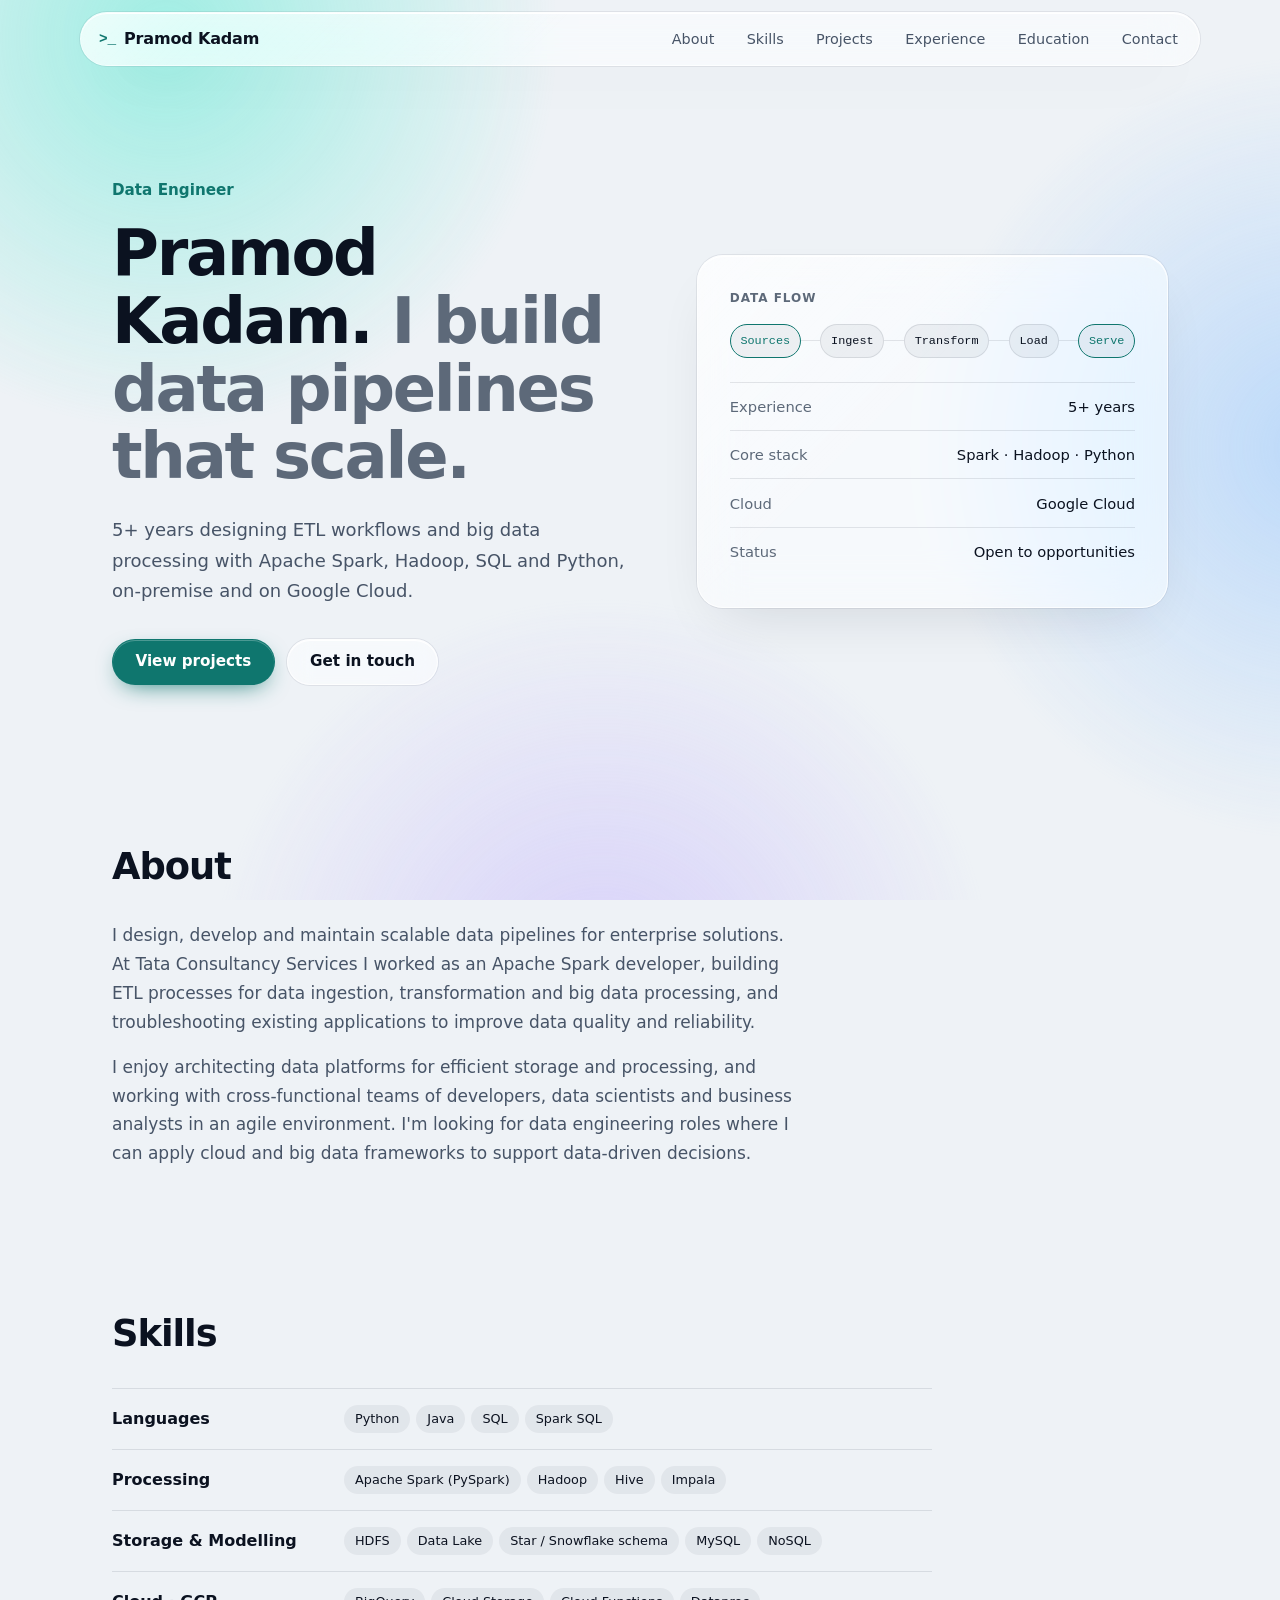
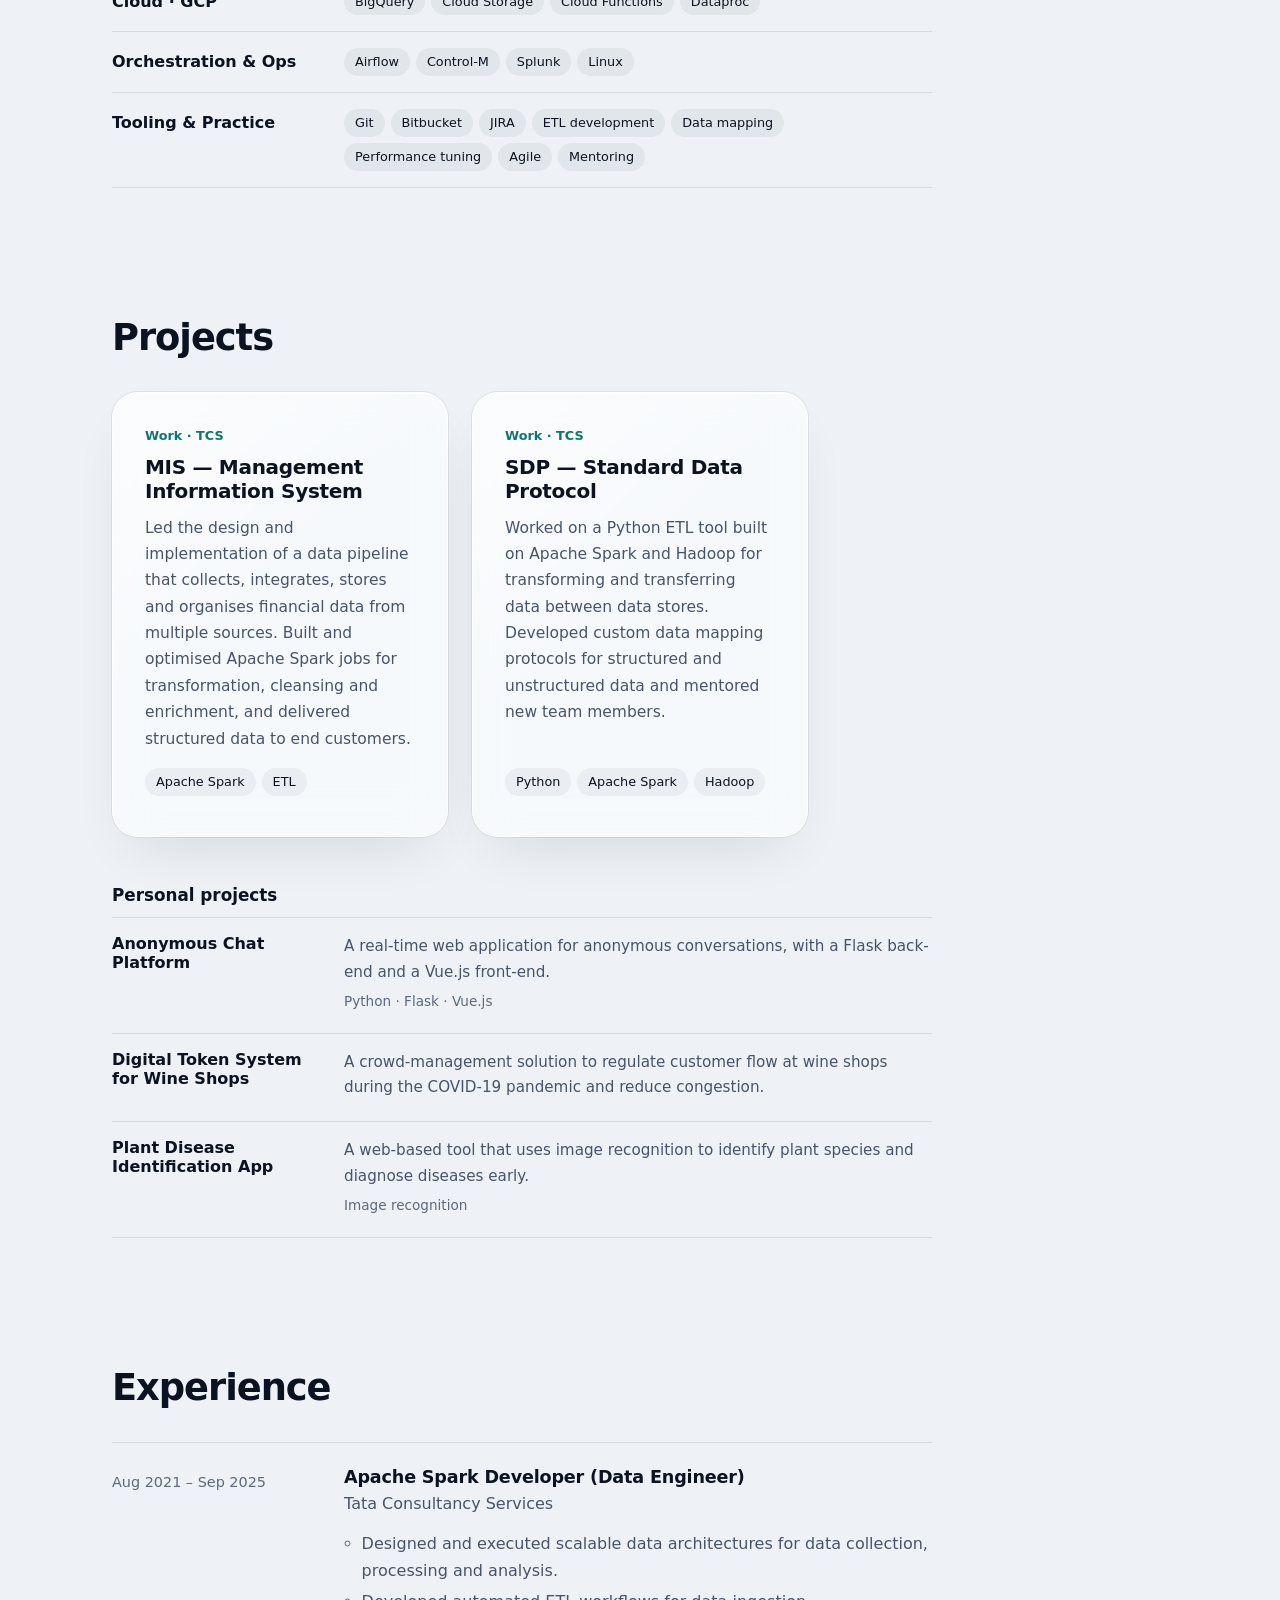
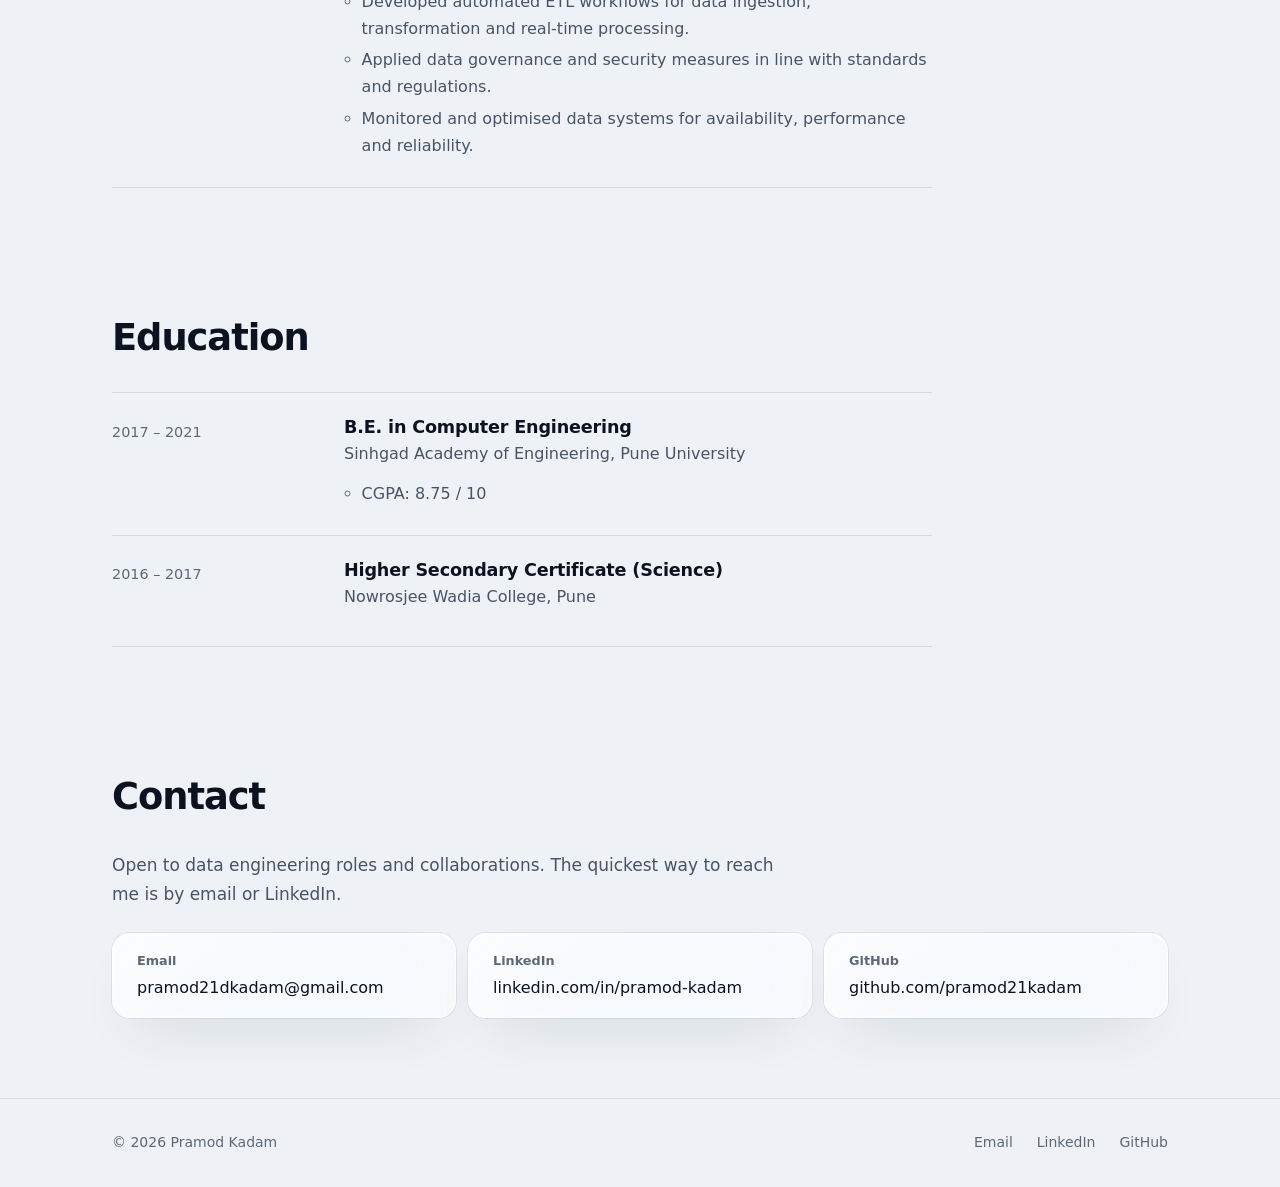
==== index.html @ eb7b4eb6 "Initial portfolio site Static data engineer portfolio for GitHub Pages: data-driven content (content" ====
<!doctype html>
<html lang="en" class="no-js">
<head>
  <meta charset="utf-8">
  <script>document.documentElement.classList.remove("no-js");</script>
  <meta name="viewport" content="width=device-width, initial-scale=1">
  <!--
    Page metadata for search engines and link previews.
    Page CONTENT lives in content.js — only edit here if your name, URL or summary changes.
  -->
  <title>Pramod Kadam · Data Engineer</title>
  <meta name="description" content="Pramod Kadam is a data engineer building scalable ETL pipelines and big data solutions with Apache Spark, Hadoop, SQL, Python and Google Cloud.">
  <meta name="author" content="Pramod Kadam">
  <meta name="theme-color" content="#eef2f6" media="(prefers-color-scheme: light)">
  <meta name="theme-color" content="#06090e" media="(prefers-color-scheme: dark)">
  <meta name="color-scheme" content="light dark">
  <link rel="canonical" href="https://pramod21kadam.github.io/">

  <!-- Open Graph / social preview -->
  <meta property="og:type" content="website">
  <meta property="og:title" content="Pramod Kadam · Data Engineer">
  <meta property="og:description" content="Data engineer specialising in Apache Spark, Hadoop and ETL pipelines — projects, experience and contact.">
  <meta property="og:url" content="https://pramod21kadam.github.io/">
  <meta name="twitter:card" content="summary">
  <meta name="twitter:title" content="Pramod Kadam · Data Engineer">
  <meta name="twitter:description" content="Data engineer specialising in Apache Spark, Hadoop and ETL pipelines — projects, experience and contact.">

  <link rel="icon" href="favicon.svg" type="image/svg+xml">
  <link rel="stylesheet" href="style.css">

  <script type="application/ld+json">
  {
    "@context": "https://schema.org",
    "@type": "Person",
    "name": "Pramod Kadam",
    "jobTitle": "Data Engineer",
    "url": "https://pramod21kadam.github.io/",
    "alumniOf": "Sinhgad Academy of Engineering, Pune University",
    "sameAs": [
      "https://www.linkedin.com/in/pramod-kadam/",
      "https://github.com/pramod21kadam"
    ]
  }
  </script>
  <!-- Order matters: content first, then the renderer. -->
  <script src="content.js" defer></script>
  <script src="script.js" defer></script>
</head>
<body>
  <a class="skip-link" href="#main">Skip to content</a>

  <!-- Decorative colour fields behind the glass -->
  <div class="backdrop" aria-hidden="true"><span></span><span></span><span></span></div>

  <header class="site-header">
    <nav class="nav glass" aria-label="Primary">
      <a class="brand" href="#top" aria-label="Pramod Kadam, back to top">
        <span class="brand-mark" aria-hidden="true">&gt;_</span>
        <span class="brand-name" data-profile-name>Pramod Kadam</span>
      </a>
      <button class="nav-toggle" type="button" aria-expanded="false" aria-controls="nav-menu">
        <span class="nav-toggle-bar" aria-hidden="true"></span>
        <span class="visually-hidden">Menu</span>
      </button>
      <!-- Filled from content.js; the link below is the no-JavaScript fallback. -->
      <ul class="nav-menu" id="nav-menu">
        <li><a href="#contact">Contact</a></li>
      </ul>
    </nav>
  </header>

  <!--
    Everything inside <main> is replaced by script.js using content.js.
    The markup below is a minimal fallback for crawlers and visitors without JavaScript.
  -->
  <main id="main" tabindex="-1">
    <section class="hero container" id="top" aria-labelledby="hero-title">
      <p class="eyebrow">Data Engineer</p>
      <div class="hero-text">
        <h1 id="hero-title" class="hero-title">
          Pramod Kadam. <span class="hero-sub">I build data pipelines that scale.</span>
        </h1>
        <p class="hero-lede">
          Data engineer designing ETL workflows and big data processing with Apache Spark,
          Hadoop, SQL and Python, on-premise and on Google Cloud.
        </p>
      </div>
    </section>
    <section class="section container" id="contact" aria-labelledby="contact-title">
      <h2 class="section-title" id="contact-title">Contact</h2>
      <ul class="contact-list" role="list">
        <li><a class="contact-link glass" href="mailto:pramod21dkadam@gmail.com"><span class="contact-label">Email</span><span class="contact-value">pramod21dkadam@gmail.com</span></a></li>
        <li><a class="contact-link glass" href="https://www.linkedin.com/in/pramod-kadam/"><span class="contact-label">LinkedIn</span><span class="contact-value">linkedin.com/in/pramod-kadam</span></a></li>
        <li><a class="contact-link glass" href="https://github.com/pramod21kadam"><span class="contact-label">GitHub</span><span class="contact-value">github.com/pramod21kadam</span></a></li>
      </ul>
    </section>
  </main>

  <footer class="site-footer">
    <div class="container footer-inner">
      <p>&copy; <span id="year">2026</span> <span data-profile-name>Pramod Kadam</span></p>
      <ul class="footer-links" id="footer-links">
        <li><a href="https://www.linkedin.com/in/pramod-kadam/">LinkedIn</a></li>
        <li><a href="https://github.com/pramod21kadam">GitHub</a></li>
      </ul>
    </div>
  </footer>
</body>
</html>
---- style.css ----
/* ==========================================================================
   Design tokens — light (default) and dark (follows the visitor's system)
   ========================================================================== */
:root {
  color-scheme: light dark;

  --bg: #eef2f6;
  --text: #0b1220;
  --muted: #475467;
  --subtle: #5d6979;
  --accent: #0f766e;
  --btn-bg: #0f766e;
  --btn-text: #ffffff;
  --flow: #d97706;

  /* Glass */
  --glass-bg: rgba(255, 255, 255, 0.55);
  --glass-bg-strong: rgba(255, 255, 255, 0.78);
  --glass-border: rgba(255, 255, 255, 0.75);
  --glass-edge: rgba(15, 23, 42, 0.07);
  --glass-highlight: rgba(255, 255, 255, 0.95);
  --glass-sheen: rgba(255, 255, 255, 0.55);
  --shadow: rgba(15, 23, 42, 0.14);
  --chip-bg: rgba(15, 23, 42, 0.05);
  --hairline: rgba(15, 23, 42, 0.1);
  --solid-surface: #ffffff;
  /* Dropdown sits inside the glass nav, where nested backdrop blur can't sample the page */
  --menu-bg: #ffffff;

  /* Backdrop colour fields */
  --blob-1: #5eead4;
  --blob-2: #93c5fd;
  --blob-3: #c4b5fd;
  --blob-opacity: 0.55;

  --font-sans: system-ui, -apple-system, BlinkMacSystemFont, "Segoe UI", Roboto, "Helvetica Neue", Arial, sans-serif;
  --font-mono: ui-monospace, SFMono-Regular, "SF Mono", Menlo, Consolas, "Liberation Mono", monospace;

  --radius-sm: 10px;
  --radius: 18px;
  --radius-lg: 26px;
  --blur: 24px;

  --space-1: 0.25rem;
  --space-2: 0.5rem;
  --space-3: 0.75rem;
  --space-4: 1rem;
  --space-5: 1.5rem;
  --space-6: 2rem;
  --space-7: 3rem;
  --space-8: 5rem;

  --header-h: 76px;
  --max-w: 1120px;
  --read-w: 820px;
  --ease: cubic-bezier(0.2, 0.7, 0.2, 1);
}

@media (prefers-color-scheme: dark) {
  :root {
    --bg: #06090e;
    --text: #eef2f6;
    --muted: #a7b1bd;
    --subtle: #8a96a5;
    --accent: #5eead4;
    --btn-bg: #2dd4bf;
    --btn-text: #042f2e;
    --flow: #fbbf24;

    --glass-bg: rgba(255, 255, 255, 0.06);
    --glass-bg-strong: rgba(16, 22, 30, 0.78);
    --glass-border: rgba(255, 255, 255, 0.12);
    --glass-edge: rgba(0, 0, 0, 0.35);
    --glass-highlight: rgba(255, 255, 255, 0.2);
    --glass-sheen: rgba(255, 255, 255, 0.08);
    --shadow: rgba(0, 0, 0, 0.55);
    --chip-bg: rgba(255, 255, 255, 0.07);
    --hairline: rgba(255, 255, 255, 0.09);
    --solid-surface: #111821;
    --menu-bg: #0e131a;

    --blob-1: #0d9488;
    --blob-2: #1d4ed8;
    --blob-3: #7c3aed;
    --blob-opacity: 0.38;
  }
}

/* ==========================================================================
   Base
   ========================================================================== */
*,
*::before,
*::after { box-sizing: border-box; }

html {
  scroll-behavior: smooth;
  scroll-padding-top: calc(var(--header-h) + var(--space-4));
  -webkit-text-size-adjust: 100%;
}

body {
  margin: 0;
  background-color: var(--bg);
  color: var(--text);
  font-family: var(--font-sans);
  font-size: 1rem;
  line-height: 1.7;
  -webkit-font-smoothing: antialiased;
  -moz-osx-font-smoothing: grayscale;
  text-rendering: optimizeLegibility;
  overflow-x: hidden;
}

h1, h2, h3, h4 { line-height: 1.2; margin: 0; font-weight: 600; }
p { margin: 0 0 var(--space-4); }
ul, ol, dl, dd { margin: 0; padding: 0; }
img, svg { max-width: 100%; display: block; }

a { color: var(--accent); text-decoration: none; }
a:hover { text-decoration: underline; text-underline-offset: 3px; }

:focus-visible {
  outline: 2px solid var(--accent);
  outline-offset: 3px;
  border-radius: 6px;
}
main:focus { outline: none; }

.container {
  width: 100%;
  max-width: var(--max-w);
  margin-inline: auto;
  padding-inline: var(--space-4);
}

.visually-hidden {
  position: absolute !important;
  width: 1px; height: 1px;
  padding: 0; margin: -1px;
  overflow: hidden; clip: rect(0 0 0 0);
  white-space: nowrap; border: 0;
}

.skip-link {
  position: absolute;
  left: var(--space-4);
  top: -100px;
  z-index: 100;
  padding: var(--space-2) var(--space-4);
  background: var(--btn-bg);
  color: var(--btn-text);
  font-weight: 600;
  border-radius: 999px;
}
.skip-link:focus { top: var(--space-3); text-decoration: none; }

.muted { color: var(--subtle); }

/* ==========================================================================
   Backdrop — soft colour fields that the glass refracts
   ========================================================================== */
.backdrop {
  position: fixed;
  inset: 0;
  z-index: -1;
  overflow: hidden;
  pointer-events: none;
}
.backdrop span {
  position: absolute;
  width: 70vmax;
  height: 70vmax;
  border-radius: 50%;
  opacity: var(--blob-opacity);
  will-change: transform;
  animation: drift 38s ease-in-out infinite alternate;
}
.backdrop span:nth-child(1) {
  top: -32vmax; left: -22vmax;
  background: radial-gradient(circle, var(--blob-1) 0%, transparent 62%);
}
.backdrop span:nth-child(2) {
  top: 0; right: -38vmax;
  background: radial-gradient(circle, var(--blob-2) 0%, transparent 62%);
  animation-duration: 46s;
  animation-direction: alternate-reverse;
}
.backdrop span:nth-child(3) {
  bottom: -42vmax; left: 12vw;
  background: radial-gradient(circle, var(--blob-3) 0%, transparent 62%);
  animation-duration: 54s;
}
@keyframes drift {
  0%   { transform: translate3d(0, 0, 0) scale(1); }
  50%  { transform: translate3d(6vmax, 4vmax, 0) scale(1.08); }
  100% { transform: translate3d(-4vmax, 7vmax, 0) scale(0.96); }
}

/* ==========================================================================
   Glass material
   ========================================================================== */
.glass {
  position: relative;
  isolation: isolate;
  background: var(--glass-bg);
  -webkit-backdrop-filter: blur(var(--blur)) saturate(170%);
  backdrop-filter: blur(var(--blur)) saturate(170%);
  border: 1px solid var(--glass-border);
  border-radius: var(--radius-lg);
  box-shadow:
    inset 0 1px 0 var(--glass-highlight),
    0 0 0 1px var(--glass-edge),
    0 24px 60px -24px var(--shadow);
}
/* Specular sheen across the top-left of the pane */
.glass::before {
  content: "";
  position: absolute;
  inset: 0;
  z-index: -1;
  border-radius: inherit;
  background: linear-gradient(135deg, var(--glass-sheen) 0%, transparent 42%);
  pointer-events: none;
}

/* Fallback when backdrop blur is unavailable, or the OS asks for less transparency */
@supports not ((-webkit-backdrop-filter: blur(1px)) or (backdrop-filter: blur(1px))) {
  .glass { background: var(--glass-bg-strong); }
}
@media (prefers-reduced-transparency: reduce) {
  .glass,
  .site-header .nav,
  .nav-menu {
    background: var(--solid-surface) !important;
    -webkit-backdrop-filter: none !important;
    backdrop-filter: none !important;
  }
  .backdrop { display: none; }
}

/* ==========================================================================
   Header / floating navigation (mobile first)
   ========================================================================== */
.site-header {
  position: sticky;
  top: 0;
  z-index: 50;
  padding: var(--space-3) var(--space-4) 0;
}

.nav {
  position: relative;
  display: flex;
  align-items: center;
  justify-content: space-between;
  max-width: var(--max-w);
  min-height: 54px;
  margin-inline: auto;
  padding: 6px 6px 6px 18px;
  border-radius: 999px;
  transition: background-color 0.3s var(--ease);
}
.site-header.is-scrolled .nav { background: var(--glass-bg-strong); }

.brand {
  display: inline-flex;
  align-items: center;
  gap: var(--space-2);
  color: var(--text);
  font-weight: 600;
  letter-spacing: -0.01em;
}
.brand:hover { text-decoration: none; }
.brand-mark { font-family: var(--font-mono); color: var(--accent); font-size: 0.9em; }

.nav-toggle {
  display: inline-flex;
  align-items: center;
  justify-content: center;
  width: 42px;
  height: 42px;
  padding: 0;
  background: var(--chip-bg);
  border: 0;
  border-radius: 50%;
  cursor: pointer;
}
.nav-toggle-bar,
.nav-toggle-bar::before,
.nav-toggle-bar::after {
  display: block;
  width: 16px;
  height: 1.5px;
  background: var(--text);
  border-radius: 2px;
  transition: transform 0.25s var(--ease), background-color 0.25s var(--ease);
}
.nav-toggle-bar { position: relative; }
.nav-toggle-bar::before,
.nav-toggle-bar::after { content: ""; position: absolute; left: 0; }
.nav-toggle-bar::before { top: -5px; }
.nav-toggle-bar::after { top: 5px; }
.nav-toggle[aria-expanded="true"] .nav-toggle-bar { background: transparent; }
.nav-toggle[aria-expanded="true"] .nav-toggle-bar::before { transform: translateY(5px) rotate(45deg); }
.nav-toggle[aria-expanded="true"] .nav-toggle-bar::after { transform: translateY(-5px) rotate(-45deg); }

.nav-menu {
  list-style: none;
  position: absolute;
  top: calc(100% + 10px);
  left: 0;
  right: 0;
  display: none;
  flex-direction: column;
  padding: var(--space-2);
  background: var(--menu-bg);
  border: 1px solid var(--glass-border);
  border-radius: var(--radius);
  box-shadow: 0 0 0 1px var(--glass-edge), 0 24px 60px -24px var(--shadow);
}
.nav-menu[data-open="true"] { display: flex; }

.nav-menu a {
  display: block;
  padding: var(--space-3) var(--space-4);
  border-radius: 12px;
  color: var(--muted);
  font-size: 0.95rem;
  font-weight: 500;
  transition: background-color 0.2s var(--ease), color 0.2s var(--ease);
}
.nav-menu a:hover { color: var(--text); text-decoration: none; background: var(--chip-bg); }
.nav-menu a[aria-current="true"] { color: var(--text); background: var(--chip-bg); }

/* No-JS fallback: show links inline */
.no-js .nav-toggle { display: none; }
.no-js .nav-menu {
  position: static; display: flex; flex-direction: row; padding: 0;
  background: none; border: 0; box-shadow: none;
  -webkit-backdrop-filter: none; backdrop-filter: none;
}

/* ==========================================================================
   Buttons, tags
   ========================================================================== */
.btn {
  display: inline-flex;
  align-items: center;
  justify-content: center;
  min-height: 46px;
  padding: 0 1.4rem;
  border-radius: 999px;
  font-weight: 600;
  font-size: 0.95rem;
  border: 1px solid transparent;
  transition: transform 0.2s var(--ease), background-color 0.2s var(--ease), border-color 0.2s var(--ease), filter 0.2s var(--ease);
}
.btn:hover { text-decoration: none; }
.btn:active { transform: scale(0.98); }
.btn-primary {
  background: var(--btn-bg);
  color: var(--btn-text);
  box-shadow: inset 0 1px 0 rgba(255, 255, 255, 0.25), 0 8px 24px -10px var(--btn-bg);
}
.btn-primary:hover { filter: brightness(1.08); }
.btn-ghost {
  background: var(--glass-bg);
  -webkit-backdrop-filter: blur(12px) saturate(160%);
  backdrop-filter: blur(12px) saturate(160%);
  color: var(--text);
  border-color: var(--glass-border);
  box-shadow: inset 0 1px 0 var(--glass-highlight), 0 0 0 1px var(--glass-edge);
}
.btn-ghost:hover { border-color: var(--accent); }

.tag-list {
  list-style: none;
  display: flex;
  flex-wrap: wrap;
  gap: 6px;
}
.tag-list li {
  padding: 3px 11px;
  font-size: 0.8rem;
  font-weight: 500;
  color: var(--text);
  background: var(--chip-bg);
  border-radius: 999px;
}

/* ==========================================================================
   Hero
   ========================================================================== */
.hero {
  display: grid;
  gap: var(--space-7);
  padding-block: 4rem var(--space-8);
}

.eyebrow {
  color: var(--accent);
  font-size: 0.95rem;
  font-weight: 600;
  margin-bottom: var(--space-4);
}

.hero-title {
  font-size: clamp(2.4rem, 6.2vw, 4rem);
  font-weight: 600;
  line-height: 1.06;
  letter-spacing: -0.035em;
  margin-bottom: var(--space-5);
}
.hero-sub { color: var(--subtle); }

.hero-lede {
  max-width: 34em;
  color: var(--muted);
  font-size: 1.125rem;
  margin-bottom: var(--space-6);
}

.hero-actions {
  display: flex;
  flex-wrap: wrap;
  gap: var(--space-3);
}

.hero-panel {
  padding: var(--space-5);
  align-self: center;
}
.panel-label {
  font-size: 0.75rem;
  font-weight: 600;
  letter-spacing: 0.08em;
  text-transform: uppercase;
  color: var(--subtle);
  margin-bottom: var(--space-4);
}

/* Pipeline: Sources → Ingest → Transform → Load → Serve */
.pipeline {
  display: flex;
  align-items: center;
  font-family: var(--font-mono);
  font-size: clamp(0.6rem, 2.4vw, 0.74rem);
}
.pipeline-node {
  flex: none;
  padding: 0.35rem 0.6rem;
  color: var(--text);
  background: var(--chip-bg);
  border: 1px solid var(--hairline);
  border-radius: 999px;
  white-space: nowrap;
}
.pipeline-node:first-child,
.pipeline-node:last-child { color: var(--accent); border-color: var(--accent); }

.pipeline-link {
  position: relative;
  flex: 1 1 auto;
  min-width: 8px;
  height: 1px;
  background: var(--hairline);
}
.pipeline-link::after {
  content: "";
  position: absolute;
  top: -2px;
  left: 0;
  width: 5px;
  height: 5px;
  border-radius: 50%;
  background: var(--flow);
  opacity: 0;
  animation: flow 3.6s ease-in-out infinite;
  animation-delay: calc(var(--i, 0) * 0.6s);
}
@keyframes flow {
  0%   { left: 0; opacity: 0; }
  20%  { opacity: 0.9; }
  80%  { opacity: 0.9; }
  100% { left: calc(100% - 5px); opacity: 0; }
}

.facts { margin-top: var(--space-5); }
.fact {
  display: flex;
  justify-content: space-between;
  gap: var(--space-4);
  padding-block: 0.7rem;
  border-top: 1px solid var(--hairline);
  font-size: 0.92rem;
}
.fact dt { color: var(--subtle); }
.fact dd { font-weight: 500; text-align: right; }

/* ==========================================================================
   Sections
   ========================================================================== */
.section { padding-block: var(--space-7) var(--space-8); }

.section-title {
  font-size: clamp(1.7rem, 3.6vw, 2.3rem);
  letter-spacing: -0.028em;
  margin-bottom: var(--space-6);
}

.prose {
  max-width: 40em;
  color: var(--muted);
  font-size: 1.0625rem;
}

/* Skills — grouped list */
.skill-list { max-width: var(--read-w); }
.skill-row {
  display: grid;
  gap: var(--space-2) var(--space-6);
  padding-block: var(--space-4);
  border-top: 1px solid var(--hairline);
}
.skill-row:last-child { border-bottom: 1px solid var(--hairline); }
.skill-row dt { font-weight: 600; }

/* Projects — featured glass cards */
.card-grid {
  list-style: none;
  display: grid;
  gap: var(--space-5);
  grid-template-columns: repeat(auto-fill, minmax(min(100%, 320px), 1fr));
}
.card {
  display: flex;
  flex-direction: column;
  height: 100%;
  padding: var(--space-6);
  transition: border-color 0.25s var(--ease), box-shadow 0.25s var(--ease);
}
.card:hover,
.card:focus-within { border-color: var(--accent); }

.card-label {
  font-size: 0.8rem;
  font-weight: 600;
  color: var(--accent);
  margin-bottom: var(--space-2);
}
.card-title {
  font-size: 1.25rem;
  letter-spacing: -0.015em;
  margin-bottom: var(--space-3);
}
.card-summary { color: var(--muted); font-size: 0.97rem; flex-grow: 1; }
.card .tag-list { margin-bottom: var(--space-2); }
.card-links {
  display: flex;
  flex-wrap: wrap;
  gap: var(--space-4);
  margin-top: var(--space-3);
  font-size: 0.9rem;
  font-weight: 500;
}

/* Projects — compact list */
.subhead {
  font-size: 1.05rem;
  margin: var(--space-7) 0 var(--space-3);
}
.compact-list { list-style: none; max-width: var(--read-w); }
.compact-item {
  display: grid;
  gap: var(--space-1) var(--space-6);
  padding-block: var(--space-4);
  border-top: 1px solid var(--hairline);
}
.compact-item:last-child { border-bottom: 1px solid var(--hairline); }
.compact-title { font-size: 1rem; }
.compact-body { color: var(--muted); font-size: 0.95rem; }
.compact-body p { margin-bottom: var(--space-1); }
.compact-tags { color: var(--subtle); font-size: 0.85rem; }

/* Experience / education */
.timeline { list-style: none; max-width: var(--read-w); }
.timeline-item {
  display: grid;
  gap: var(--space-1) var(--space-6);
  padding-block: var(--space-5);
  border-top: 1px solid var(--hairline);
}
.timeline-item:last-child { border-bottom: 1px solid var(--hairline); }
.timeline-period {
  margin: 0;
  color: var(--subtle);
  font-size: 0.9rem;
  font-variant-numeric: tabular-nums;
  padding-top: 0.15rem;
}
.timeline-role { font-size: 1.1rem; letter-spacing: -0.01em; }
.timeline-org { color: var(--muted); margin: 2px 0 var(--space-3); }
.timeline-points { padding-left: 1.1rem; color: var(--muted); }
.timeline-points li { margin-bottom: var(--space-1); }
.timeline-points li::marker { color: var(--subtle); }

/* Contact */
.contact-list {
  list-style: none;
  display: grid;
  gap: var(--space-3);
  margin-top: var(--space-5);
}
.contact-link {
  display: flex;
  flex-direction: column;
  gap: 2px;
  padding: var(--space-4) var(--space-5);
  border-radius: var(--radius);
  color: var(--text);
  transition: border-color 0.2s var(--ease);
}
.contact-link:hover { text-decoration: none; border-color: var(--accent); }
.contact-label { font-size: 0.8rem; font-weight: 600; color: var(--subtle); }
.contact-value { font-weight: 500; overflow-wrap: anywhere; }

/* Footer */
.site-footer {
  padding-block: var(--space-6);
  border-top: 1px solid var(--hairline);
  font-size: 0.875rem;
  color: var(--subtle);
}
.footer-inner {
  display: flex;
  flex-wrap: wrap;
  align-items: center;
  justify-content: space-between;
  gap: var(--space-3);
}
.footer-inner p { margin: 0; }
.footer-links { list-style: none; display: flex; flex-wrap: wrap; gap: var(--space-5); }
.footer-links a { color: var(--subtle); font-weight: 500; }
.footer-links a:hover { color: var(--text); }

/* 404 */
.notfound { padding-block: 8rem; min-height: 70vh; }

/* ==========================================================================
   Reveal animation (enabled by JS only)
   ========================================================================== */
.js-reveal .reveal {
  opacity: 0;
  transform: translateY(12px);
  transition: opacity 0.7s var(--ease), transform 0.7s var(--ease);
}
.js-reveal .reveal.is-visible { opacity: 1; transform: none; }

/* ==========================================================================
   Breakpoints
   ========================================================================== */
@media (max-width: 639px) {
  :root { --blur: 16px; }
  .hero-panel { padding: var(--space-4); }
  .card { padding: var(--space-5); }
}

@media (min-width: 640px) {
  .container { padding-inline: var(--space-6); }
  .site-header { padding-inline: var(--space-6); }
  .skill-row,
  .compact-item,
  .timeline-item { grid-template-columns: 200px 1fr; }
  .contact-list { grid-template-columns: repeat(auto-fit, minmax(220px, 1fr)); }
}

@media (min-width: 860px) {
  .nav-toggle { display: none; }
  .nav-menu {
    position: static;
    display: flex;
    flex-direction: row;
    gap: 2px;
    padding: 0;
    background: none;
    border: 0;
    box-shadow: none;
    -webkit-backdrop-filter: none;
    backdrop-filter: none;
  }
  .nav-menu a { padding: 0.45rem 0.95rem; border-radius: 999px; font-size: 0.9rem; }
}

@media (min-width: 960px) {
  .hero {
    grid-template-columns: minmax(0, 1.05fr) minmax(0, 0.95fr);
    align-items: center;
    gap: 4rem;
    padding-block: 7rem 7rem;
  }
  .hero-panel { padding: var(--space-6); }
}

/* ==========================================================================
   Reduced motion
   ========================================================================== */
@media (prefers-reduced-motion: reduce) {
  html { scroll-behavior: auto; }
  *,
  *::before,
  *::after {
    animation-duration: 0.01ms !important;
    animation-iteration-count: 1 !important;
    transition-duration: 0.01ms !important;
  }
  .backdrop span { animation: none; }
  .js-reveal .reveal { opacity: 1; transform: none; }
  .pipeline-link::after { animation: none; opacity: 0.9; left: calc(50% - 2px); }
}
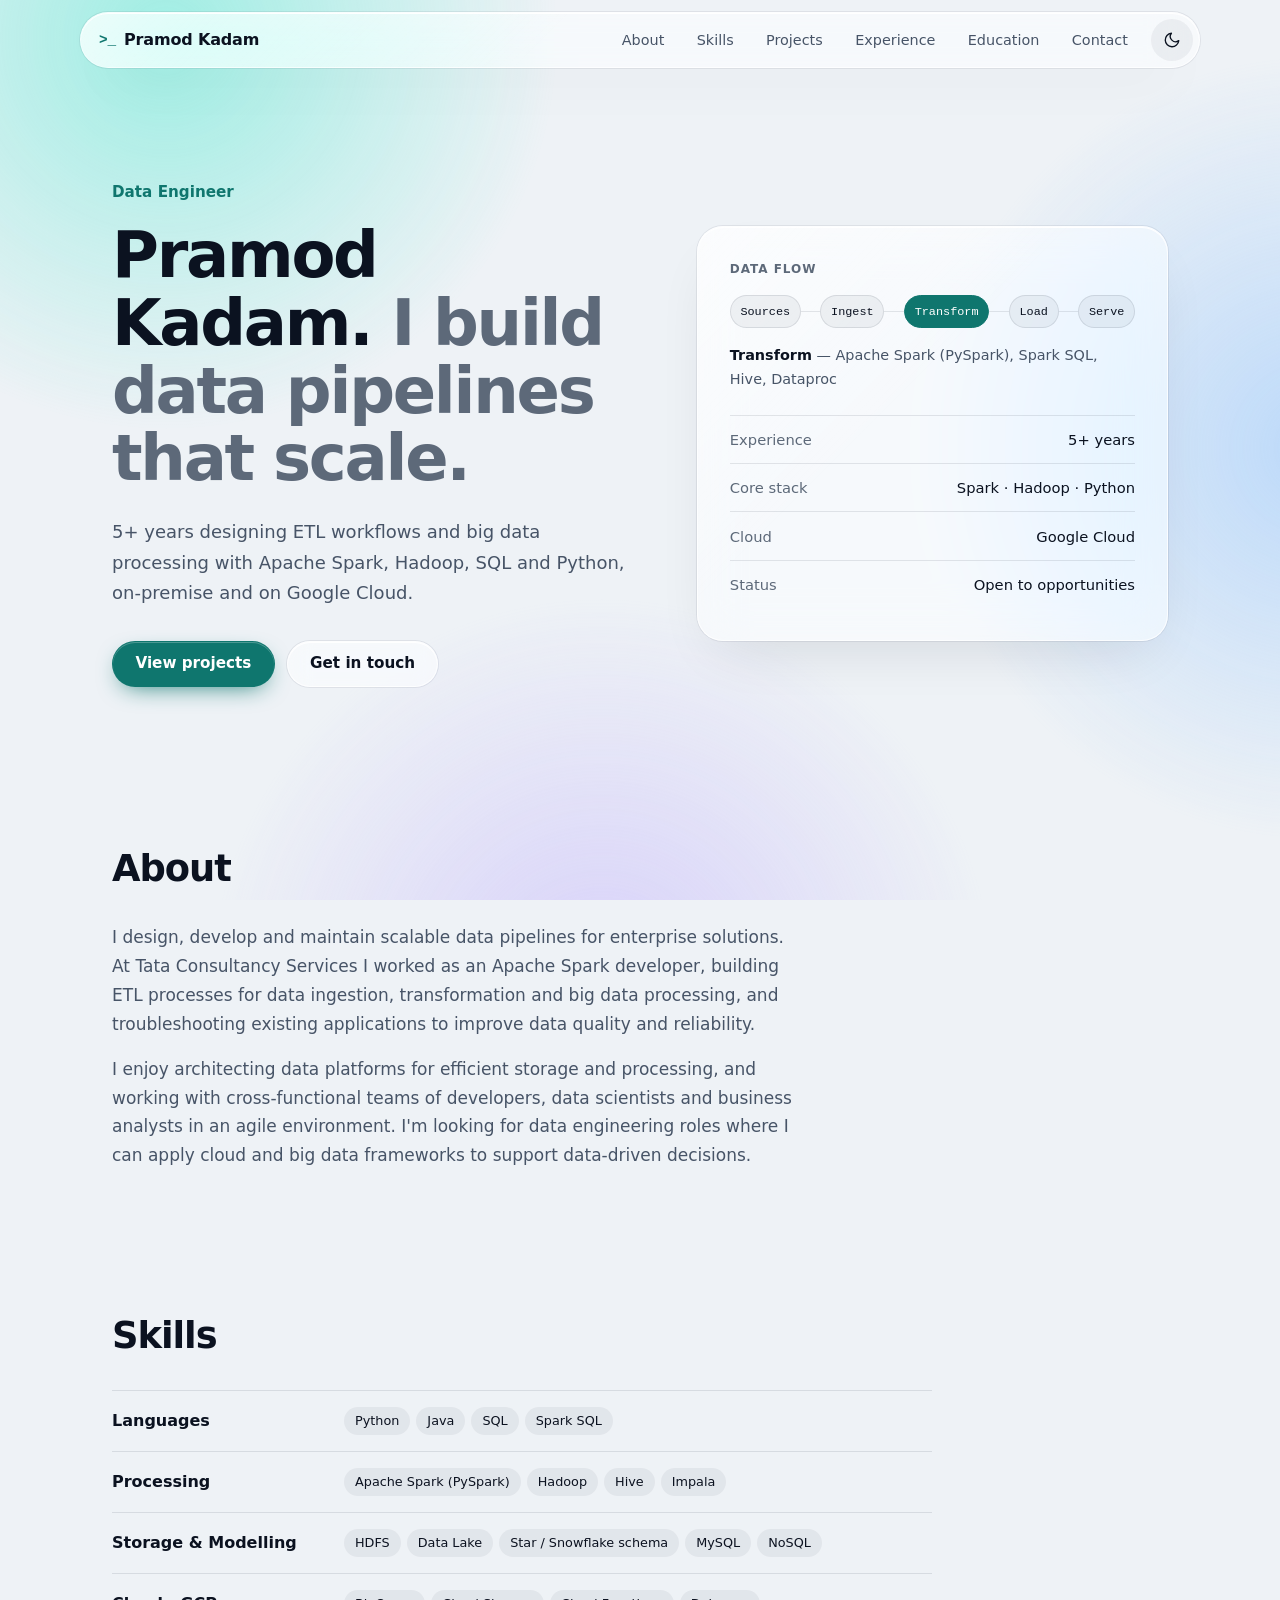
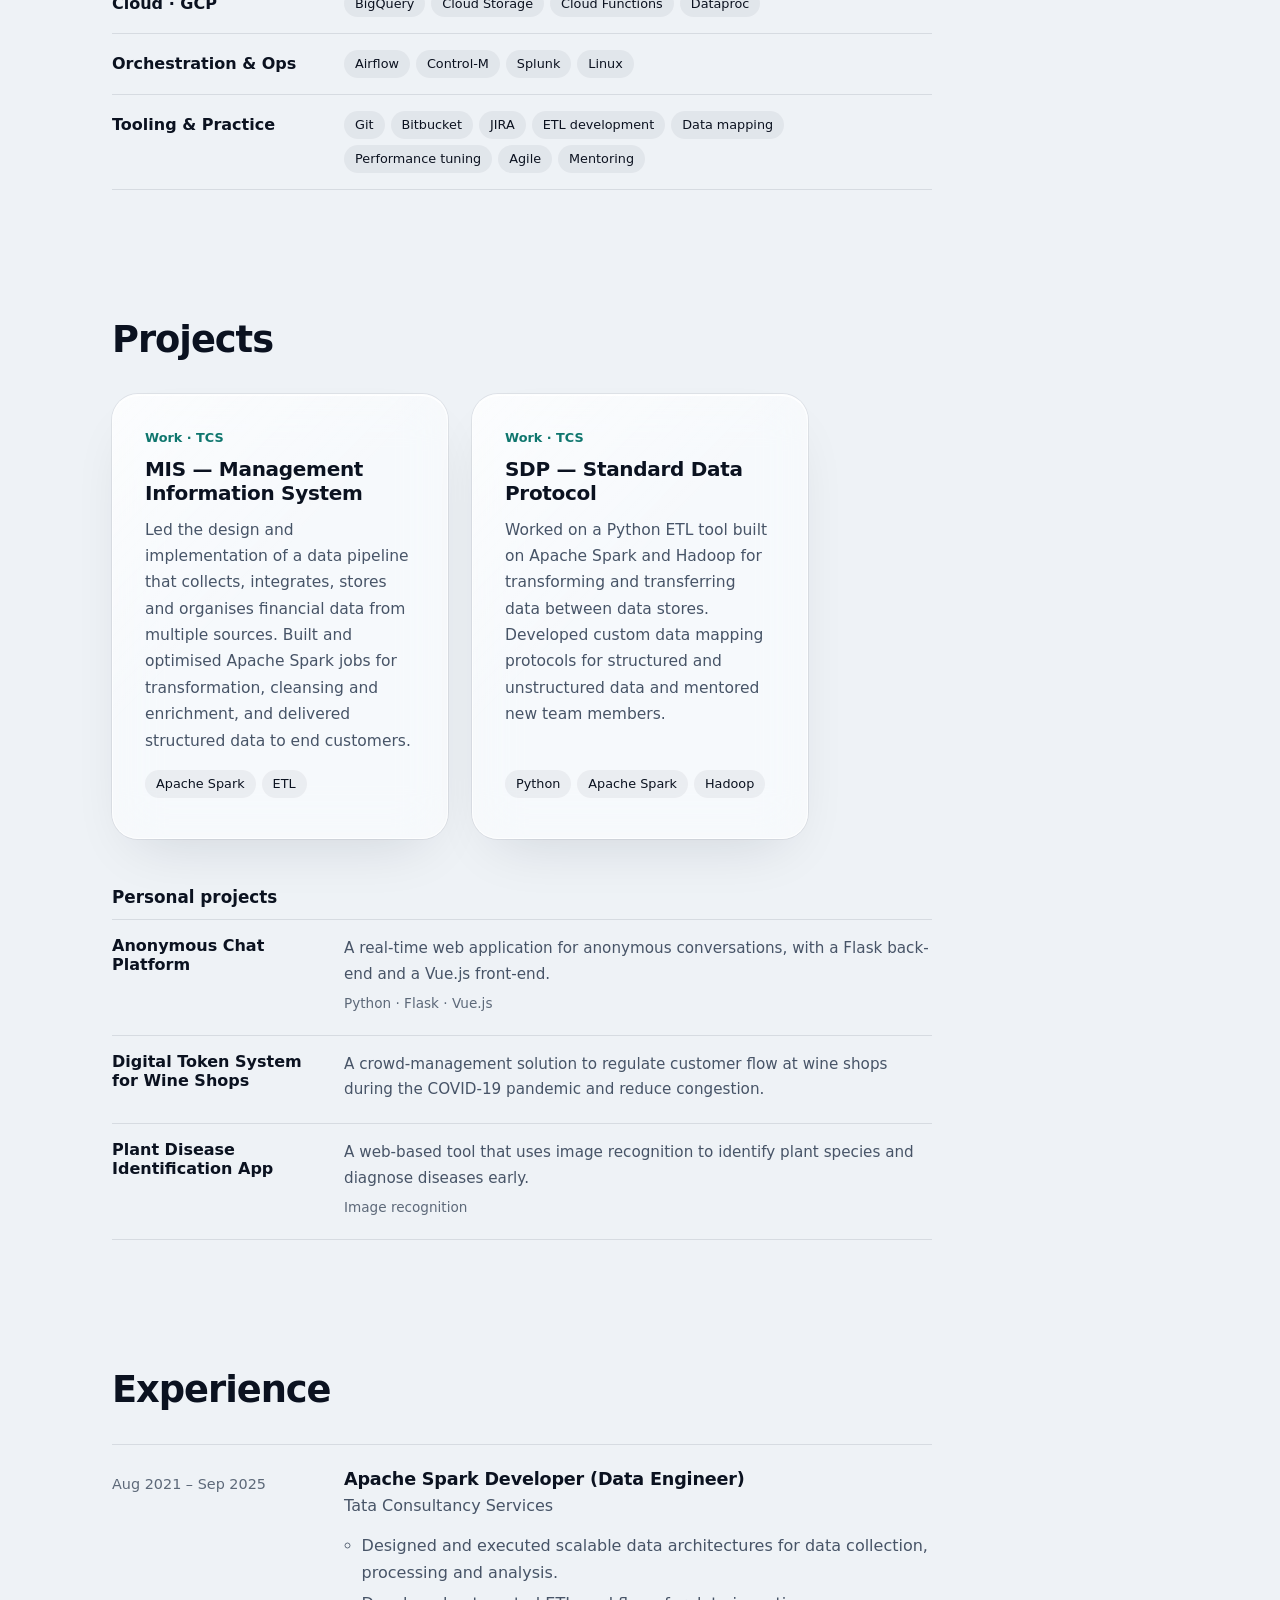
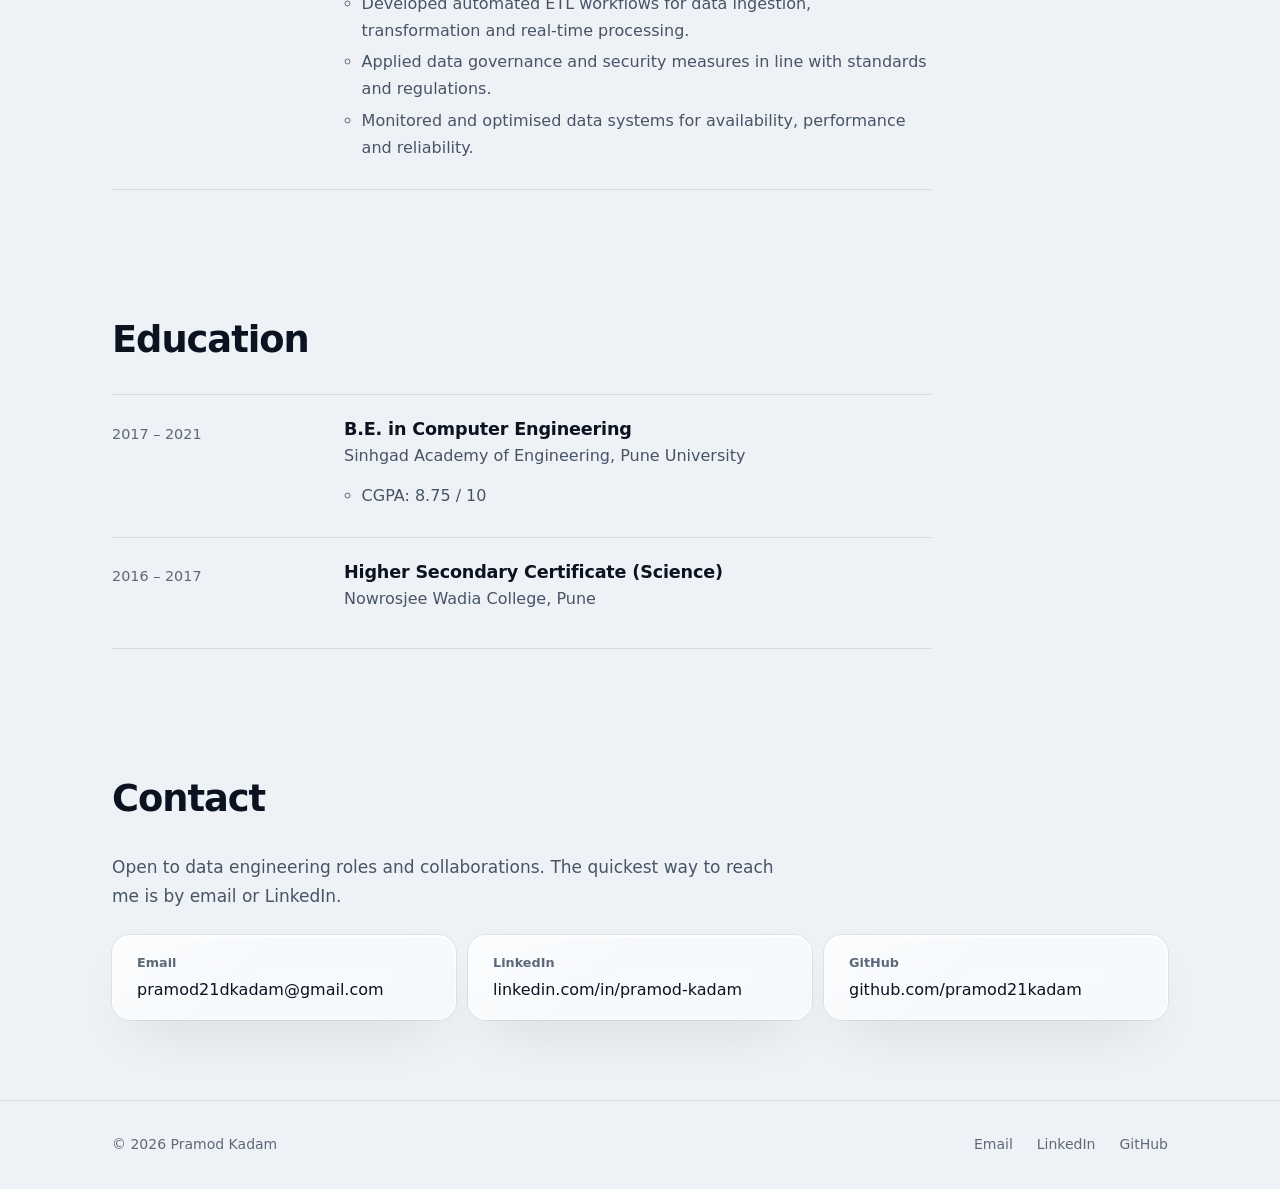
==== commit 5652a2d4: "Add interactive pipeline, theme toggle, print layout and share image - Hero pipeline stages are butt" ====
--- a/index.html
+++ b/index.html
@@ -2,7 +2,17 @@
 <html lang="en" class="no-js">
 <head>
   <meta charset="utf-8">
-  <script>document.documentElement.classList.remove("no-js");</script>
+  <script>
+    // Runs before paint: enable JS styles and apply a saved light/dark choice without a flash.
+    (function () {
+      var d = document.documentElement;
+      d.classList.remove("no-js");
+      try {
+        var t = localStorage.getItem("theme");
+        if (t === "light" || t === "dark") d.setAttribute("data-theme", t);
+      } catch (e) {}
+    })();
+  </script>
   <meta name="viewport" content="width=device-width, initial-scale=1">
   <!--
     Page metadata for search engines and link previews.
@@ -21,7 +31,12 @@
   <meta property="og:title" content="Pramod Kadam · Data Engineer">
   <meta property="og:description" content="Data engineer specialising in Apache Spark, Hadoop and ETL pipelines — projects, experience and contact.">
   <meta property="og:url" content="https://pramod21kadam.github.io/">
-  <meta name="twitter:card" content="summary">
+  <meta property="og:image" content="https://pramod21kadam.github.io/assets/og-image.png">
+  <meta property="og:image:width" content="1200">
+  <meta property="og:image:height" content="630">
+  <meta property="og:image:alt" content="Pramod Kadam, Data Engineer — I build data pipelines that scale.">
+  <meta name="twitter:card" content="summary_large_image">
+  <meta name="twitter:image" content="https://pramod21kadam.github.io/assets/og-image.png">
   <meta name="twitter:title" content="Pramod Kadam · Data Engineer">
   <meta name="twitter:description" content="Data engineer specialising in Apache Spark, Hadoop and ETL pipelines — projects, experience and contact.">
 
@@ -58,14 +73,20 @@
         <span class="brand-mark" aria-hidden="true">&gt;_</span>
         <span class="brand-name" data-profile-name>Pramod Kadam</span>
       </a>
-      <button class="nav-toggle" type="button" aria-expanded="false" aria-controls="nav-menu">
-        <span class="nav-toggle-bar" aria-hidden="true"></span>
-        <span class="visually-hidden">Menu</span>
-      </button>
       <!-- Filled from content.js; the link below is the no-JavaScript fallback. -->
       <ul class="nav-menu" id="nav-menu">
         <li><a href="#contact">Contact</a></li>
       </ul>
+      <div class="nav-actions">
+        <button class="theme-toggle" type="button" aria-label="Switch colour theme">
+          <svg class="icon-moon" viewBox="0 0 24 24" fill="none" stroke="currentColor" stroke-width="1.8" stroke-linecap="round" stroke-linejoin="round" aria-hidden="true"><path d="M21 12.8A9 9 0 1 1 11.2 3a7 7 0 0 0 9.8 9.8z"/></svg>
+          <svg class="icon-sun" viewBox="0 0 24 24" fill="none" stroke="currentColor" stroke-width="1.8" stroke-linecap="round" stroke-linejoin="round" aria-hidden="true"><circle cx="12" cy="12" r="4"/><path d="M12 2v2M12 20v2M4.9 4.9l1.4 1.4M17.7 17.7l1.4 1.4M2 12h2M20 12h2M4.9 19.1l1.4-1.4M17.7 6.3l1.4-1.4"/></svg>
+        </button>
+        <button class="nav-toggle" type="button" aria-expanded="false" aria-controls="nav-menu">
+          <span class="nav-toggle-bar" aria-hidden="true"></span>
+          <span class="visually-hidden">Menu</span>
+        </button>
+      </div>
     </nav>
   </header>
 
--- a/style.css
+++ b/style.css
@@ -26,6 +26,8 @@
   --solid-surface: #ffffff;
   /* Dropdown sits inside the glass nav, where nested backdrop blur can't sample the page */
   --menu-bg: #ffffff;
+  --spot-color: rgba(255, 255, 255, 0.5);
+  --rim-color: rgba(15, 118, 110, 0.9);
 
   /* Backdrop colour fields */
   --blob-1: #5eead4;
@@ -56,8 +58,10 @@
   --ease: cubic-bezier(0.2, 0.7, 0.2, 1);
 }
 
+/* Dark tokens apply when the system is dark (unless the visitor picked light),
+   or when the visitor picked dark with the theme toggle. Keep both blocks in sync. */
 @media (prefers-color-scheme: dark) {
-  :root {
+  :root:not([data-theme="light"]) {
     --bg: #06090e;
     --text: #eef2f6;
     --muted: #a7b1bd;
@@ -78,6 +82,8 @@
     --hairline: rgba(255, 255, 255, 0.09);
     --solid-surface: #111821;
     --menu-bg: #0e131a;
+    --spot-color: rgba(255, 255, 255, 0.07);
+    --rim-color: rgba(255, 255, 255, 0.8);
 
     --blob-1: #0d9488;
     --blob-2: #1d4ed8;
@@ -85,6 +91,37 @@
     --blob-opacity: 0.38;
   }
 }
+:root[data-theme="dark"] {
+  --bg: #06090e;
+  --text: #eef2f6;
+  --muted: #a7b1bd;
+  --subtle: #8a96a5;
+  --accent: #5eead4;
+  --btn-bg: #2dd4bf;
+  --btn-text: #042f2e;
+  --flow: #fbbf24;
+
+  --glass-bg: rgba(255, 255, 255, 0.06);
+  --glass-bg-strong: rgba(16, 22, 30, 0.78);
+  --glass-border: rgba(255, 255, 255, 0.12);
+  --glass-edge: rgba(0, 0, 0, 0.35);
+  --glass-highlight: rgba(255, 255, 255, 0.2);
+  --glass-sheen: rgba(255, 255, 255, 0.08);
+  --shadow: rgba(0, 0, 0, 0.55);
+  --chip-bg: rgba(255, 255, 255, 0.07);
+  --hairline: rgba(255, 255, 255, 0.09);
+  --solid-surface: #111821;
+  --menu-bg: #0e131a;
+  --spot-color: rgba(255, 255, 255, 0.07);
+  --rim-color: rgba(255, 255, 255, 0.8);
+
+  --blob-1: #0d9488;
+  --blob-2: #1d4ed8;
+  --blob-3: #7c3aed;
+  --blob-opacity: 0.38;
+}
+:root[data-theme="light"] { color-scheme: light; }
+:root[data-theme="dark"] { color-scheme: dark; }
 
 /* ==========================================================================
    Base
@@ -224,6 +261,30 @@
   pointer-events: none;
 }
 
+/* Pointer-following light (class added by script.js on mouse devices only):
+   a soft glow on the surface plus a brighter rim where the pointer is. */
+.glass-lit::before {
+  background:
+    radial-gradient(420px circle at var(--mx, 50%) var(--my, 50%), var(--spot, transparent), transparent 45%),
+    linear-gradient(135deg, var(--glass-sheen) 0%, transparent 42%);
+}
+.glass-lit.is-lit { --spot: var(--spot-color); }
+.glass-lit::after {
+  content: "";
+  position: absolute;
+  inset: -1.5px;
+  border-radius: inherit;
+  padding: 1.5px;
+  background: radial-gradient(220px circle at var(--mx, 50%) var(--my, 50%), var(--rim-color), transparent 70%);
+  -webkit-mask: linear-gradient(#000 0 0) content-box, linear-gradient(#000 0 0);
+  -webkit-mask-composite: xor;
+  mask: linear-gradient(#000 0 0) content-box exclude, linear-gradient(#000 0 0);
+  opacity: 0;
+  transition: opacity 0.3s var(--ease);
+  pointer-events: none;
+}
+.glass-lit.is-lit::after { opacity: 1; }
+
 /* Fallback when backdrop blur is unavailable, or the OS asks for less transparency */
 @supports not ((-webkit-backdrop-filter: blur(1px)) or (backdrop-filter: blur(1px))) {
   .glass { background: var(--glass-bg-strong); }
@@ -273,6 +334,34 @@
 }
 .brand:hover { text-decoration: none; }
 .brand-mark { font-family: var(--font-mono); color: var(--accent); font-size: 0.9em; }
+
+.nav-actions {
+  display: flex;
+  align-items: center;
+  gap: 6px;
+}
+
+.theme-toggle {
+  display: inline-flex;
+  align-items: center;
+  justify-content: center;
+  width: 42px;
+  height: 42px;
+  padding: 0;
+  color: var(--text);
+  background: var(--chip-bg);
+  border: 0;
+  border-radius: 50%;
+  cursor: pointer;
+  transition: background-color 0.2s var(--ease);
+}
+.theme-toggle:hover { background: var(--hairline); }
+.theme-toggle svg { width: 18px; height: 18px; }
+/* Show the icon of the theme you would switch TO */
+.theme-toggle .icon-sun { display: none; }
+:root[data-theme-active="dark"] .theme-toggle .icon-sun { display: block; }
+:root[data-theme-active="dark"] .theme-toggle .icon-moon { display: none; }
+.no-js .theme-toggle { display: none; }
 
 .nav-toggle {
   display: inline-flex;
@@ -450,14 +539,30 @@
 .pipeline-node {
   flex: none;
   padding: 0.35rem 0.6rem;
+  font: inherit;
   color: var(--text);
   background: var(--chip-bg);
   border: 1px solid var(--hairline);
   border-radius: 999px;
   white-space: nowrap;
-}
-.pipeline-node:first-child,
-.pipeline-node:last-child { color: var(--accent); border-color: var(--accent); }
+  cursor: pointer;
+  transition: background-color 0.2s var(--ease), border-color 0.2s var(--ease), color 0.2s var(--ease);
+}
+.pipeline-node:hover { border-color: var(--accent); }
+.pipeline-node[aria-pressed="true"] {
+  color: var(--btn-text);
+  background: var(--btn-bg);
+  border-color: var(--btn-bg);
+}
+
+.pipeline-detail {
+  min-height: 3.2em;
+  margin: var(--space-4) 0 0;
+  font-size: 0.9rem;
+  line-height: 1.6;
+  color: var(--muted);
+}
+.pipeline-detail strong { color: var(--text); font-weight: 600; }
 
 .pipeline-link {
   position: relative;
@@ -689,6 +794,7 @@
     -webkit-backdrop-filter: none;
     backdrop-filter: none;
   }
+  .nav-menu { margin-left: auto; margin-right: var(--space-2); }
   .nav-menu a { padding: 0.45rem 0.95rem; border-radius: 999px; font-size: 0.9rem; }
 }
 
@@ -718,3 +824,112 @@
   .js-reveal .reveal { opacity: 1; transform: none; }
   .pipeline-link::after { animation: none; opacity: 0.9; left: calc(50% - 2px); }
 }
+
+/* ==========================================================================
+   Print / Save as PDF — a clean one-column résumé
+   ========================================================================== */
+@media print {
+  @page { margin: 14mm 16mm; }
+
+  /* Repeated :root raises specificity above the dark-theme selectors, so print is always black on white */
+  :root:root:root {
+    --bg: #ffffff;
+    --text: #000000;
+    --muted: #222222;
+    --subtle: #555555;
+    --accent: #0f5c56;
+    --hairline: #cccccc;
+    --chip-bg: transparent;
+  }
+
+  html { scroll-behavior: auto; }
+  body {
+    background: #ffffff;
+    color: #000000;
+    font-size: 10.5pt;
+    line-height: 1.45;
+  }
+
+  .backdrop,
+  .site-header,
+  .skip-link,
+  .hero-actions,
+  .hero-panel,
+  .site-footer,
+  .card-links { display: none !important; }
+
+  .container { max-width: none; padding: 0; }
+
+  /* Contact details right after the name, as on a résumé */
+  main { display: flex; flex-direction: column; }
+  #top { order: -2; }
+  #contact { order: -1; }
+
+  .glass {
+    background: none !important;
+    -webkit-backdrop-filter: none !important;
+    backdrop-filter: none !important;
+    box-shadow: none !important;
+    border: 0 !important;
+  }
+  .glass::before,
+  .glass::after { display: none !important; }
+
+  .js-reveal .reveal { opacity: 1 !important; transform: none !important; }
+  *, *::before, *::after { animation: none !important; transition: none !important; }
+
+  .hero { display: block; padding: 0 0 6pt; }
+  .eyebrow { margin-bottom: 2pt; font-size: 10pt; }
+  .hero-title { font-size: 22pt; letter-spacing: -0.01em; margin-bottom: 4pt; }
+  .hero-sub { display: block; font-size: 12pt; font-weight: 400; color: #444444; margin-top: 2pt; }
+  .hero-lede { font-size: 10.5pt; max-width: none; margin-bottom: 0; }
+
+  .section { padding: 8pt 0 0; }
+  .section-title {
+    font-size: 12.5pt;
+    margin-bottom: 4pt;
+    padding-bottom: 2pt;
+    border-bottom: 1px solid #000000;
+  }
+  .prose { font-size: 10.5pt; max-width: none; }
+  .prose p { margin-bottom: 4pt; }
+
+  /* Contact as one compact line */
+  #contact .prose { display: none; }
+  #contact .section-title { display: none; }
+  .contact-list { display: flex; flex-wrap: wrap; gap: 2pt 14pt; margin: 0; }
+  .contact-link { padding: 0; display: inline; color: #000000; }
+  .contact-label { color: #555555; font-size: 9.5pt; margin-right: 4pt; }
+  .contact-label::after { content: ":"; }
+  .contact-value { font-size: 10pt; }
+
+  .skill-list,
+  .compact-list,
+  .timeline { max-width: none; }
+  .skill-row,
+  .compact-item,
+  .timeline-item {
+    grid-template-columns: 40mm 1fr;
+    column-gap: 6mm;
+    padding-block: 3pt;
+    border: 0 !important;
+    break-inside: avoid;
+  }
+  .tag-list { gap: 0; }
+  .tag-list li { padding: 0; background: none; font-size: 10pt; font-weight: 400; }
+  .tag-list li:not(:last-child)::after { content: ","; margin-right: 4pt; }
+
+  .card-grid { display: block; }
+  .card { padding: 0 0 5pt; break-inside: avoid; }
+  .card-title { font-size: 11pt; margin-bottom: 1pt; }
+  .card-label { margin: 0; font-size: 9pt; }
+  .card-summary { font-size: 10.5pt; margin-bottom: 2pt; }
+  .subhead { font-size: 11pt; margin: 4pt 0 2pt; }
+
+  .timeline-period { font-size: 9.5pt; }
+  .timeline-role { font-size: 11pt; }
+  .timeline-org { margin: 0 0 2pt; }
+  .timeline-points li { margin-bottom: 1pt; }
+
+  a { color: inherit; text-decoration: none; }
+}
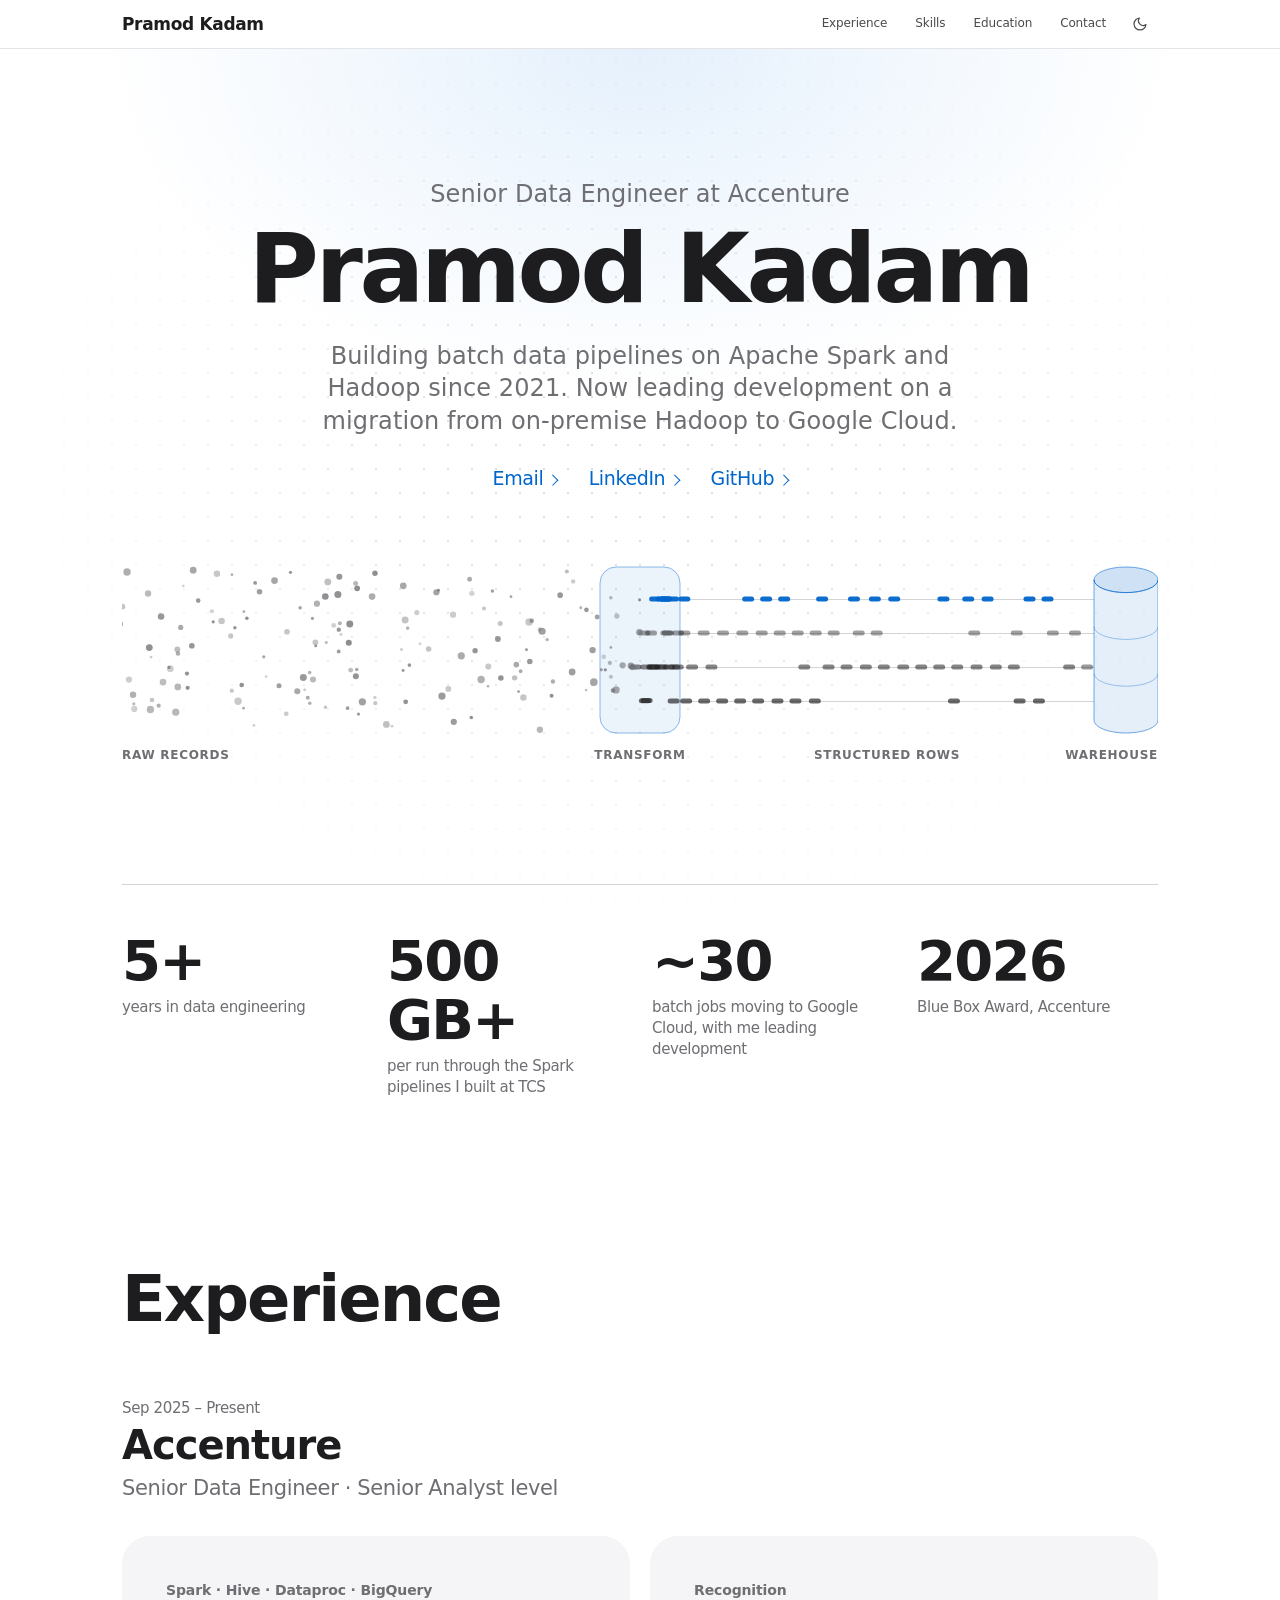
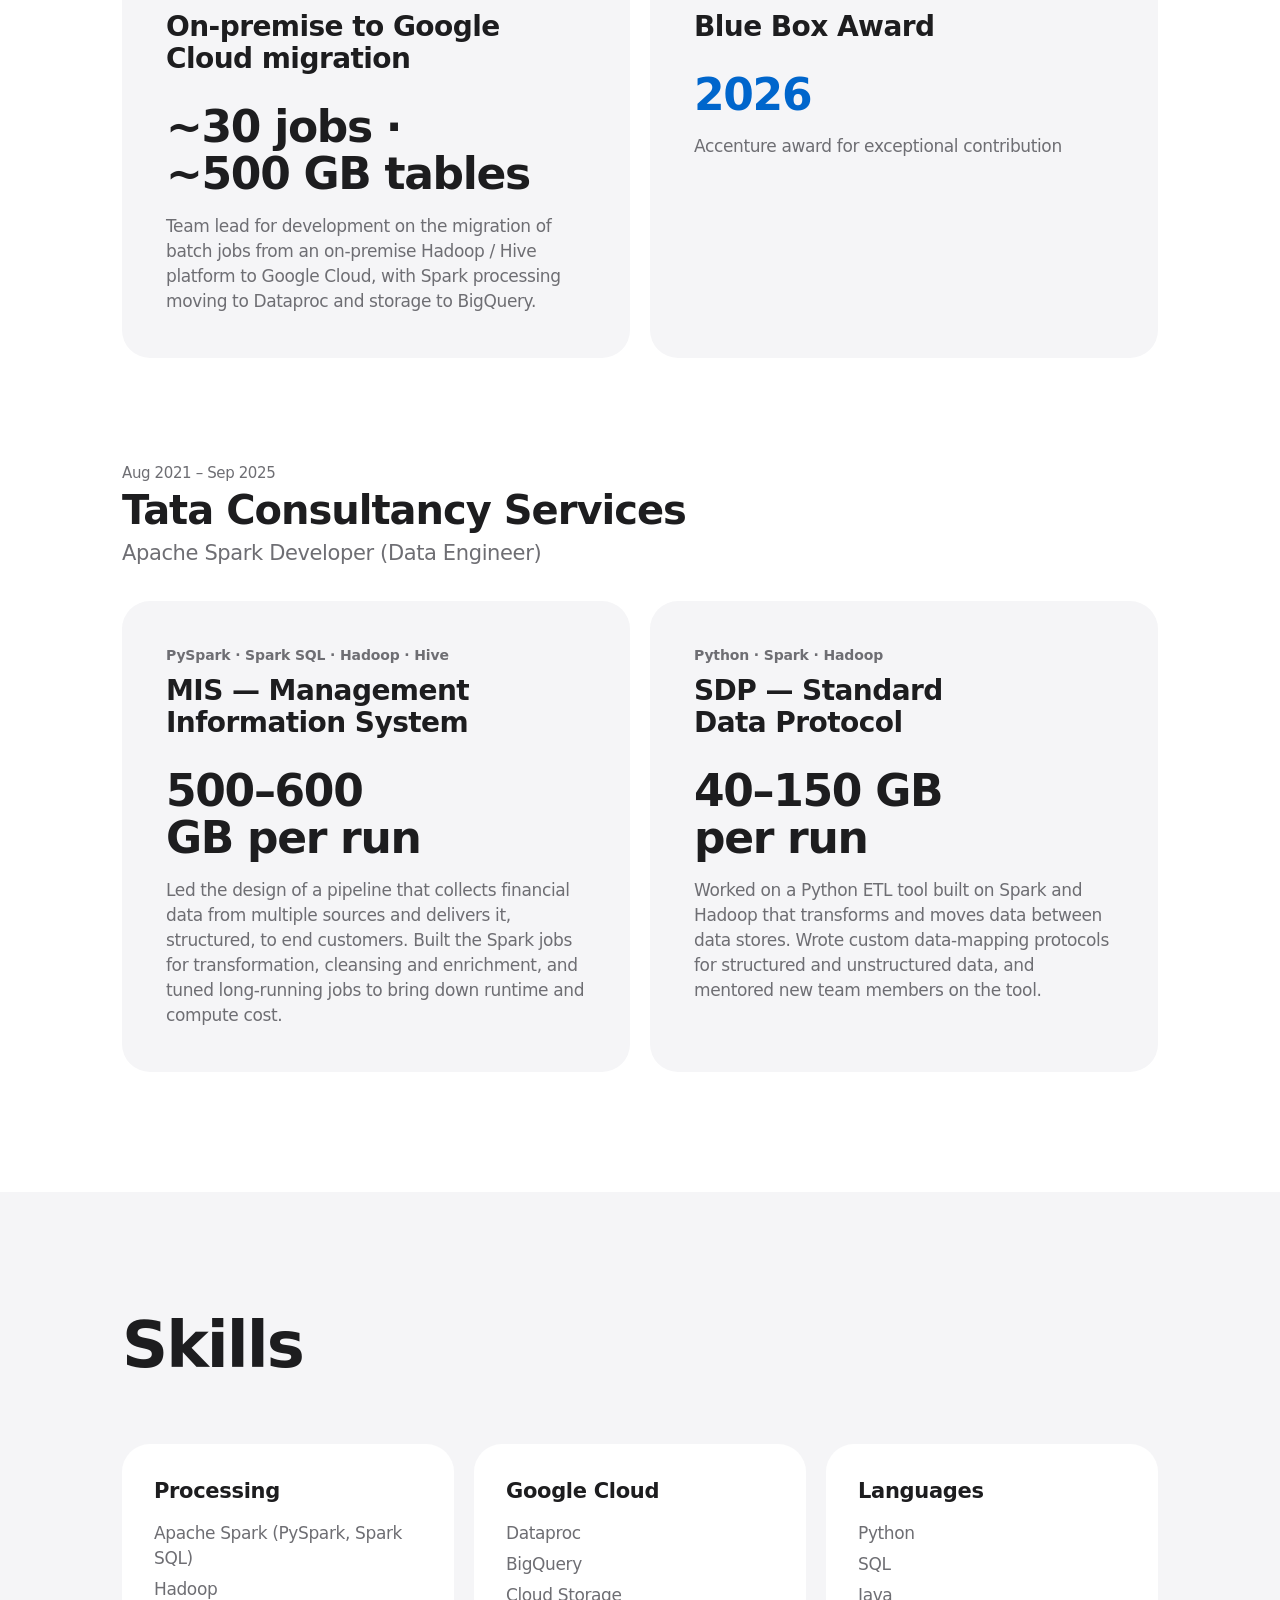
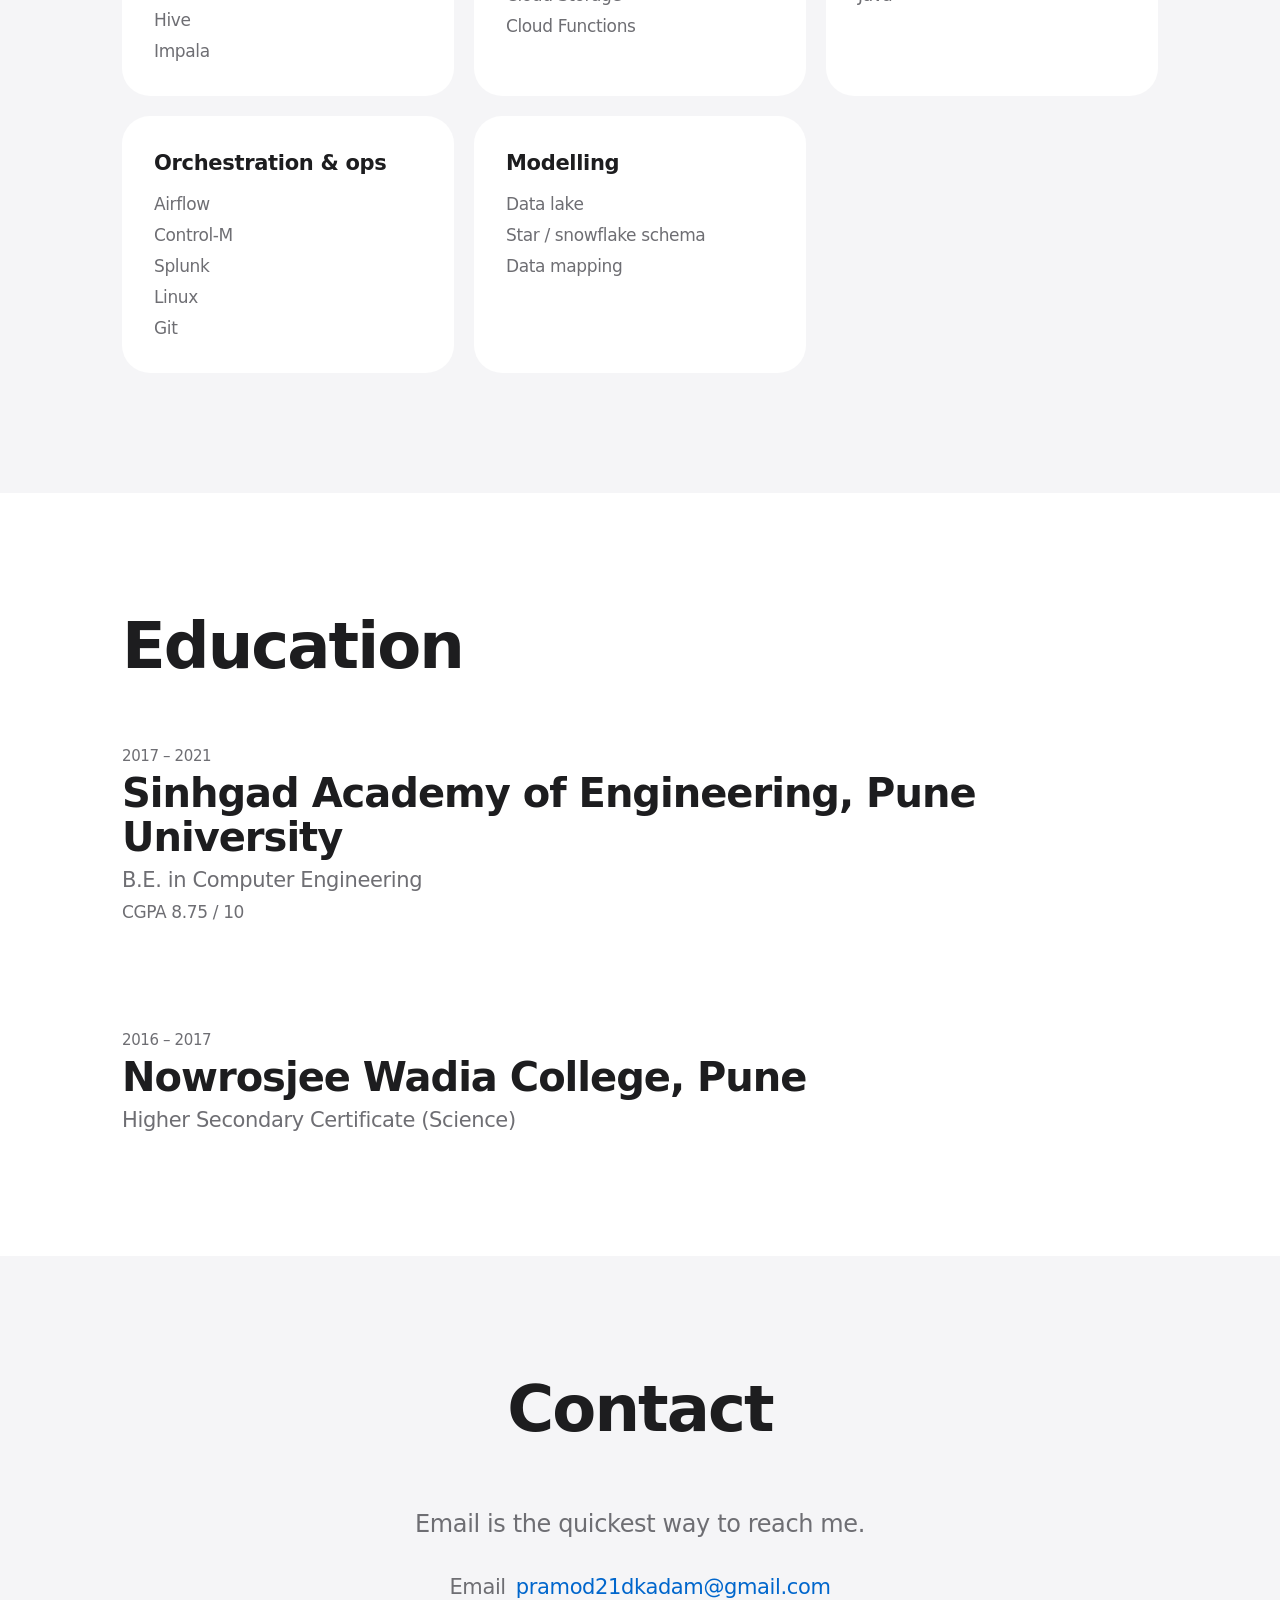
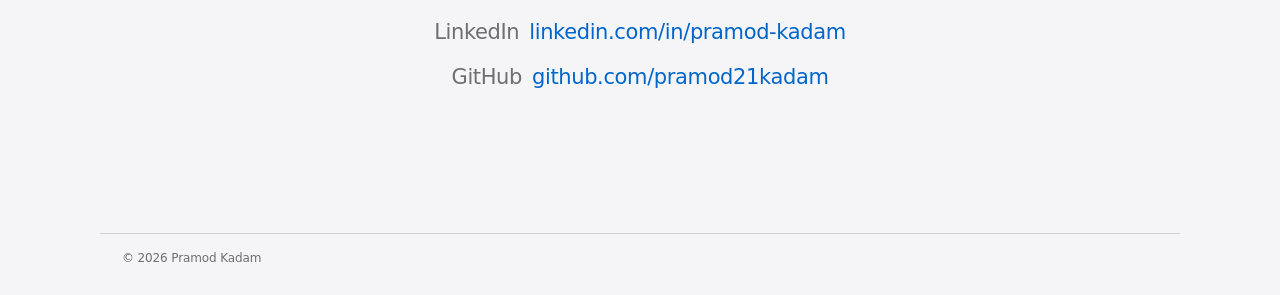
==== commit 8ae41f20: "Redesign portfolio: Accenture role, case studies, Apple-style layout - Bring content up to date: Sen" ====
--- a/index.html
+++ b/index.html
@@ -16,29 +16,29 @@
   <meta name="viewport" content="width=device-width, initial-scale=1">
   <!--
     Page metadata for search engines and link previews.
-    Page CONTENT lives in content.js — only edit here if your name, URL or summary changes.
+    Page CONTENT lives in content.js — only edit here if your name, URL, title or employer changes.
   -->
-  <title>Pramod Kadam · Data Engineer</title>
-  <meta name="description" content="Pramod Kadam is a data engineer building scalable ETL pipelines and big data solutions with Apache Spark, Hadoop, SQL, Python and Google Cloud.">
+  <title>Pramod Kadam · Senior Data Engineer</title>
+  <meta name="description" content="Pramod Kadam is a senior data engineer at Accenture, leading development on an on-premise Hadoop to Google Cloud migration. Previously built Apache Spark pipelines at Tata Consultancy Services.">
   <meta name="author" content="Pramod Kadam">
-  <meta name="theme-color" content="#eef2f6" media="(prefers-color-scheme: light)">
-  <meta name="theme-color" content="#06090e" media="(prefers-color-scheme: dark)">
+  <meta name="theme-color" content="#ffffff" media="(prefers-color-scheme: light)">
+  <meta name="theme-color" content="#000000" media="(prefers-color-scheme: dark)">
   <meta name="color-scheme" content="light dark">
   <link rel="canonical" href="https://pramod21kadam.github.io/">
 
   <!-- Open Graph / social preview -->
-  <meta property="og:type" content="website">
-  <meta property="og:title" content="Pramod Kadam · Data Engineer">
-  <meta property="og:description" content="Data engineer specialising in Apache Spark, Hadoop and ETL pipelines — projects, experience and contact.">
+  <meta property="og:type" content="profile">
+  <meta property="og:title" content="Pramod Kadam · Senior Data Engineer">
+  <meta property="og:description" content="Senior data engineer at Accenture. Apache Spark, Hadoop / Hive and Google Cloud (Dataproc, BigQuery).">
   <meta property="og:url" content="https://pramod21kadam.github.io/">
   <meta property="og:image" content="https://pramod21kadam.github.io/assets/og-image.png">
   <meta property="og:image:width" content="1200">
   <meta property="og:image:height" content="630">
-  <meta property="og:image:alt" content="Pramod Kadam, Data Engineer — I build data pipelines that scale.">
+  <meta property="og:image:alt" content="Pramod Kadam, Senior Data Engineer at Accenture.">
   <meta name="twitter:card" content="summary_large_image">
   <meta name="twitter:image" content="https://pramod21kadam.github.io/assets/og-image.png">
-  <meta name="twitter:title" content="Pramod Kadam · Data Engineer">
-  <meta name="twitter:description" content="Data engineer specialising in Apache Spark, Hadoop and ETL pipelines — projects, experience and contact.">
+  <meta name="twitter:title" content="Pramod Kadam · Senior Data Engineer">
+  <meta name="twitter:description" content="Senior data engineer at Accenture. Apache Spark, Hadoop / Hive and Google Cloud (Dataproc, BigQuery).">
 
   <link rel="icon" href="favicon.svg" type="image/svg+xml">
   <link rel="stylesheet" href="style.css">
@@ -48,7 +48,8 @@
     "@context": "https://schema.org",
     "@type": "Person",
     "name": "Pramod Kadam",
-    "jobTitle": "Data Engineer",
+    "jobTitle": "Senior Data Engineer",
+    "worksFor": { "@type": "Organization", "name": "Accenture" },
     "url": "https://pramod21kadam.github.io/",
     "alumniOf": "Sinhgad Academy of Engineering, Pune University",
     "sameAs": [
@@ -64,15 +65,9 @@
 <body>
   <a class="skip-link" href="#main">Skip to content</a>
 
-  <!-- Decorative colour fields behind the glass -->
-  <div class="backdrop" aria-hidden="true"><span></span><span></span><span></span></div>
-
   <header class="site-header">
-    <nav class="nav glass" aria-label="Primary">
-      <a class="brand" href="#top" aria-label="Pramod Kadam, back to top">
-        <span class="brand-mark" aria-hidden="true">&gt;_</span>
-        <span class="brand-name" data-profile-name>Pramod Kadam</span>
-      </a>
+    <nav class="nav container" aria-label="Primary">
+      <a class="brand" href="#top" aria-label="Pramod Kadam, back to top" data-profile-name>Pramod Kadam</a>
       <!-- Filled from content.js; the link below is the no-JavaScript fallback. -->
       <ul class="nav-menu" id="nav-menu">
         <li><a href="#contact">Contact</a></li>
@@ -95,35 +90,31 @@
     The markup below is a minimal fallback for crawlers and visitors without JavaScript.
   -->
   <main id="main" tabindex="-1">
-    <section class="hero container" id="top" aria-labelledby="hero-title">
-      <p class="eyebrow">Data Engineer</p>
-      <div class="hero-text">
-        <h1 id="hero-title" class="hero-title">
-          Pramod Kadam. <span class="hero-sub">I build data pipelines that scale.</span>
-        </h1>
-        <p class="hero-lede">
-          Data engineer designing ETL workflows and big data processing with Apache Spark,
-          Hadoop, SQL and Python, on-premise and on Google Cloud.
+    <section class="intro" id="top" aria-labelledby="intro-title">
+      <div class="container intro-inner">
+        <p class="intro-role">Senior Data Engineer at Accenture</p>
+        <h1 class="intro-name" id="intro-title">Pramod Kadam</h1>
+        <p class="intro-summary">
+          Building batch data pipelines on Apache Spark and Hadoop since 2021. Now leading development
+          on a migration from on-premise Hadoop to Google Cloud.
         </p>
       </div>
     </section>
-    <section class="section container" id="contact" aria-labelledby="contact-title">
-      <h2 class="section-title" id="contact-title">Contact</h2>
-      <ul class="contact-list" role="list">
-        <li><a class="contact-link glass" href="mailto:pramod21dkadam@gmail.com"><span class="contact-label">Email</span><span class="contact-value">pramod21dkadam@gmail.com</span></a></li>
-        <li><a class="contact-link glass" href="https://www.linkedin.com/in/pramod-kadam/"><span class="contact-label">LinkedIn</span><span class="contact-value">linkedin.com/in/pramod-kadam</span></a></li>
-        <li><a class="contact-link glass" href="https://github.com/pramod21kadam"><span class="contact-label">GitHub</span><span class="contact-value">github.com/pramod21kadam</span></a></li>
-      </ul>
+    <section class="section section-contact" id="contact" aria-labelledby="contact-title">
+      <div class="container">
+        <h2 class="section-title" id="contact-title">Contact</h2>
+        <ul class="contact-list" role="list">
+          <li><span class="link-label">Email</span><a href="mailto:pramod21dkadam@gmail.com">pramod21dkadam@gmail.com</a></li>
+          <li><span class="link-label">LinkedIn</span><a href="https://www.linkedin.com/in/pramod-kadam/">linkedin.com/in/pramod-kadam</a></li>
+          <li><span class="link-label">GitHub</span><a href="https://github.com/pramod21kadam">github.com/pramod21kadam</a></li>
+        </ul>
+      </div>
     </section>
   </main>
 
   <footer class="site-footer">
-    <div class="container footer-inner">
+    <div class="container">
       <p>&copy; <span id="year">2026</span> <span data-profile-name>Pramod Kadam</span></p>
-      <ul class="footer-links" id="footer-links">
-        <li><a href="https://www.linkedin.com/in/pramod-kadam/">LinkedIn</a></li>
-        <li><a href="https://github.com/pramod21kadam">GitHub</a></li>
-      </ul>
     </div>
   </footer>
 </body>
--- a/style.css
+++ b/style.css
@@ -4,121 +4,56 @@
 :root {
   color-scheme: light dark;
 
-  --bg: #eef2f6;
-  --text: #0b1220;
-  --muted: #475467;
-  --subtle: #5d6979;
-  --accent: #0f766e;
-  --btn-bg: #0f766e;
-  --btn-text: #ffffff;
-  --flow: #d97706;
-
-  /* Glass */
-  --glass-bg: rgba(255, 255, 255, 0.55);
-  --glass-bg-strong: rgba(255, 255, 255, 0.78);
-  --glass-border: rgba(255, 255, 255, 0.75);
-  --glass-edge: rgba(15, 23, 42, 0.07);
-  --glass-highlight: rgba(255, 255, 255, 0.95);
-  --glass-sheen: rgba(255, 255, 255, 0.55);
-  --shadow: rgba(15, 23, 42, 0.14);
-  --chip-bg: rgba(15, 23, 42, 0.05);
-  --hairline: rgba(15, 23, 42, 0.1);
-  --solid-surface: #ffffff;
-  /* Dropdown sits inside the glass nav, where nested backdrop blur can't sample the page */
-  --menu-bg: #ffffff;
-  --spot-color: rgba(255, 255, 255, 0.5);
-  --rim-color: rgba(15, 118, 110, 0.9);
-
-  /* Backdrop colour fields */
-  --blob-1: #5eead4;
-  --blob-2: #93c5fd;
-  --blob-3: #c4b5fd;
-  --blob-opacity: 0.55;
-
-  --font-sans: system-ui, -apple-system, BlinkMacSystemFont, "Segoe UI", Roboto, "Helvetica Neue", Arial, sans-serif;
-  --font-mono: ui-monospace, SFMono-Regular, "SF Mono", Menlo, Consolas, "Liberation Mono", monospace;
-
-  --radius-sm: 10px;
-  --radius: 18px;
-  --radius-lg: 26px;
-  --blur: 24px;
-
-  --space-1: 0.25rem;
-  --space-2: 0.5rem;
-  --space-3: 0.75rem;
-  --space-4: 1rem;
-  --space-5: 1.5rem;
-  --space-6: 2rem;
-  --space-7: 3rem;
-  --space-8: 5rem;
-
-  --header-h: 76px;
-  --max-w: 1120px;
-  --read-w: 820px;
-  --ease: cubic-bezier(0.2, 0.7, 0.2, 1);
+  --bg: #ffffff;
+  --bg-alt: #f5f5f7;        /* alternate section bands */
+  --tile: #f5f5f7;          /* tiles on --bg */
+  --tile-on-alt: #ffffff;   /* tiles on --bg-alt */
+  --text: #1d1d1f;
+  --muted: #6e6e73;
+  --hairline: #d2d2d7;
+  --accent: #0066cc;
+  --nav-bg: rgba(255, 255, 255, 0.72);
+  --dot: rgba(0, 0, 0, 0.13);           /* intro background grid */
+  --glow: rgba(0, 113, 227, 0.10);      /* intro background glow */
+
+  --font-sans: -apple-system, BlinkMacSystemFont, "SF Pro Text", "SF Pro Display", "Segoe UI Variable Text", "Segoe UI", system-ui, Roboto, "Helvetica Neue", Arial, sans-serif;
+  --font-display: -apple-system, BlinkMacSystemFont, "SF Pro Display", "Segoe UI Variable Display", "Segoe UI", system-ui, Roboto, "Helvetica Neue", Arial, sans-serif;
+
+  --radius: 28px;
+  --nav-h: 48px;
+  --max-w: 1080px;
+  --ease: cubic-bezier(0.28, 0.11, 0.32, 1);
 }
 
 /* Dark tokens apply when the system is dark (unless the visitor picked light),
    or when the visitor picked dark with the theme toggle. Keep both blocks in sync. */
 @media (prefers-color-scheme: dark) {
   :root:not([data-theme="light"]) {
-    --bg: #06090e;
-    --text: #eef2f6;
-    --muted: #a7b1bd;
-    --subtle: #8a96a5;
-    --accent: #5eead4;
-    --btn-bg: #2dd4bf;
-    --btn-text: #042f2e;
-    --flow: #fbbf24;
-
-    --glass-bg: rgba(255, 255, 255, 0.06);
-    --glass-bg-strong: rgba(16, 22, 30, 0.78);
-    --glass-border: rgba(255, 255, 255, 0.12);
-    --glass-edge: rgba(0, 0, 0, 0.35);
-    --glass-highlight: rgba(255, 255, 255, 0.2);
-    --glass-sheen: rgba(255, 255, 255, 0.08);
-    --shadow: rgba(0, 0, 0, 0.55);
-    --chip-bg: rgba(255, 255, 255, 0.07);
-    --hairline: rgba(255, 255, 255, 0.09);
-    --solid-surface: #111821;
-    --menu-bg: #0e131a;
-    --spot-color: rgba(255, 255, 255, 0.07);
-    --rim-color: rgba(255, 255, 255, 0.8);
-
-    --blob-1: #0d9488;
-    --blob-2: #1d4ed8;
-    --blob-3: #7c3aed;
-    --blob-opacity: 0.38;
+    --bg: #000000;
+    --bg-alt: #0d0d0f;
+    --tile: #1d1d1f;
+    --tile-on-alt: #1d1d1f;
+    --text: #f5f5f7;
+    --muted: #a1a1a6;
+    --hairline: #424245;
+    --accent: #2997ff;
+    --nav-bg: rgba(22, 22, 23, 0.8);
+    --dot: rgba(255, 255, 255, 0.13);
+    --glow: rgba(41, 151, 255, 0.16);
   }
 }
 :root[data-theme="dark"] {
-  --bg: #06090e;
-  --text: #eef2f6;
-  --muted: #a7b1bd;
-  --subtle: #8a96a5;
-  --accent: #5eead4;
-  --btn-bg: #2dd4bf;
-  --btn-text: #042f2e;
-  --flow: #fbbf24;
-
-  --glass-bg: rgba(255, 255, 255, 0.06);
-  --glass-bg-strong: rgba(16, 22, 30, 0.78);
-  --glass-border: rgba(255, 255, 255, 0.12);
-  --glass-edge: rgba(0, 0, 0, 0.35);
-  --glass-highlight: rgba(255, 255, 255, 0.2);
-  --glass-sheen: rgba(255, 255, 255, 0.08);
-  --shadow: rgba(0, 0, 0, 0.55);
-  --chip-bg: rgba(255, 255, 255, 0.07);
-  --hairline: rgba(255, 255, 255, 0.09);
-  --solid-surface: #111821;
-  --menu-bg: #0e131a;
-  --spot-color: rgba(255, 255, 255, 0.07);
-  --rim-color: rgba(255, 255, 255, 0.8);
-
-  --blob-1: #0d9488;
-  --blob-2: #1d4ed8;
-  --blob-3: #7c3aed;
-  --blob-opacity: 0.38;
+  --bg: #000000;
+  --bg-alt: #0d0d0f;
+  --tile: #1d1d1f;
+  --tile-on-alt: #1d1d1f;
+  --text: #f5f5f7;
+  --muted: #a1a1a6;
+  --hairline: #424245;
+  --accent: #2997ff;
+  --nav-bg: rgba(22, 22, 23, 0.8);
+  --dot: rgba(255, 255, 255, 0.13);
+  --glow: rgba(41, 151, 255, 0.16);
 }
 :root[data-theme="light"] { color-scheme: light; }
 :root[data-theme="dark"] { color-scheme: dark; }
@@ -132,7 +67,7 @@
 
 html {
   scroll-behavior: smooth;
-  scroll-padding-top: calc(var(--header-h) + var(--space-4));
+  scroll-padding-top: var(--nav-h);
   -webkit-text-size-adjust: 100%;
 }
 
@@ -141,26 +76,37 @@
   background-color: var(--bg);
   color: var(--text);
   font-family: var(--font-sans);
-  font-size: 1rem;
-  line-height: 1.7;
+  font-size: 17px;
+  line-height: 1.47;
+  letter-spacing: -0.022em;
   -webkit-font-smoothing: antialiased;
   -moz-osx-font-smoothing: grayscale;
-  text-rendering: optimizeLegibility;
-  overflow-x: hidden;
-}
-
-h1, h2, h3, h4 { line-height: 1.2; margin: 0; font-weight: 600; }
-p { margin: 0 0 var(--space-4); }
+}
+
+h1, h2, h3, h4 { margin: 0; font-family: var(--font-display); font-weight: 600; }
+p { margin: 0; }
 ul, ol, dl, dd { margin: 0; padding: 0; }
 img, svg { max-width: 100%; display: block; }
 
 a { color: var(--accent); text-decoration: none; }
 a:hover { text-decoration: underline; text-underline-offset: 3px; }
+
+/* "Learn more ›" style links */
+.chevron::after {
+  content: "";
+  display: inline-block;
+  width: 0.4em;
+  height: 0.4em;
+  margin-left: 0.3em;
+  border-top: 1.5px solid currentColor;
+  border-right: 1.5px solid currentColor;
+  transform: translateY(-0.1em) rotate(45deg);
+}
 
 :focus-visible {
   outline: 2px solid var(--accent);
   outline-offset: 3px;
-  border-radius: 6px;
+  border-radius: 4px;
 }
 main:focus { outline: none; }
 
@@ -168,7 +114,7 @@
   width: 100%;
   max-width: var(--max-w);
   margin-inline: auto;
-  padding-inline: var(--space-4);
+  padding-inline: 22px;
 }
 
 .visually-hidden {
@@ -181,133 +127,28 @@
 
 .skip-link {
   position: absolute;
-  left: var(--space-4);
+  left: 16px;
   top: -100px;
   z-index: 100;
-  padding: var(--space-2) var(--space-4);
-  background: var(--btn-bg);
-  color: var(--btn-text);
-  font-weight: 600;
-  border-radius: 999px;
-}
-.skip-link:focus { top: var(--space-3); text-decoration: none; }
-
-.muted { color: var(--subtle); }
-
-/* ==========================================================================
-   Backdrop — soft colour fields that the glass refracts
-   ========================================================================== */
-.backdrop {
-  position: fixed;
-  inset: 0;
-  z-index: -1;
-  overflow: hidden;
-  pointer-events: none;
-}
-.backdrop span {
-  position: absolute;
-  width: 70vmax;
-  height: 70vmax;
-  border-radius: 50%;
-  opacity: var(--blob-opacity);
-  will-change: transform;
-  animation: drift 38s ease-in-out infinite alternate;
-}
-.backdrop span:nth-child(1) {
-  top: -32vmax; left: -22vmax;
-  background: radial-gradient(circle, var(--blob-1) 0%, transparent 62%);
-}
-.backdrop span:nth-child(2) {
-  top: 0; right: -38vmax;
-  background: radial-gradient(circle, var(--blob-2) 0%, transparent 62%);
-  animation-duration: 46s;
-  animation-direction: alternate-reverse;
-}
-.backdrop span:nth-child(3) {
-  bottom: -42vmax; left: 12vw;
-  background: radial-gradient(circle, var(--blob-3) 0%, transparent 62%);
-  animation-duration: 54s;
-}
-@keyframes drift {
-  0%   { transform: translate3d(0, 0, 0) scale(1); }
-  50%  { transform: translate3d(6vmax, 4vmax, 0) scale(1.08); }
-  100% { transform: translate3d(-4vmax, 7vmax, 0) scale(0.96); }
-}
-
-/* ==========================================================================
-   Glass material
-   ========================================================================== */
-.glass {
-  position: relative;
-  isolation: isolate;
-  background: var(--glass-bg);
-  -webkit-backdrop-filter: blur(var(--blur)) saturate(170%);
-  backdrop-filter: blur(var(--blur)) saturate(170%);
-  border: 1px solid var(--glass-border);
-  border-radius: var(--radius-lg);
-  box-shadow:
-    inset 0 1px 0 var(--glass-highlight),
-    0 0 0 1px var(--glass-edge),
-    0 24px 60px -24px var(--shadow);
-}
-/* Specular sheen across the top-left of the pane */
-.glass::before {
-  content: "";
-  position: absolute;
-  inset: 0;
-  z-index: -1;
-  border-radius: inherit;
-  background: linear-gradient(135deg, var(--glass-sheen) 0%, transparent 42%);
-  pointer-events: none;
-}
-
-/* Pointer-following light (class added by script.js on mouse devices only):
-   a soft glow on the surface plus a brighter rim where the pointer is. */
-.glass-lit::before {
-  background:
-    radial-gradient(420px circle at var(--mx, 50%) var(--my, 50%), var(--spot, transparent), transparent 45%),
-    linear-gradient(135deg, var(--glass-sheen) 0%, transparent 42%);
-}
-.glass-lit.is-lit { --spot: var(--spot-color); }
-.glass-lit::after {
-  content: "";
-  position: absolute;
-  inset: -1.5px;
-  border-radius: inherit;
-  padding: 1.5px;
-  background: radial-gradient(220px circle at var(--mx, 50%) var(--my, 50%), var(--rim-color), transparent 70%);
-  -webkit-mask: linear-gradient(#000 0 0) content-box, linear-gradient(#000 0 0);
-  -webkit-mask-composite: xor;
-  mask: linear-gradient(#000 0 0) content-box exclude, linear-gradient(#000 0 0);
-  opacity: 0;
-  transition: opacity 0.3s var(--ease);
-  pointer-events: none;
-}
-.glass-lit.is-lit::after { opacity: 1; }
-
-/* Fallback when backdrop blur is unavailable, or the OS asks for less transparency */
-@supports not ((-webkit-backdrop-filter: blur(1px)) or (backdrop-filter: blur(1px))) {
-  .glass { background: var(--glass-bg-strong); }
-}
-@media (prefers-reduced-transparency: reduce) {
-  .glass,
-  .site-header .nav,
-  .nav-menu {
-    background: var(--solid-surface) !important;
-    -webkit-backdrop-filter: none !important;
-    backdrop-filter: none !important;
-  }
-  .backdrop { display: none; }
-}
-
-/* ==========================================================================
-   Header / floating navigation (mobile first)
+  padding: 8px 16px;
+  background: var(--text);
+  color: var(--bg);
+  border-radius: 980px;
+  font-size: 14px;
+}
+.skip-link:focus { top: 8px; text-decoration: none; }
+
+/* ==========================================================================
+   Navigation — thin translucent bar
    ========================================================================== */
 .site-header {
   position: sticky;
   top: 0;
   z-index: 50;
-  padding: var(--space-3) var(--space-4) 0;
+  background: var(--nav-bg);
+  -webkit-backdrop-filter: saturate(180%) blur(20px);
+  backdrop-filter: saturate(180%) blur(20px);
+  border-bottom: 1px solid color-mix(in srgb, var(--hairline) 60%, transparent);
 }
 
 .nav {
@@ -315,66 +156,44 @@
   display: flex;
   align-items: center;
   justify-content: space-between;
-  max-width: var(--max-w);
-  min-height: 54px;
-  margin-inline: auto;
-  padding: 6px 6px 6px 18px;
-  border-radius: 999px;
-  transition: background-color 0.3s var(--ease);
-}
-.site-header.is-scrolled .nav { background: var(--glass-bg-strong); }
+  height: var(--nav-h);
+}
 
 .brand {
-  display: inline-flex;
-  align-items: center;
-  gap: var(--space-2);
   color: var(--text);
+  font-size: 17px;
   font-weight: 600;
-  letter-spacing: -0.01em;
+  letter-spacing: -0.02em;
 }
 .brand:hover { text-decoration: none; }
-.brand-mark { font-family: var(--font-mono); color: var(--accent); font-size: 0.9em; }
-
-.nav-actions {
-  display: flex;
-  align-items: center;
-  gap: 6px;
-}
-
-.theme-toggle {
+
+.nav-actions { display: flex; align-items: center; }
+
+.theme-toggle,
+.nav-toggle {
   display: inline-flex;
   align-items: center;
   justify-content: center;
-  width: 42px;
-  height: 42px;
+  width: 36px;
+  height: 36px;
   padding: 0;
   color: var(--text);
-  background: var(--chip-bg);
+  background: none;
   border: 0;
   border-radius: 50%;
   cursor: pointer;
-  transition: background-color 0.2s var(--ease);
-}
-.theme-toggle:hover { background: var(--hairline); }
-.theme-toggle svg { width: 18px; height: 18px; }
+  opacity: 0.8;
+  transition: opacity 0.2s var(--ease);
+}
+.theme-toggle:hover,
+.nav-toggle:hover { opacity: 1; }
+.theme-toggle svg { width: 16px; height: 16px; }
 /* Show the icon of the theme you would switch TO */
 .theme-toggle .icon-sun { display: none; }
 :root[data-theme-active="dark"] .theme-toggle .icon-sun { display: block; }
 :root[data-theme-active="dark"] .theme-toggle .icon-moon { display: none; }
 .no-js .theme-toggle { display: none; }
 
-.nav-toggle {
-  display: inline-flex;
-  align-items: center;
-  justify-content: center;
-  width: 42px;
-  height: 42px;
-  padding: 0;
-  background: var(--chip-bg);
-  border: 0;
-  border-radius: 50%;
-  cursor: pointer;
-}
 .nav-toggle-bar,
 .nav-toggle-bar::before,
 .nav-toggle-bar::after {
@@ -382,8 +201,8 @@
   width: 16px;
   height: 1.5px;
   background: var(--text);
-  border-radius: 2px;
-  transition: transform 0.25s var(--ease), background-color 0.25s var(--ease);
+  border-radius: 1px;
+  transition: transform 0.3s var(--ease), background-color 0.3s var(--ease);
 }
 .nav-toggle-bar { position: relative; }
 .nav-toggle-bar::before,
@@ -394,435 +213,340 @@
 .nav-toggle[aria-expanded="true"] .nav-toggle-bar::before { transform: translateY(5px) rotate(45deg); }
 .nav-toggle[aria-expanded="true"] .nav-toggle-bar::after { transform: translateY(-5px) rotate(-45deg); }
 
+/* Mobile: full-width dropdown with large links */
 .nav-menu {
   list-style: none;
   position: absolute;
-  top: calc(100% + 10px);
+  top: 100%;
   left: 0;
   right: 0;
   display: none;
   flex-direction: column;
-  padding: var(--space-2);
-  background: var(--menu-bg);
-  border: 1px solid var(--glass-border);
-  border-radius: var(--radius);
-  box-shadow: 0 0 0 1px var(--glass-edge), 0 24px 60px -24px var(--shadow);
+  padding: 12px 0 28px;
+  padding-inline: inherit;
+  background: var(--bg);
+  border-bottom: 1px solid var(--hairline);
 }
 .nav-menu[data-open="true"] { display: flex; }
-
 .nav-menu a {
   display: block;
-  padding: var(--space-3) var(--space-4);
-  border-radius: 12px;
-  color: var(--muted);
-  font-size: 0.95rem;
-  font-weight: 500;
-  transition: background-color 0.2s var(--ease), color 0.2s var(--ease);
-}
-.nav-menu a:hover { color: var(--text); text-decoration: none; background: var(--chip-bg); }
-.nav-menu a[aria-current="true"] { color: var(--text); background: var(--chip-bg); }
+  padding: 8px 0;
+  color: var(--text);
+  font-family: var(--font-display);
+  font-size: 28px;
+  font-weight: 600;
+  letter-spacing: -0.015em;
+}
+.nav-menu a:hover { text-decoration: none; color: var(--muted); }
 
 /* No-JS fallback: show links inline */
 .no-js .nav-toggle { display: none; }
-.no-js .nav-menu {
-  position: static; display: flex; flex-direction: row; padding: 0;
-  background: none; border: 0; box-shadow: none;
-  -webkit-backdrop-filter: none; backdrop-filter: none;
-}
-
-/* ==========================================================================
-   Buttons, tags
-   ========================================================================== */
-.btn {
-  display: inline-flex;
-  align-items: center;
-  justify-content: center;
-  min-height: 46px;
-  padding: 0 1.4rem;
-  border-radius: 999px;
+.no-js .nav-menu { position: static; display: flex; flex-direction: row; gap: 20px; padding: 0; border: 0; background: none; }
+.no-js .nav-menu a { font-size: 12px; font-weight: 400; }
+
+/* ==========================================================================
+   Intro strip
+   ========================================================================== */
+.intro {
+  position: relative;
+  isolation: isolate;
+  overflow: hidden;
+  padding-top: clamp(64px, 12vw, 128px);
+  text-align: center;
+}
+/* Background: a faint dot grid fading out from the centre, plus a soft glow from the top */
+.intro::before,
+.intro::after {
+  content: "";
+  position: absolute;
+  inset: 0;
+  z-index: -1;
+  pointer-events: none;
+}
+.intro::before {
+  background-image: radial-gradient(circle, var(--dot) 1px, transparent 1.5px);
+  background-size: 24px 24px;
+  background-position: center top;
+  -webkit-mask-image: radial-gradient(ellipse 75% 65% at 50% 38%, #000 10%, transparent 75%);
+  mask-image: radial-gradient(ellipse 75% 65% at 50% 38%, #000 10%, transparent 75%);
+}
+.intro::after {
+  background: radial-gradient(ellipse 60% 45% at 50% 0%, var(--glow), transparent 70%);
+}
+
+/* Data-flow animation */
+.flow { margin-top: clamp(48px, 7vw, 72px); }
+.flow-canvas { display: block; width: 100%; height: clamp(120px, 16vw, 170px); }
+/* Captions are positioned by script.js under the stage, the lanes and the warehouse */
+.flow-stages {
+  position: relative;
+  height: 1.4em;
+  margin-top: 12px;
+  color: var(--muted);
+  font-size: 12px;
   font-weight: 600;
-  font-size: 0.95rem;
-  border: 1px solid transparent;
-  transition: transform 0.2s var(--ease), background-color 0.2s var(--ease), border-color 0.2s var(--ease), filter 0.2s var(--ease);
-}
-.btn:hover { text-decoration: none; }
-.btn:active { transform: scale(0.98); }
-.btn-primary {
-  background: var(--btn-bg);
-  color: var(--btn-text);
-  box-shadow: inset 0 1px 0 rgba(255, 255, 255, 0.25), 0 8px 24px -10px var(--btn-bg);
-}
-.btn-primary:hover { filter: brightness(1.08); }
-.btn-ghost {
-  background: var(--glass-bg);
-  -webkit-backdrop-filter: blur(12px) saturate(160%);
-  backdrop-filter: blur(12px) saturate(160%);
-  color: var(--text);
-  border-color: var(--glass-border);
-  box-shadow: inset 0 1px 0 var(--glass-highlight), 0 0 0 1px var(--glass-edge);
-}
-.btn-ghost:hover { border-color: var(--accent); }
-
-.tag-list {
+  letter-spacing: 0.06em;
+  text-transform: uppercase;
+  white-space: nowrap;
+}
+.flow-stages span { position: absolute; top: 0; transform: translateX(-50%); }
+.flow-stages span:first-child { left: 0; transform: none; }
+.flow-stages span:last-child { left: auto; right: 0; transform: none; }
+
+@media (max-width: 600px) {
+  /* Too narrow for four captions: keep the ends, which frame the story */
+  .flow-stages span:nth-child(2),
+  .flow-stages span:nth-child(3) { display: none; }
+}
+
+.intro-role {
+  color: var(--muted);
+  font-size: clamp(19px, 2.2vw, 24px);
+  font-weight: 600;
+  letter-spacing: 0.004em;
+  margin-bottom: 8px;
+}
+.intro-name {
+  font-size: clamp(48px, 10vw, 96px);
+  line-height: 1.04;
+  letter-spacing: -0.035em;
+  font-weight: 700;
+}
+.intro-summary {
+  max-width: 30em;
+  margin: 20px auto 0;
+  color: var(--muted);
+  font-size: clamp(19px, 2.4vw, 24px);
+  line-height: 1.35;
+  letter-spacing: 0.004em;
+}
+.intro-summary,
+.intro-role { font-weight: 500; }
+
+.intro-links {
   list-style: none;
   display: flex;
   flex-wrap: wrap;
-  gap: 6px;
-}
-.tag-list li {
-  padding: 3px 11px;
-  font-size: 0.8rem;
+  justify-content: center;
+  gap: 8px 32px;
+  margin-top: 28px;
+  font-size: clamp(17px, 2vw, 19px);
+}
+
+/* Key figures */
+.figures {
+  display: grid;
+  grid-template-columns: repeat(2, minmax(0, 1fr));
+  gap: 40px 24px;
+  margin-top: clamp(72px, 10vw, 120px);
+  padding-block: 48px;
+  /* Hairline drawn inside the container's side padding, so it lines up with the text */
+  background: linear-gradient(var(--hairline), var(--hairline)) no-repeat center top / calc(100% - 44px) 1px;
+  text-align: left;
+}
+.figure { display: flex; flex-direction: column; gap: 6px; }
+.figure-value {
+  order: -1;
+  font-family: var(--font-display);
+  font-size: clamp(36px, 5.4vw, 56px);
+  font-weight: 700;
+  line-height: 1.05;
+  letter-spacing: -0.03em;
+  font-variant-numeric: tabular-nums;
+}
+.figure-label { color: var(--muted); font-size: 15px; line-height: 1.4; max-width: 16em; }
+
+/* ==========================================================================
+   Sections
+   ========================================================================== */
+.section { padding-block: clamp(72px, 10vw, 120px); }
+.section-tags,
+.section-contact { background: var(--bg-alt); }
+.section-tags .tile,
+.section-tags .skill-group { background: var(--tile-on-alt); }
+
+.section-title {
+  font-size: clamp(40px, 6vw, 64px);
+  line-height: 1.06;
+  letter-spacing: -0.03em;
+  font-weight: 700;
+  margin-bottom: clamp(40px, 6vw, 64px);
+}
+
+.section-lede {
+  max-width: 28em;
+  color: var(--muted);
+  font-size: clamp(19px, 2.2vw, 24px);
+  line-height: 1.35;
   font-weight: 500;
-  color: var(--text);
-  background: var(--chip-bg);
-  border-radius: 999px;
-}
-
-/* ==========================================================================
-   Hero
-   ========================================================================== */
-.hero {
+  margin-bottom: 32px;
+}
+
+/* Roles */
+.timeline { list-style: none; display: grid; gap: clamp(64px, 9vw, 104px); }
+
+.role-period {
+  color: var(--muted);
+  font-size: 15px;
+  font-weight: 500;
+  font-variant-numeric: tabular-nums;
+  margin-bottom: 4px;
+}
+.role-org {
+  font-size: clamp(28px, 4vw, 40px);
+  line-height: 1.1;
+  letter-spacing: -0.025em;
+  font-weight: 700;
+}
+.role-title {
+  color: var(--muted);
+  font-size: clamp(17px, 2vw, 21px);
+  font-weight: 500;
+  margin-top: 6px;
+}
+.role-note { color: var(--muted); margin-top: 4px; }
+.role-summary { max-width: 34em; color: var(--muted); margin-top: 16px; }
+
+/* Tiles */
+.tile-grid {
   display: grid;
-  gap: var(--space-7);
-  padding-block: 4rem var(--space-8);
-}
-
-.eyebrow {
-  color: var(--accent);
-  font-size: 0.95rem;
-  font-weight: 600;
-  margin-bottom: var(--space-4);
-}
-
-.hero-title {
-  font-size: clamp(2.4rem, 6.2vw, 4rem);
-  font-weight: 600;
-  line-height: 1.06;
-  letter-spacing: -0.035em;
-  margin-bottom: var(--space-5);
-}
-.hero-sub { color: var(--subtle); }
-
-.hero-lede {
-  max-width: 34em;
-  color: var(--muted);
-  font-size: 1.125rem;
-  margin-bottom: var(--space-6);
-}
-
-.hero-actions {
-  display: flex;
-  flex-wrap: wrap;
-  gap: var(--space-3);
-}
-
-.hero-panel {
-  padding: var(--space-5);
-  align-self: center;
-}
-.panel-label {
-  font-size: 0.75rem;
-  font-weight: 600;
-  letter-spacing: 0.08em;
-  text-transform: uppercase;
-  color: var(--subtle);
-  margin-bottom: var(--space-4);
-}
-
-/* Pipeline: Sources → Ingest → Transform → Load → Serve */
-.pipeline {
-  display: flex;
-  align-items: center;
-  font-family: var(--font-mono);
-  font-size: clamp(0.6rem, 2.4vw, 0.74rem);
-}
-.pipeline-node {
-  flex: none;
-  padding: 0.35rem 0.6rem;
-  font: inherit;
-  color: var(--text);
-  background: var(--chip-bg);
-  border: 1px solid var(--hairline);
-  border-radius: 999px;
-  white-space: nowrap;
-  cursor: pointer;
-  transition: background-color 0.2s var(--ease), border-color 0.2s var(--ease), color 0.2s var(--ease);
-}
-.pipeline-node:hover { border-color: var(--accent); }
-.pipeline-node[aria-pressed="true"] {
-  color: var(--btn-text);
-  background: var(--btn-bg);
-  border-color: var(--btn-bg);
-}
-
-.pipeline-detail {
-  min-height: 3.2em;
-  margin: var(--space-4) 0 0;
-  font-size: 0.9rem;
-  line-height: 1.6;
-  color: var(--muted);
-}
-.pipeline-detail strong { color: var(--text); font-weight: 600; }
-
-.pipeline-link {
-  position: relative;
-  flex: 1 1 auto;
-  min-width: 8px;
-  height: 1px;
-  background: var(--hairline);
-}
-.pipeline-link::after {
-  content: "";
-  position: absolute;
-  top: -2px;
-  left: 0;
-  width: 5px;
-  height: 5px;
-  border-radius: 50%;
-  background: var(--flow);
-  opacity: 0;
-  animation: flow 3.6s ease-in-out infinite;
-  animation-delay: calc(var(--i, 0) * 0.6s);
-}
-@keyframes flow {
-  0%   { left: 0; opacity: 0; }
-  20%  { opacity: 0.9; }
-  80%  { opacity: 0.9; }
-  100% { left: calc(100% - 5px); opacity: 0; }
-}
-
-.facts { margin-top: var(--space-5); }
-.fact {
-  display: flex;
-  justify-content: space-between;
-  gap: var(--space-4);
-  padding-block: 0.7rem;
-  border-top: 1px solid var(--hairline);
-  font-size: 0.92rem;
-}
-.fact dt { color: var(--subtle); }
-.fact dd { font-weight: 500; text-align: right; }
-
-/* ==========================================================================
-   Sections
-   ========================================================================== */
-.section { padding-block: var(--space-7) var(--space-8); }
-
-.section-title {
-  font-size: clamp(1.7rem, 3.6vw, 2.3rem);
-  letter-spacing: -0.028em;
-  margin-bottom: var(--space-6);
-}
-
-.prose {
-  max-width: 40em;
-  color: var(--muted);
-  font-size: 1.0625rem;
-}
-
-/* Skills — grouped list */
-.skill-list { max-width: var(--read-w); }
-.skill-row {
-  display: grid;
-  gap: var(--space-2) var(--space-6);
-  padding-block: var(--space-4);
-  border-top: 1px solid var(--hairline);
-}
-.skill-row:last-child { border-bottom: 1px solid var(--hairline); }
-.skill-row dt { font-weight: 600; }
-
-/* Projects — featured glass cards */
-.card-grid {
-  list-style: none;
-  display: grid;
-  gap: var(--space-5);
-  grid-template-columns: repeat(auto-fill, minmax(min(100%, 320px), 1fr));
-}
-.card {
+  grid-template-columns: repeat(auto-fit, minmax(min(100%, 400px), 1fr));
+  gap: 20px;
+  margin-top: 32px;
+}
+.tile {
   display: flex;
   flex-direction: column;
-  height: 100%;
-  padding: var(--space-6);
-  transition: border-color 0.25s var(--ease), box-shadow 0.25s var(--ease);
-}
-.card:hover,
-.card:focus-within { border-color: var(--accent); }
-
-.card-label {
-  font-size: 0.8rem;
+  padding: clamp(28px, 4vw, 44px);
+  background: var(--tile);
+  border-radius: var(--radius);
+}
+.tile-eyebrow {
+  color: var(--muted);
+  font-size: 14px;
   font-weight: 600;
-  color: var(--accent);
-  margin-bottom: var(--space-2);
-}
-.card-title {
-  font-size: 1.25rem;
+  letter-spacing: -0.01em;
+  margin-bottom: 10px;
+}
+.tile-title {
+  font-size: clamp(22px, 2.6vw, 28px);
+  line-height: 1.14;
+  letter-spacing: -0.02em;
+}
+.tile-figure {
+  margin-top: 28px;
+  font-family: var(--font-display);
+  font-size: clamp(32px, 4vw, 44px);
+  font-weight: 700;
+  line-height: 1.08;
+  letter-spacing: -0.03em;
+}
+.tile-title,
+.tile-figure,
+.intro-summary,
+.section-lede { text-wrap: balance; }
+.tile-body { margin-top: 16px; color: var(--muted); }
+.award .tile-figure { color: var(--accent); }
+
+/* Skills */
+.skill-grid {
+  display: grid;
+  grid-template-columns: repeat(auto-fill, minmax(min(100%, 300px), 1fr));
+  gap: 20px;
+}
+.skill-group {
+  padding: 32px;
+  background: var(--tile);
+  border-radius: var(--radius);
+}
+.skill-group dt {
+  font-family: var(--font-display);
+  font-size: 21px;
+  font-weight: 600;
   letter-spacing: -0.015em;
-  margin-bottom: var(--space-3);
-}
-.card-summary { color: var(--muted); font-size: 0.97rem; flex-grow: 1; }
-.card .tag-list { margin-bottom: var(--space-2); }
-.card-links {
-  display: flex;
-  flex-wrap: wrap;
-  gap: var(--space-4);
-  margin-top: var(--space-3);
-  font-size: 0.9rem;
-  font-weight: 500;
-}
-
-/* Projects — compact list */
-.subhead {
-  font-size: 1.05rem;
-  margin: var(--space-7) 0 var(--space-3);
-}
-.compact-list { list-style: none; max-width: var(--read-w); }
-.compact-item {
-  display: grid;
-  gap: var(--space-1) var(--space-6);
-  padding-block: var(--space-4);
-  border-top: 1px solid var(--hairline);
-}
-.compact-item:last-child { border-bottom: 1px solid var(--hairline); }
-.compact-title { font-size: 1rem; }
-.compact-body { color: var(--muted); font-size: 0.95rem; }
-.compact-body p { margin-bottom: var(--space-1); }
-.compact-tags { color: var(--subtle); font-size: 0.85rem; }
-
-/* Experience / education */
-.timeline { list-style: none; max-width: var(--read-w); }
-.timeline-item {
-  display: grid;
-  gap: var(--space-1) var(--space-6);
-  padding-block: var(--space-5);
-  border-top: 1px solid var(--hairline);
-}
-.timeline-item:last-child { border-bottom: 1px solid var(--hairline); }
-.timeline-period {
-  margin: 0;
-  color: var(--subtle);
-  font-size: 0.9rem;
-  font-variant-numeric: tabular-nums;
-  padding-top: 0.15rem;
-}
-.timeline-role { font-size: 1.1rem; letter-spacing: -0.01em; }
-.timeline-org { color: var(--muted); margin: 2px 0 var(--space-3); }
-.timeline-points { padding-left: 1.1rem; color: var(--muted); }
-.timeline-points li { margin-bottom: var(--space-1); }
-.timeline-points li::marker { color: var(--subtle); }
+  margin-bottom: 14px;
+}
+.skill-items { list-style: none; display: grid; gap: 6px; color: var(--muted); }
 
 /* Contact */
+.section-contact { text-align: center; }
+.section-contact .section-lede { margin-inline: auto; }
 .contact-list {
   list-style: none;
   display: grid;
-  gap: var(--space-3);
-  margin-top: var(--space-5);
-}
-.contact-link {
-  display: flex;
-  flex-direction: column;
-  gap: 2px;
-  padding: var(--space-4) var(--space-5);
-  border-radius: var(--radius);
-  color: var(--text);
-  transition: border-color 0.2s var(--ease);
-}
-.contact-link:hover { text-decoration: none; border-color: var(--accent); }
-.contact-label { font-size: 0.8rem; font-weight: 600; color: var(--subtle); }
-.contact-value { font-weight: 500; overflow-wrap: anywhere; }
+  justify-content: center;
+  gap: 14px;
+  font-size: clamp(19px, 2.2vw, 21px);
+}
+.contact-list li { display: flex; flex-wrap: wrap; justify-content: center; gap: 0 10px; }
+.link-label { color: var(--muted); }
+.contact-list a { overflow-wrap: anywhere; }
 
 /* Footer */
 .site-footer {
-  padding-block: var(--space-6);
-  border-top: 1px solid var(--hairline);
-  font-size: 0.875rem;
-  color: var(--subtle);
-}
-.footer-inner {
-  display: flex;
-  flex-wrap: wrap;
-  align-items: center;
-  justify-content: space-between;
-  gap: var(--space-3);
-}
-.footer-inner p { margin: 0; }
-.footer-links { list-style: none; display: flex; flex-wrap: wrap; gap: var(--space-5); }
-.footer-links a { color: var(--subtle); font-weight: 500; }
-.footer-links a:hover { color: var(--text); }
+  padding-block: 20px 28px;
+  background: var(--bg-alt);
+  color: var(--muted);
+  font-size: 12px;
+  letter-spacing: -0.01em;
+}
+.site-footer .container { padding-top: 16px; border-top: 1px solid var(--hairline); }
 
 /* 404 */
-.notfound { padding-block: 8rem; min-height: 70vh; }
-
-/* ==========================================================================
-   Reveal animation (enabled by JS only)
+.notfound { padding-block: clamp(96px, 16vw, 180px); min-height: 70vh; text-align: center; }
+.notfound .intro-summary { margin-bottom: 28px; }
+.notfound a { font-size: 19px; }
+
+/* ==========================================================================
+   Scroll reveal (enabled by script.js only, never for reduced motion)
    ========================================================================== */
 .js-reveal .reveal {
   opacity: 0;
-  transform: translateY(12px);
-  transition: opacity 0.7s var(--ease), transform 0.7s var(--ease);
+  transform: translateY(28px);
+  transition: opacity 0.9s var(--ease), transform 0.9s var(--ease);
 }
 .js-reveal .reveal.is-visible { opacity: 1; transform: none; }
 
 /* ==========================================================================
    Breakpoints
    ========================================================================== */
-@media (max-width: 639px) {
-  :root { --blur: 16px; }
-  .hero-panel { padding: var(--space-4); }
-  .card { padding: var(--space-5); }
-}
-
-@media (min-width: 640px) {
-  .container { padding-inline: var(--space-6); }
-  .site-header { padding-inline: var(--space-6); }
-  .skill-row,
-  .compact-item,
-  .timeline-item { grid-template-columns: 200px 1fr; }
-  .contact-list { grid-template-columns: repeat(auto-fit, minmax(220px, 1fr)); }
-}
-
-@media (min-width: 860px) {
+@media (min-width: 960px) {
+  .figures { grid-template-columns: repeat(4, minmax(0, 1fr)); }
+}
+
+@media (min-width: 734px) {
   .nav-toggle { display: none; }
   .nav-menu {
     position: static;
     display: flex;
     flex-direction: row;
-    gap: 2px;
+    gap: 28px;
     padding: 0;
     background: none;
     border: 0;
-    box-shadow: none;
-    -webkit-backdrop-filter: none;
-    backdrop-filter: none;
+    margin-left: auto;
+    margin-right: 16px;
   }
-  .nav-menu { margin-left: auto; margin-right: var(--space-2); }
-  .nav-menu a { padding: 0.45rem 0.95rem; border-radius: 999px; font-size: 0.9rem; }
-}
-
-@media (min-width: 960px) {
-  .hero {
-    grid-template-columns: minmax(0, 1.05fr) minmax(0, 0.95fr);
-    align-items: center;
-    gap: 4rem;
-    padding-block: 7rem 7rem;
+  .nav-menu a {
+    padding: 0;
+    color: var(--text);
+    font-family: var(--font-sans);
+    font-size: 12px;
+    font-weight: 400;
+    letter-spacing: -0.01em;
+    opacity: 0.8;
   }
-  .hero-panel { padding: var(--space-6); }
-}
-
-/* ==========================================================================
-   Reduced motion
-   ========================================================================== */
+  .nav-menu a:hover,
+  .nav-menu a[aria-current="true"] { opacity: 1; color: var(--text); }
+}
+
 @media (prefers-reduced-motion: reduce) {
   html { scroll-behavior: auto; }
-  *,
-  *::before,
-  *::after {
-    animation-duration: 0.01ms !important;
-    animation-iteration-count: 1 !important;
-    transition-duration: 0.01ms !important;
-  }
-  .backdrop span { animation: none; }
-  .js-reveal .reveal { opacity: 1; transform: none; }
-  .pipeline-link::after { animation: none; opacity: 0.9; left: calc(50% - 2px); }
+  .js-reveal .reveal { opacity: 1; transform: none; transition: none; }
+}
+
+@media (prefers-reduced-transparency: reduce) {
+  .site-header { background: var(--bg); -webkit-backdrop-filter: none; backdrop-filter: none; }
 }
 
 /* ==========================================================================
@@ -834,102 +558,77 @@
   /* Repeated :root raises specificity above the dark-theme selectors, so print is always black on white */
   :root:root:root {
     --bg: #ffffff;
+    --bg-alt: #ffffff;
+    --tile: #ffffff;
+    --tile-on-alt: #ffffff;
     --text: #000000;
-    --muted: #222222;
-    --subtle: #555555;
-    --accent: #0f5c56;
-    --hairline: #cccccc;
-    --chip-bg: transparent;
+    --muted: #333333;
+    --accent: #000000;
+    --hairline: #bbbbbb;
   }
 
-  html { scroll-behavior: auto; }
-  body {
-    background: #ffffff;
-    color: #000000;
-    font-size: 10.5pt;
-    line-height: 1.45;
-  }
-
-  .backdrop,
+  body { font-size: 10pt; line-height: 1.35; letter-spacing: 0; }
+
   .site-header,
   .skip-link,
-  .hero-actions,
-  .hero-panel,
   .site-footer,
-  .card-links { display: none !important; }
-
+  .intro-links,
+  .intro::before,
+  .intro::after,
+  .flow,
+  .figures,
+  .chevron::after { display: none !important; }
+
+  .js-reveal .reveal { opacity: 1 !important; transform: none !important; }
   .container { max-width: none; padding: 0; }
-
-  /* Contact details right after the name, as on a résumé */
+  a { color: inherit; }
+
+  .intro { padding: 0 0 8pt; text-align: left; }
+  .intro-role { font-size: 12pt; color: #000000; margin: 2pt 0 0; }
+  .intro-name { font-size: 24pt; letter-spacing: -0.01em; }
+  /* Name first, then title, then summary */
+  .intro-inner { display: flex; flex-direction: column; }
+  .intro-name { order: 1; }
+  .intro-role { order: 2; }
+  .intro-summary { order: 3; font-size: 10pt; font-weight: 400; max-width: none; margin: 4pt 0 0; }
+
+  /* Contact details right after the intro, as on a résumé */
   main { display: flex; flex-direction: column; }
   #top { order: -2; }
-  #contact { order: -1; }
-
-  .glass {
-    background: none !important;
-    -webkit-backdrop-filter: none !important;
-    backdrop-filter: none !important;
-    box-shadow: none !important;
-    border: 0 !important;
-  }
-  .glass::before,
-  .glass::after { display: none !important; }
-
-  .js-reveal .reveal { opacity: 1 !important; transform: none !important; }
-  *, *::before, *::after { animation: none !important; transition: none !important; }
-
-  .hero { display: block; padding: 0 0 6pt; }
-  .eyebrow { margin-bottom: 2pt; font-size: 10pt; }
-  .hero-title { font-size: 22pt; letter-spacing: -0.01em; margin-bottom: 4pt; }
-  .hero-sub { display: block; font-size: 12pt; font-weight: 400; color: #444444; margin-top: 2pt; }
-  .hero-lede { font-size: 10.5pt; max-width: none; margin-bottom: 0; }
-
-  .section { padding: 8pt 0 0; }
+  #contact { order: -1; text-align: left; padding: 0 0 6pt; }
+  #contact .section-title,
+  #contact .section-lede { display: none; }
+  .contact-list { display: flex; flex-wrap: wrap; justify-content: flex-start; gap: 2pt 14pt; font-size: 10pt; }
+  .contact-list li { gap: 4pt; }
+
+  .section { padding: 8pt 0 0; background: none; }
   .section-title {
-    font-size: 12.5pt;
+    font-size: 11pt;
+    letter-spacing: 0.04em;
+    text-transform: uppercase;
     margin-bottom: 4pt;
     padding-bottom: 2pt;
     border-bottom: 1px solid #000000;
+    break-after: avoid;
   }
-  .prose { font-size: 10.5pt; max-width: none; }
-  .prose p { margin-bottom: 4pt; }
-
-  /* Contact as one compact line */
-  #contact .prose { display: none; }
-  #contact .section-title { display: none; }
-  .contact-list { display: flex; flex-wrap: wrap; gap: 2pt 14pt; margin: 0; }
-  .contact-link { padding: 0; display: inline; color: #000000; }
-  .contact-label { color: #555555; font-size: 9.5pt; margin-right: 4pt; }
-  .contact-label::after { content: ":"; }
-  .contact-value { font-size: 10pt; }
-
-  .skill-list,
-  .compact-list,
-  .timeline { max-width: none; }
-  .skill-row,
-  .compact-item,
-  .timeline-item {
-    grid-template-columns: 40mm 1fr;
-    column-gap: 6mm;
-    padding-block: 3pt;
-    border: 0 !important;
-    break-inside: avoid;
-  }
-  .tag-list { gap: 0; }
-  .tag-list li { padding: 0; background: none; font-size: 10pt; font-weight: 400; }
-  .tag-list li:not(:last-child)::after { content: ","; margin-right: 4pt; }
-
-  .card-grid { display: block; }
-  .card { padding: 0 0 5pt; break-inside: avoid; }
-  .card-title { font-size: 11pt; margin-bottom: 1pt; }
-  .card-label { margin: 0; font-size: 9pt; }
-  .card-summary { font-size: 10.5pt; margin-bottom: 2pt; }
-  .subhead { font-size: 11pt; margin: 4pt 0 2pt; }
-
-  .timeline-period { font-size: 9.5pt; }
-  .timeline-role { font-size: 11pt; }
-  .timeline-org { margin: 0 0 2pt; }
-  .timeline-points li { margin-bottom: 1pt; }
-
-  a { color: inherit; text-decoration: none; }
-}
+
+  .timeline { gap: 8pt; }
+  .role { break-inside: avoid; }
+  .role-period { float: right; font-size: 9.5pt; margin: 0; }
+  .role-org { font-size: 11.5pt; letter-spacing: 0; }
+  .role-title { font-size: 10.5pt; margin-top: 0; }
+  .role-note { margin-top: 0; }
+
+  .tile-grid { display: block; margin-top: 4pt; }
+  .tile { display: block; padding: 0 0 0 8pt; margin-top: 4pt; border-left: 1px solid #bbbbbb; border-radius: 0; }
+  .tile-eyebrow { font-size: 9pt; margin: 0; }
+  .tile-title { font-size: 10.5pt; letter-spacing: 0; }
+  .tile-figure { font-size: 10pt; font-weight: 600; letter-spacing: 0; margin: 0; }
+  .tile-body { margin-top: 1pt; }
+
+  .skill-grid { display: block; }
+  .skill-group { display: flex; gap: 6pt; padding: 0; margin-bottom: 2pt; break-inside: avoid; }
+  .skill-group dt { font-size: 10.5pt; margin: 0; min-width: 38mm; letter-spacing: 0; }
+  .skill-items { display: flex; flex-wrap: wrap; gap: 0; }
+  .skill-items li:not(:last-child)::after { content: ","; margin-right: 4pt; }
+}
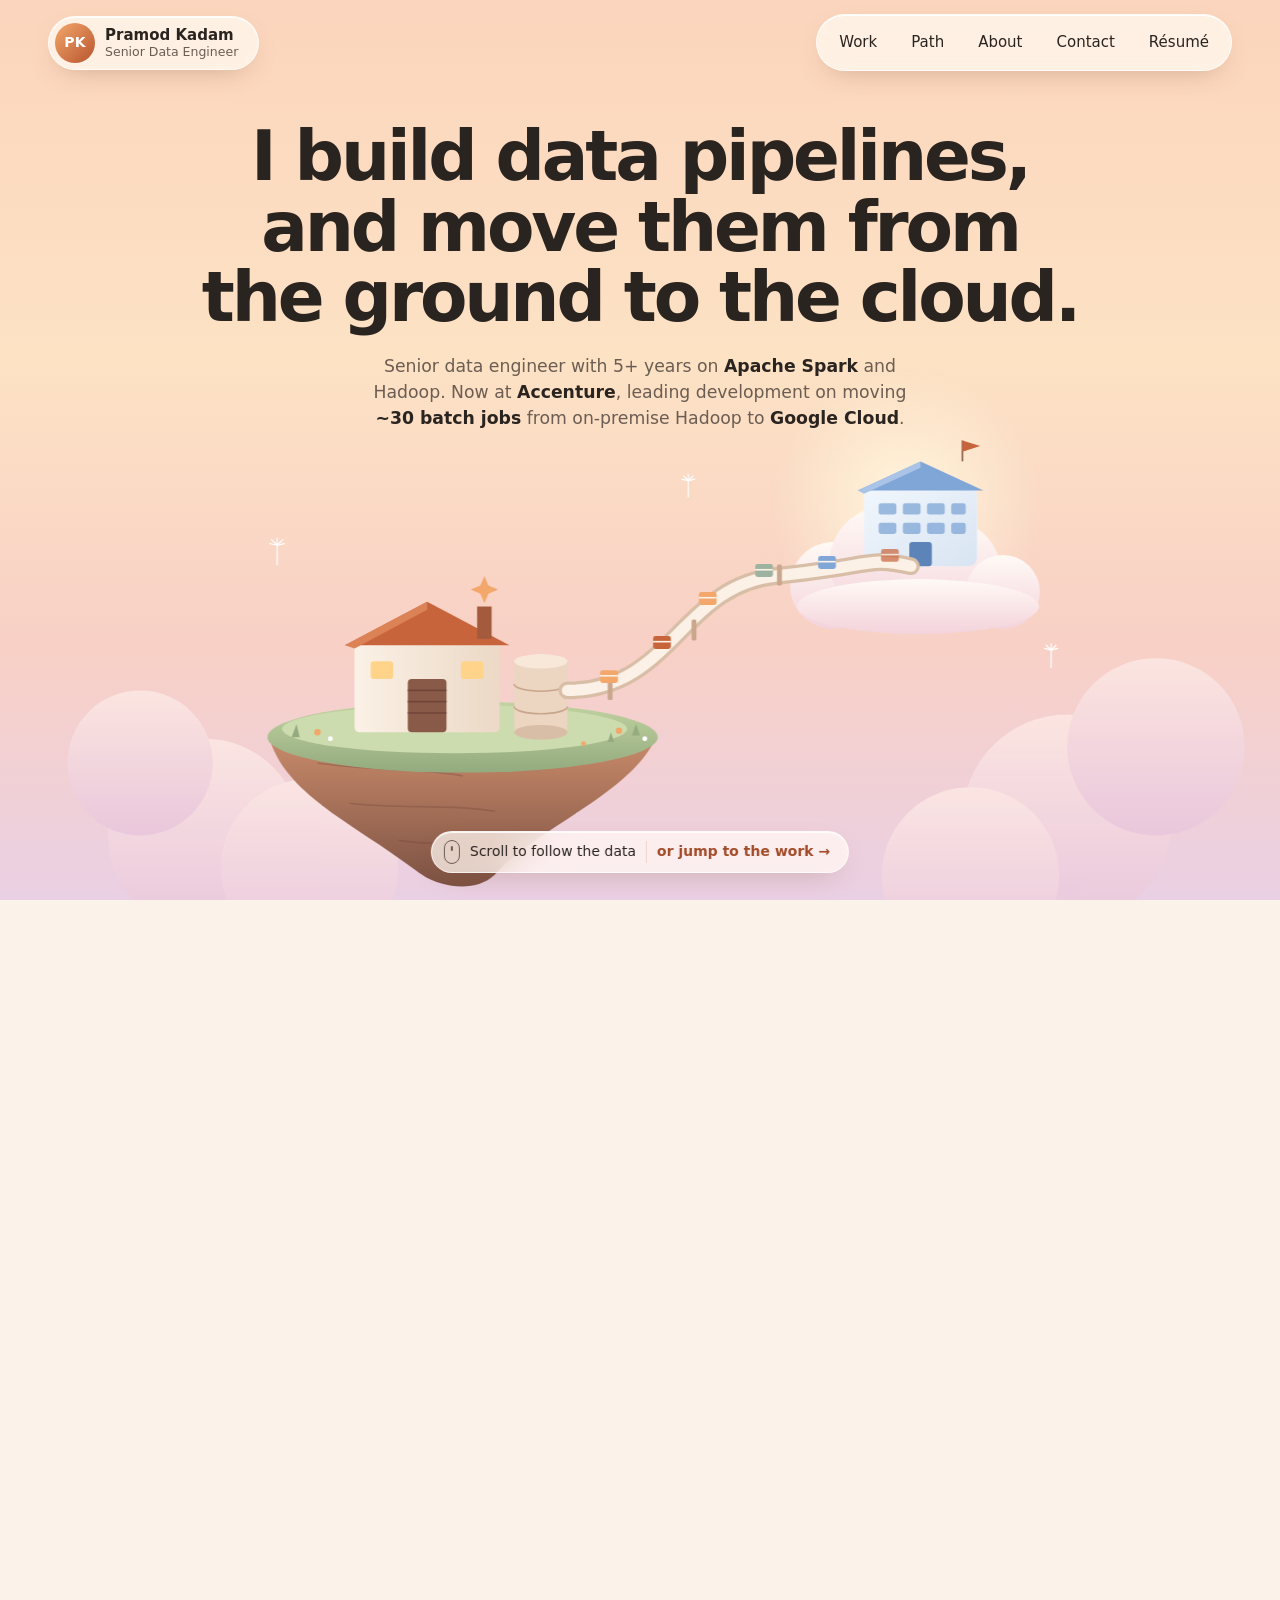
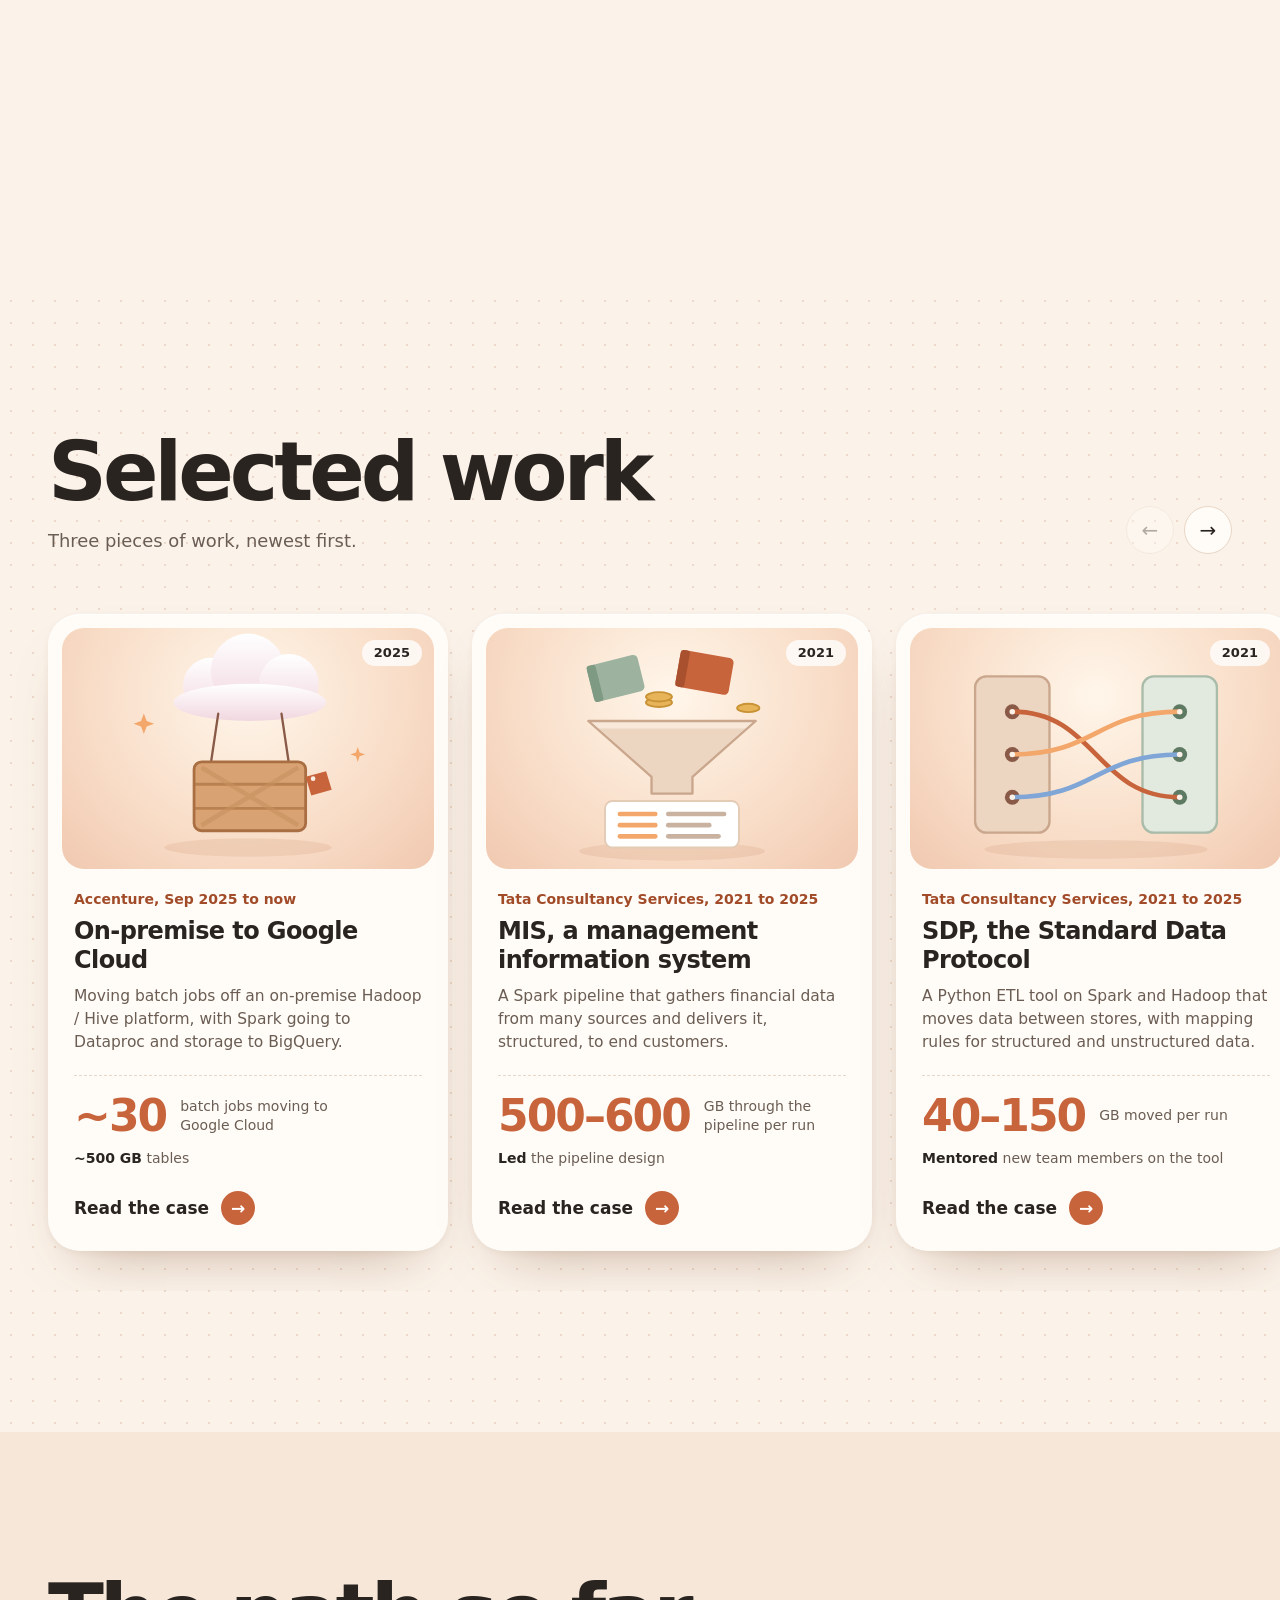
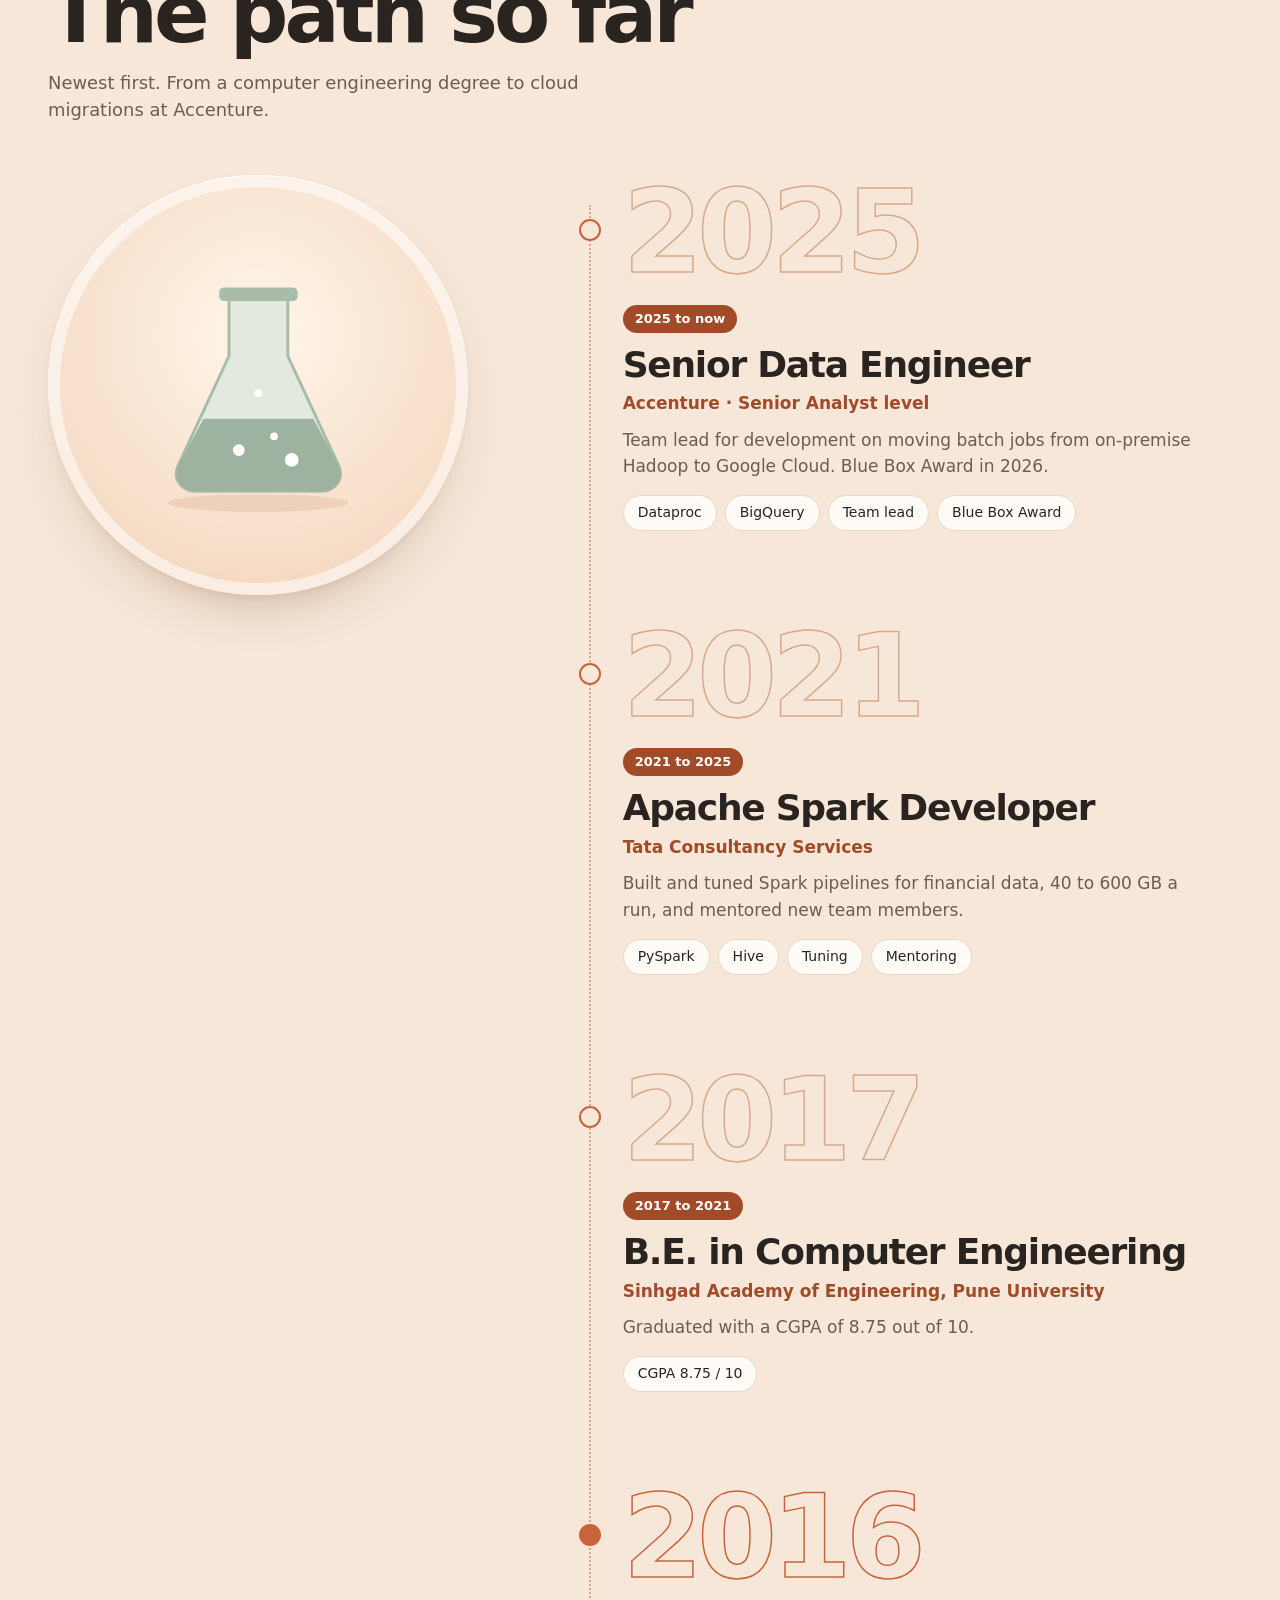
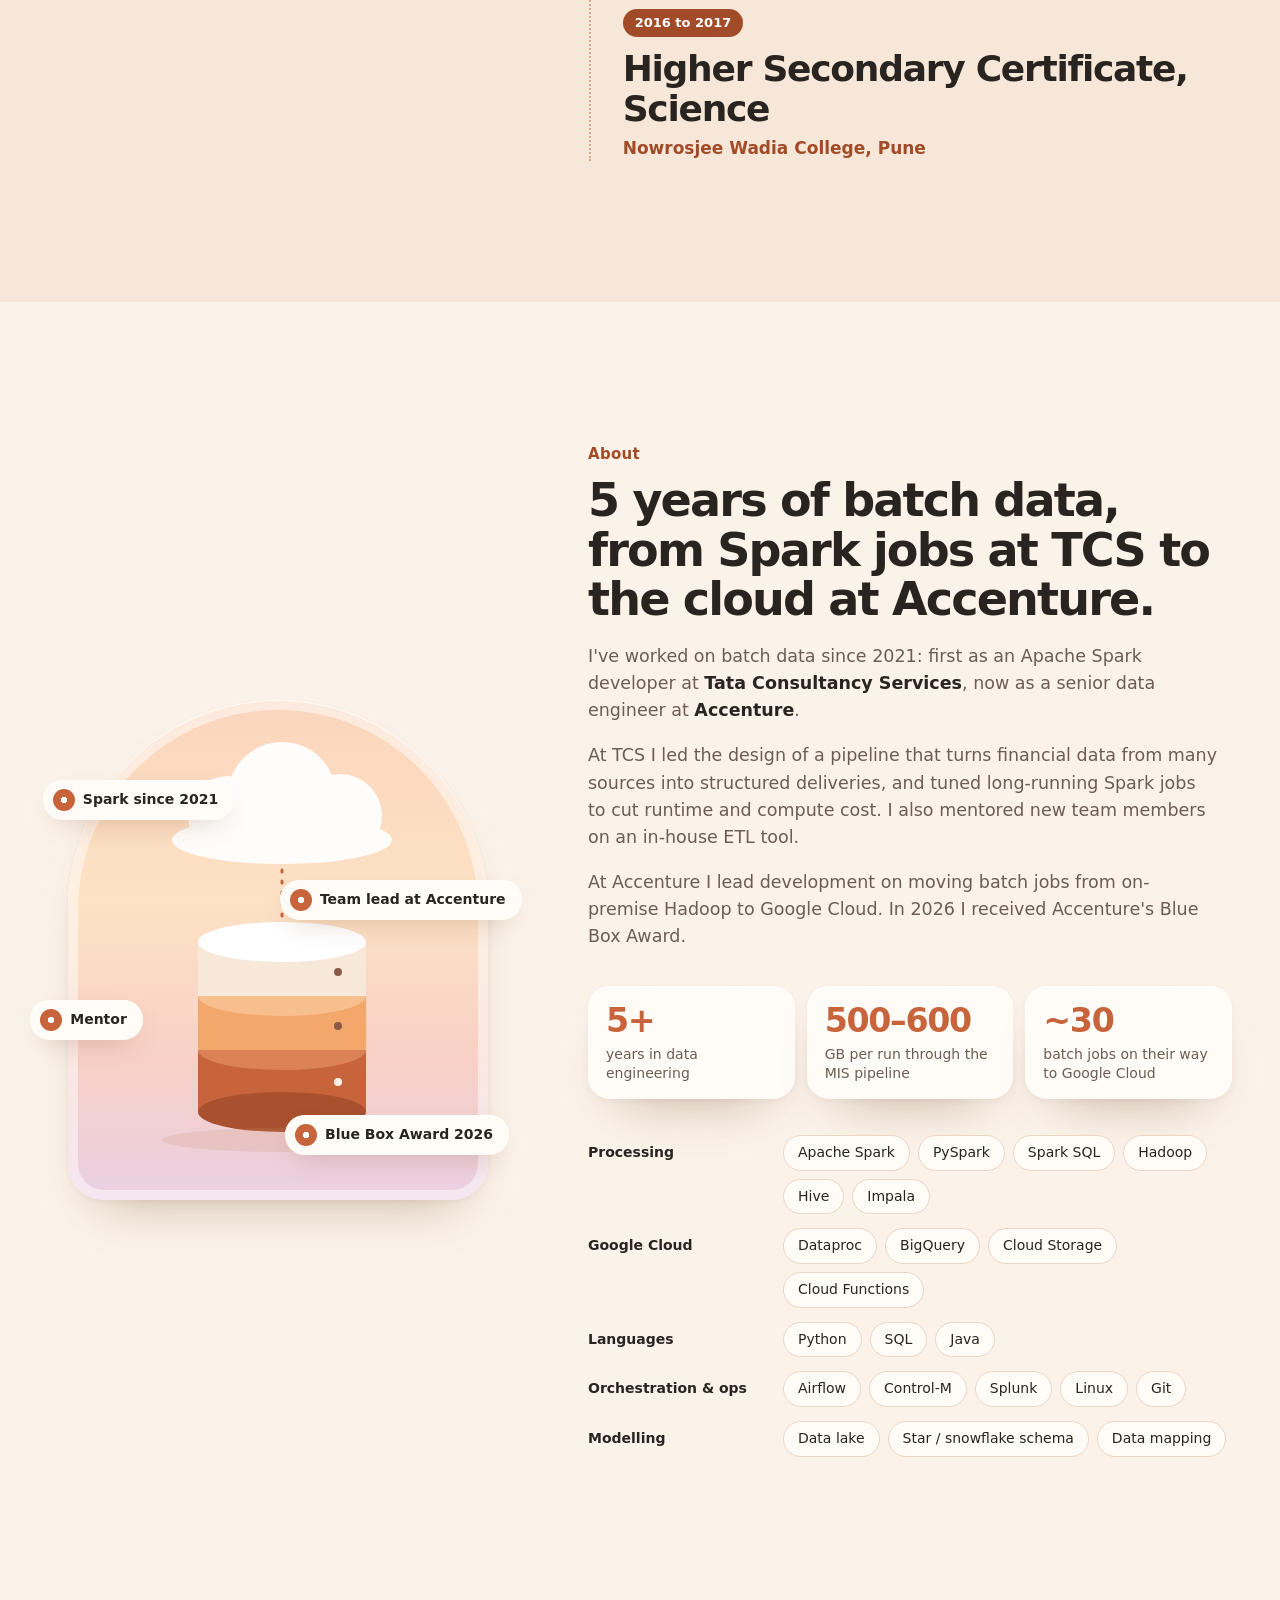
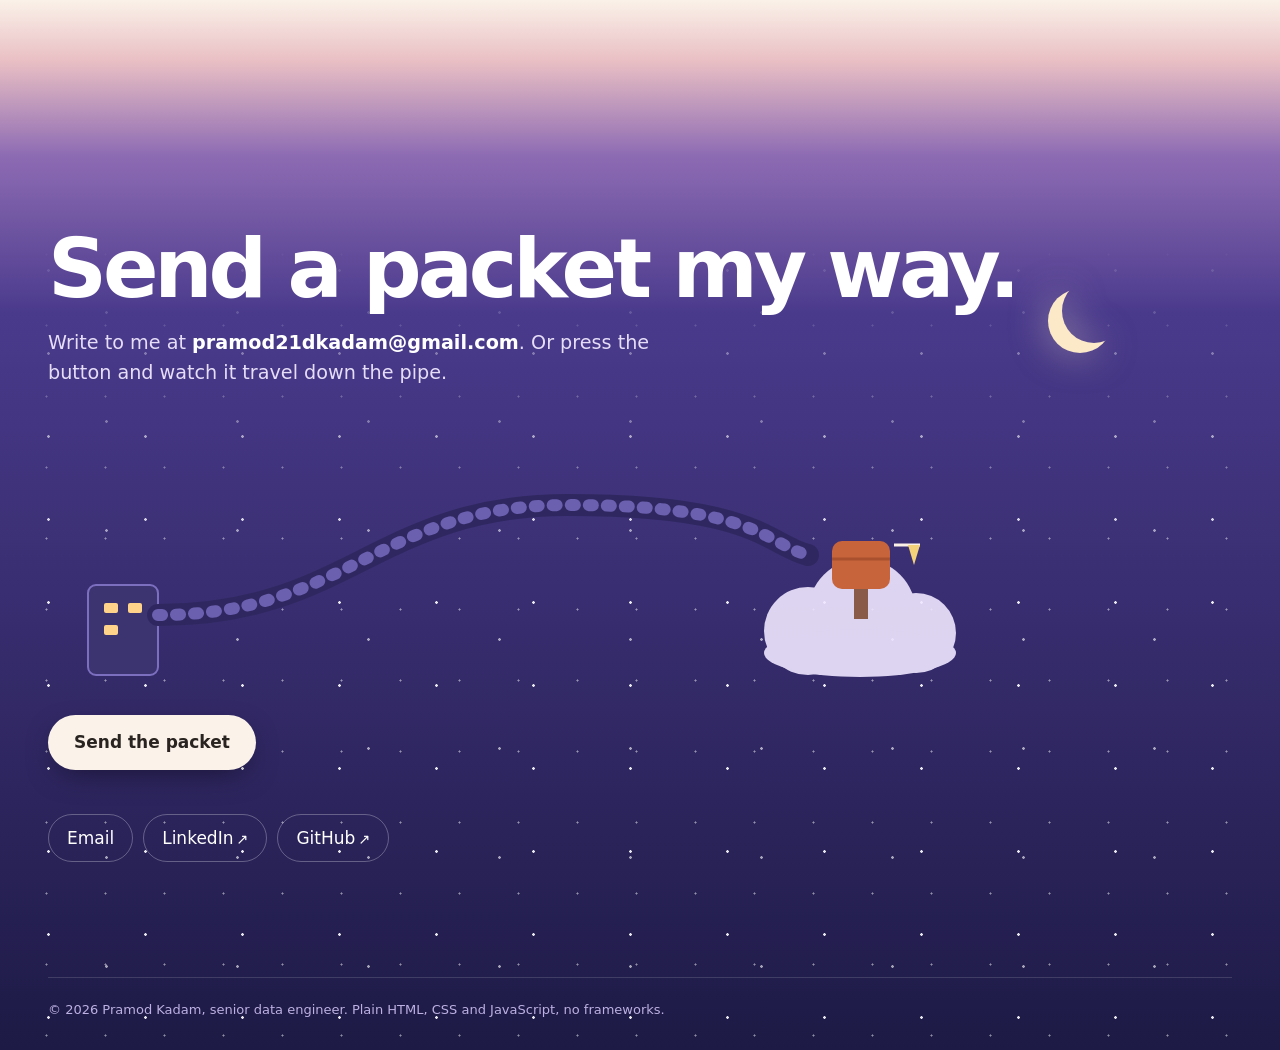
==== commit d8a5ed96: "Redesign portfolio as an illustrated ground-to-cloud story Rebuild the page in the flow of the refer" ====
--- a/index.html
+++ b/index.html
@@ -2,17 +2,7 @@
 <html lang="en" class="no-js">
 <head>
   <meta charset="utf-8">
-  <script>
-    // Runs before paint: enable JS styles and apply a saved light/dark choice without a flash.
-    (function () {
-      var d = document.documentElement;
-      d.classList.remove("no-js");
-      try {
-        var t = localStorage.getItem("theme");
-        if (t === "light" || t === "dark") d.setAttribute("data-theme", t);
-      } catch (e) {}
-    })();
-  </script>
+  <script>document.documentElement.classList.remove("no-js");</script>
   <meta name="viewport" content="width=device-width, initial-scale=1">
   <!--
     Page metadata for search engines and link previews.
@@ -21,9 +11,8 @@
   <title>Pramod Kadam · Senior Data Engineer</title>
   <meta name="description" content="Pramod Kadam is a senior data engineer at Accenture, leading development on an on-premise Hadoop to Google Cloud migration. Previously built Apache Spark pipelines at Tata Consultancy Services.">
   <meta name="author" content="Pramod Kadam">
-  <meta name="theme-color" content="#ffffff" media="(prefers-color-scheme: light)">
-  <meta name="theme-color" content="#000000" media="(prefers-color-scheme: dark)">
-  <meta name="color-scheme" content="light dark">
+  <meta name="theme-color" content="#fbe3cf">
+  <meta name="color-scheme" content="light">
   <link rel="canonical" href="https://pramod21kadam.github.io/">
 
   <!-- Open Graph / social preview -->
@@ -66,22 +55,19 @@
   <a class="skip-link" href="#main">Skip to content</a>
 
   <header class="site-header">
-    <nav class="nav container" aria-label="Primary">
-      <a class="brand" href="#top" aria-label="Pramod Kadam, back to top" data-profile-name>Pramod Kadam</a>
+    <a class="pill brand" href="#top" aria-label="Pramod Kadam, back to top">
+      <span class="brand-mark" aria-hidden="true" data-profile-initials>PK</span>
+      <span class="brand-text">
+        <span class="brand-name" data-profile-name>Pramod Kadam</span>
+        <span class="brand-role" data-profile-title>Senior data engineer</span>
+      </span>
+    </a>
+    <nav class="pill nav" aria-label="Primary">
       <!-- Filled from content.js; the link below is the no-JavaScript fallback. -->
       <ul class="nav-menu" id="nav-menu">
         <li><a href="#contact">Contact</a></li>
       </ul>
-      <div class="nav-actions">
-        <button class="theme-toggle" type="button" aria-label="Switch colour theme">
-          <svg class="icon-moon" viewBox="0 0 24 24" fill="none" stroke="currentColor" stroke-width="1.8" stroke-linecap="round" stroke-linejoin="round" aria-hidden="true"><path d="M21 12.8A9 9 0 1 1 11.2 3a7 7 0 0 0 9.8 9.8z"/></svg>
-          <svg class="icon-sun" viewBox="0 0 24 24" fill="none" stroke="currentColor" stroke-width="1.8" stroke-linecap="round" stroke-linejoin="round" aria-hidden="true"><circle cx="12" cy="12" r="4"/><path d="M12 2v2M12 20v2M4.9 4.9l1.4 1.4M17.7 17.7l1.4 1.4M2 12h2M20 12h2M4.9 19.1l1.4-1.4M17.7 6.3l1.4-1.4"/></svg>
-        </button>
-        <button class="nav-toggle" type="button" aria-expanded="false" aria-controls="nav-menu">
-          <span class="nav-toggle-bar" aria-hidden="true"></span>
-          <span class="visually-hidden">Menu</span>
-        </button>
-      </div>
+      <button class="nav-toggle" type="button" aria-expanded="false" aria-controls="nav-menu">Menu</button>
     </nav>
   </header>
 
@@ -90,32 +76,223 @@
     The markup below is a minimal fallback for crawlers and visitors without JavaScript.
   -->
   <main id="main" tabindex="-1">
-    <section class="intro" id="top" aria-labelledby="intro-title">
-      <div class="container intro-inner">
-        <p class="intro-role">Senior Data Engineer at Accenture</p>
-        <h1 class="intro-name" id="intro-title">Pramod Kadam</h1>
-        <p class="intro-summary">
-          Building batch data pipelines on Apache Spark and Hadoop since 2021. Now leading development
-          on a migration from on-premise Hadoop to Google Cloud.
+    <section class="stage" id="top" aria-labelledby="intro-title">
+      <div class="stage-copy">
+        <h1 class="stage-title" id="intro-title">I build data pipelines, and move them from the ground to the cloud.</h1>
+        <p class="stage-summary">
+          Senior data engineer at Accenture, leading development on moving ~30 batch jobs from
+          on-premise Hadoop to Google Cloud. Previously built Apache Spark pipelines at Tata Consultancy Services.
         </p>
       </div>
     </section>
-    <section class="section section-contact" id="contact" aria-labelledby="contact-title">
+    <section class="contact" id="contact" aria-labelledby="contact-title">
       <div class="container">
-        <h2 class="section-title" id="contact-title">Contact</h2>
-        <ul class="contact-list" role="list">
-          <li><span class="link-label">Email</span><a href="mailto:pramod21dkadam@gmail.com">pramod21dkadam@gmail.com</a></li>
-          <li><span class="link-label">LinkedIn</span><a href="https://www.linkedin.com/in/pramod-kadam/">linkedin.com/in/pramod-kadam</a></li>
-          <li><span class="link-label">GitHub</span><a href="https://github.com/pramod21kadam">github.com/pramod21kadam</a></li>
+        <h2 id="contact-title">Contact</h2>
+        <ul class="contact-links" role="list">
+          <li><a href="mailto:pramod21dkadam@gmail.com">pramod21dkadam@gmail.com</a></li>
+          <li><a href="https://www.linkedin.com/in/pramod-kadam/">LinkedIn</a></li>
+          <li><a href="https://github.com/pramod21kadam">GitHub</a></li>
         </ul>
       </div>
     </section>
   </main>
 
-  <footer class="site-footer">
-    <div class="container">
-      <p>&copy; <span id="year">2026</span> <span data-profile-name>Pramod Kadam</span></p>
-    </div>
-  </footer>
+  <!--
+    Artwork. script.js clones these by their data-art name (the `art` fields in
+    content.js). They are decorative: the text next to each one carries the facts.
+    Gradient ids are prefixed per drawing so they stay unique on the page.
+  -->
+  <template id="art">
+    <!-- Hero: a warehouse on a floating island, a pipeline, a building in the clouds -->
+    <svg data-art="hero" viewBox="0 0 1200 640" preserveAspectRatio="xMidYMax meet">
+      <defs>
+        <linearGradient id="h-cloud" x1="0" y1="0" x2="0" y2="1"><stop offset="0" stop-color="#fffaf5"/><stop offset="1" stop-color="#f4d3dc"/></linearGradient>
+        <linearGradient id="h-cloud-far" x1="0" y1="0" x2="0" y2="1"><stop offset="0" stop-color="#fde9e4"/><stop offset="1" stop-color="#e9c6dc"/></linearGradient>
+        <linearGradient id="h-rock" x1="0" y1="0" x2="0" y2="1"><stop offset="0" stop-color="#c98b6a"/><stop offset="1" stop-color="#7d5244"/></linearGradient>
+        <linearGradient id="h-grass" x1="0" y1="0" x2="0" y2="1"><stop offset="0" stop-color="#c3d3a1"/><stop offset="1" stop-color="#93ab7f"/></linearGradient>
+        <linearGradient id="h-wall" x1="0" y1="0" x2="1" y2="0"><stop offset="0" stop-color="#fbf1e6"/><stop offset="1" stop-color="#ecd9c6"/></linearGradient>
+        <linearGradient id="h-glass" x1="0" y1="0" x2="1" y2="1"><stop offset="0" stop-color="#e6f0fb"/><stop offset="1" stop-color="#b9cfe8"/></linearGradient>
+        <radialGradient id="h-sun"><stop offset="0" stop-color="#fff6dc"/><stop offset="1" stop-color="#fff6dc" stop-opacity="0"/></radialGradient>
+      </defs>
+
+      <circle cx="930" cy="150" r="170" fill="url(#h-sun)"/>
+
+      <!-- far clouds -->
+      <g fill="url(#h-cloud-far)" opacity="0.85">
+        <circle cx="60" cy="560" r="120"/><circle cx="190" cy="600" r="110"/><circle cx="-20" cy="470" r="90"/>
+        <circle cx="1130" cy="540" r="130"/><circle cx="1010" cy="610" r="110"/><circle cx="1240" cy="450" r="110"/>
+      </g>
+
+      <!-- the cloud platform (right) -->
+      <g class="hero-float">
+        <g fill="url(#h-cloud)">
+          <circle cx="840" cy="250" r="54"/><circle cx="905" cy="222" r="70"/><circle cx="985" cy="232" r="62"/>
+          <circle cx="1050" cy="258" r="46"/><ellipse cx="945" cy="276" rx="150" ry="34"/>
+        </g>
+        <!-- cloud warehouse -->
+        <rect x="878" y="128" width="140" height="98" rx="10" fill="#ffffff"/>
+        <rect x="878" y="128" width="140" height="98" rx="10" fill="url(#h-glass)" opacity="0.55"/>
+        <path d="M870 132 L948 96 L1026 132 Z" fill="#7fa6d6"/>
+        <path d="M870 132 L948 96 L948 104 L878 136 Z" fill="#a9c4e6"/>
+        <g fill="#7fa6d6" opacity="0.75">
+          <rect x="896" y="148" width="22" height="14" rx="3"/><rect x="926" y="148" width="22" height="14" rx="3"/><rect x="956" y="148" width="22" height="14" rx="3"/><rect x="986" y="148" width="18" height="14" rx="3"/>
+          <rect x="896" y="172" width="22" height="14" rx="3"/><rect x="926" y="172" width="22" height="14" rx="3"/><rect x="956" y="172" width="22" height="14" rx="3"/><rect x="986" y="172" width="18" height="14" rx="3"/>
+        </g>
+        <rect x="934" y="196" width="28" height="30" rx="4" fill="#5d84b8"/>
+        <path d="M1000 96 V70" stroke="#8a5a48" stroke-width="2"/>
+        <path d="M1000 70 L1022 77 L1000 84 Z" fill="#c8643b"/>
+      </g>
+
+      <!-- the floating island (left) -->
+      <path d="M140 438 C160 510 250 548 320 602 C352 628 402 632 424 604 C478 548 590 506 620 438 Z" fill="url(#h-rock)"/>
+      <path d="M200 470 C260 480 330 476 380 486 M240 520 C300 528 360 520 420 530 M300 566 C340 572 380 568 410 576" stroke="#6f4639" stroke-width="2" fill="none" opacity="0.35"/>
+      <ellipse cx="380" cy="438" rx="242" ry="44" fill="url(#h-grass)"/>
+      <ellipse cx="370" cy="428" rx="214" ry="30" fill="#cddcaf"/>
+      <g fill="#93ab7f">
+        <path d="M168 438 l6 -16 l4 16 Z"/><path d="M590 436 l5 -14 l5 14 Z"/><path d="M560 444 l4 -12 l4 12 Z"/>
+      </g>
+      <g fill="#f3a76b"><circle cx="200" cy="432" r="4"/><circle cx="574" cy="430" r="4"/><circle cx="530" cy="446" r="3"/></g>
+      <g fill="#ffffff"><circle cx="216" cy="440" r="3"/><circle cx="606" cy="440" r="3"/></g>
+
+      <!-- on-premise warehouse -->
+      <rect x="246" y="318" width="180" height="114" rx="6" fill="url(#h-wall)"/>
+      <path d="M234 324 L336 270 L438 324 Z" fill="#c8643b"/>
+      <path d="M234 324 L336 270 L336 280 L246 328 Z" fill="#dc8257"/>
+      <rect x="398" y="276" width="18" height="40" fill="#a45a3d"/>
+      <g class="hero-spark"><path d="M407 238 l5 12 l12 5 l-12 5 l-5 12 l-5 -12 l-12 -5 l12 -5 Z" fill="#f3a76b"/></g>
+      <rect x="312" y="366" width="48" height="66" rx="5" fill="#8a5a48"/>
+      <path d="M312 380 H360 M312 394 H360 M312 408 H360" stroke="#6f4639" stroke-width="2"/>
+      <g fill="#ffd38a"><rect x="266" y="344" width="28" height="22" rx="4"/><rect x="378" y="344" width="28" height="22" rx="4"/></g>
+      <!-- table store (silo) -->
+      <rect x="444" y="344" width="66" height="88" fill="#ecd5c1"/>
+      <ellipse cx="477" cy="432" rx="33" ry="9" fill="#d9bea7"/>
+      <path d="M444 372 A33 9 0 0 0 510 372 M444 400 A33 9 0 0 0 510 400" stroke="#c9a68c" stroke-width="2" fill="none"/>
+      <ellipse cx="477" cy="344" rx="33" ry="9" fill="#f7e8da"/>
+
+      <!-- pipeline from the island up to the cloud -->
+      <path d="M510 380 C640 380 650 250 770 238 S880 214 936 226" stroke="#d9bea7" stroke-width="22" fill="none" stroke-linecap="round"/>
+      <path class="hero-pipe" d="M510 380 C640 380 650 250 770 238 S880 214 936 226" stroke="#fbf1e6" stroke-width="14" fill="none" stroke-linecap="round"/>
+      <g fill="#c9a68c"><rect x="560" y="366" width="6" height="26" rx="2"/><rect x="664" y="292" width="6" height="26" rx="2"/><rect x="770" y="224" width="6" height="26" rx="2"/></g>
+      <g class="hero-parcels"></g>
+
+      <!-- drifting seeds -->
+      <g class="hero-seeds" fill="none" stroke="#ffffff" stroke-width="1.5" stroke-linecap="round">
+        <g transform="translate(150 200)"><path d="M0 0 v24"/><path d="M0 0 l-7 -7 M0 0 l7 -7 M0 0 l0 -9 M0 0 l-9 -2 M0 0 l9 -2"/></g>
+        <g transform="translate(660 120)"><path d="M0 0 v20"/><path d="M0 0 l-6 -6 M0 0 l6 -6 M0 0 l0 -8 M0 0 l-8 -2 M0 0 l8 -2"/></g>
+        <g transform="translate(1110 330)"><path d="M0 0 v22"/><path d="M0 0 l-6 -6 M0 0 l6 -6 M0 0 l0 -8 M0 0 l-8 -2 M0 0 l8 -2"/></g>
+      </g>
+    </svg>
+
+    <!-- Work: a crate lifted by a cloud -->
+    <svg data-art="migration" viewBox="0 0 400 260">
+      <defs><linearGradient id="m-cloud" x1="0" y1="0" x2="0" y2="1"><stop offset="0" stop-color="#ffffff"/><stop offset="1" stop-color="#f1d7df"/></linearGradient></defs>
+      <ellipse cx="200" cy="236" rx="90" ry="10" fill="#c98b6a" opacity="0.18"/>
+      <g class="art-bob">
+        <g fill="url(#m-cloud)"><circle cx="160" cy="62" r="30"/><circle cx="200" cy="46" r="40"/><circle cx="244" cy="60" r="32"/><ellipse cx="202" cy="80" rx="82" ry="20"/></g>
+        <path d="M168 92 L160 146 M236 92 L244 146" stroke="#8a5a48" stroke-width="2.5" stroke-linecap="round"/>
+        <rect x="142" y="144" width="120" height="74" rx="8" fill="#d9a273"/>
+        <path d="M142 168 H262 M142 194 H262" stroke="#b9814f" stroke-width="3"/>
+        <path d="M150 150 L254 212 M254 150 L150 212" stroke="#c8915f" stroke-width="5" opacity="0.6"/>
+        <rect x="142" y="144" width="120" height="74" rx="8" fill="none" stroke="#a96f43" stroke-width="3"/>
+        <path d="M262 160 l22 -6 l6 20 l-22 6 Z" fill="#c8643b"/><circle cx="270" cy="162" r="2.5" fill="#fbf1e6"/>
+      </g>
+      <g fill="#f3a76b"><path d="M88 92 l3 8 l8 3 l-8 3 l-3 8 l-3 -8 l-8 -3 l8 -3 Z"/><path d="M318 128 l2 6 l6 2 l-6 2 l-2 6 l-2 -6 l-6 -2 l6 -2 Z"/></g>
+    </svg>
+
+    <!-- Work: ledgers and coins through a funnel into neat rows -->
+    <svg data-art="mis" viewBox="0 0 400 260">
+      <ellipse cx="200" cy="240" rx="100" ry="10" fill="#c98b6a" opacity="0.18"/>
+      <g transform="rotate(-14 140 56)"><rect x="112" y="34" width="56" height="40" rx="5" fill="#9db3a0"/><rect x="112" y="34" width="10" height="40" rx="3" fill="#7f9a83"/></g>
+      <g transform="rotate(10 236 48)"><rect x="206" y="28" width="58" height="40" rx="5" fill="#c8643b"/><rect x="206" y="28" width="10" height="40" rx="3" fill="#a9512f"/></g>
+      <g fill="#e7b45a" stroke="#c99335" stroke-width="2"><ellipse cx="186" cy="80" rx="14" ry="5"/><ellipse cx="186" cy="74" rx="14" ry="5"/><ellipse cx="282" cy="86" rx="12" ry="4.5"/></g>
+      <path d="M110 100 H290 L222 160 V178 H178 V160 Z" fill="#ecd5c1"/>
+      <path d="M110 100 H290 L284 108 H116 Z" fill="#f7e8da"/>
+      <path d="M110 100 H290 L222 160 V178 H178 V160 Z" fill="none" stroke="#c9a68c" stroke-width="2.5" stroke-linejoin="round"/>
+      <rect x="128" y="186" width="144" height="50" rx="8" fill="#ffffff" stroke="#e3cbb6" stroke-width="2"/>
+      <g stroke="#f3a76b" stroke-width="5" stroke-linecap="round"><path d="M144 200 H182"/><path d="M144 212 H182"/><path d="M144 224 H182"/></g>
+      <g stroke="#c9b2a0" stroke-width="5" stroke-linecap="round"><path d="M196 200 H256"/><path d="M196 212 H240"/><path d="M196 224 H250"/></g>
+    </svg>
+
+    <!-- Work: a switchboard mapping sockets between two stores -->
+    <svg data-art="sdp" viewBox="0 0 400 260">
+      <ellipse cx="200" cy="238" rx="120" ry="10" fill="#c98b6a" opacity="0.18"/>
+      <rect x="70" y="52" width="80" height="168" rx="12" fill="#ecd5c1" stroke="#c9a68c" stroke-width="2.5"/>
+      <rect x="250" y="52" width="80" height="168" rx="12" fill="#e2e9df" stroke="#a9bba9" stroke-width="2.5"/>
+      <g fill="#8a5a48"><circle cx="110" cy="90" r="8"/><circle cx="110" cy="136" r="8"/><circle cx="110" cy="182" r="8"/></g>
+      <g fill="#5f7a63"><circle cx="290" cy="90" r="8"/><circle cx="290" cy="136" r="8"/><circle cx="290" cy="182" r="8"/></g>
+      <g fill="none" stroke-width="5" stroke-linecap="round">
+        <path d="M110 90 C200 90 200 182 290 182" stroke="#c8643b"/>
+        <path d="M110 136 C200 136 200 90 290 90" stroke="#f3a76b"/>
+        <path d="M110 182 C200 182 200 136 290 136" stroke="#7fa6d6"/>
+      </g>
+      <g fill="#fbf1e6"><circle cx="110" cy="90" r="3"/><circle cx="110" cy="136" r="3"/><circle cx="110" cy="182" r="3"/><circle cx="290" cy="90" r="3"/><circle cx="290" cy="136" r="3"/><circle cx="290" cy="182" r="3"/></g>
+    </svg>
+
+    <!-- Work closing card: a blue box with a ribbon -->
+    <svg data-art="award" viewBox="0 0 400 260">
+      <ellipse cx="200" cy="232" rx="86" ry="10" fill="#3f6fb5" opacity="0.16"/>
+      <rect x="132" y="120" width="136" height="104" rx="8" fill="#3f6fb5"/>
+      <rect x="122" y="96" width="156" height="34" rx="8" fill="#5583c6"/>
+      <rect x="190" y="96" width="20" height="128" fill="#f3d27a"/>
+      <path d="M200 96 C170 60 140 74 160 94 Z M200 96 C230 60 260 74 240 94 Z" fill="#f3d27a" stroke="#d9b35a" stroke-width="2"/>
+      <circle cx="200" cy="96" r="8" fill="#e7b45a"/>
+      <g fill="#f3a76b" class="art-twinkle"><path d="M104 70 l3 8 l8 3 l-8 3 l-3 8 l-3 -8 l-8 -3 l8 -3 Z"/><path d="M300 60 l3 9 l9 3 l-9 3 l-3 9 l-3 -9 l-9 -3 l9 -3 Z"/><path d="M318 150 l2 6 l6 2 l-6 2 l-2 6 l-2 -6 l-6 -2 l6 -2 Z"/></g>
+    </svg>
+
+    <!-- Path: one object per era -->
+    <svg data-art="era-cloud" viewBox="0 0 360 360">
+      <g fill="#ffffff"><circle cx="120" cy="250" r="50"/><circle cx="180" cy="226" r="66"/><circle cx="246" cy="246" r="52"/><ellipse cx="182" cy="280" rx="130" ry="30"/></g>
+      <rect x="124" y="120" width="116" height="96" rx="10" fill="#ffffff" stroke="#b9cfe8" stroke-width="2.5"/>
+      <path d="M116 124 L182 92 L248 124 Z" fill="#7fa6d6"/>
+      <g fill="#a9c4e6"><rect x="140" y="140" width="20" height="14" rx="3"/><rect x="170" y="140" width="20" height="14" rx="3"/><rect x="200" y="140" width="20" height="14" rx="3"/><rect x="140" y="164" width="20" height="14" rx="3"/><rect x="200" y="164" width="20" height="14" rx="3"/></g>
+      <rect x="168" y="182" width="24" height="34" rx="4" fill="#5d84b8"/>
+    </svg>
+    <svg data-art="era-spark" viewBox="0 0 360 360">
+      <rect x="110" y="168" width="140" height="110" rx="10" fill="#ecd5c1" stroke="#c9a68c" stroke-width="2.5"/>
+      <g fill="#8a5a48"><rect x="128" y="190" width="104" height="14" rx="4"/><rect x="128" y="214" width="104" height="14" rx="4"/><rect x="128" y="238" width="104" height="14" rx="4"/></g>
+      <g fill="#9db3a0"><circle cx="220" cy="197" r="3.5"/><circle cx="220" cy="221" r="3.5"/></g><circle cx="220" cy="245" r="3.5" fill="#f3a76b"/>
+      <path class="art-twinkle" d="M180 70 l14 36 l36 14 l-36 14 l-14 36 l-14 -36 l-36 -14 l36 -14 Z" fill="#f3a76b" stroke="#c8643b" stroke-width="2.5" stroke-linejoin="round"/>
+      <ellipse cx="180" cy="290" rx="90" ry="10" fill="#c98b6a" opacity="0.2"/>
+    </svg>
+    <svg data-art="era-degree" viewBox="0 0 360 360">
+      <rect x="104" y="236" width="152" height="26" rx="5" fill="#9db3a0"/><rect x="114" y="210" width="134" height="26" rx="5" fill="#c8643b"/><rect x="108" y="262" width="146" height="26" rx="5" fill="#e7b45a"/>
+      <path d="M180 102 L282 146 L180 190 L78 146 Z" fill="#3d4a5c"/>
+      <path d="M128 168 V196 C150 212 210 212 232 196 V168 L180 190 Z" fill="#4e5d72"/>
+      <path d="M282 146 V196" stroke="#e7b45a" stroke-width="4"/><circle cx="282" cy="200" r="7" fill="#e7b45a"/>
+      <ellipse cx="180" cy="298" rx="90" ry="9" fill="#c98b6a" opacity="0.2"/>
+    </svg>
+    <svg data-art="era-school" viewBox="0 0 360 360">
+      <path d="M150 90 H210 V150 L262 262 C268 276 258 288 244 288 H116 C102 288 92 276 98 262 L150 150 Z" fill="#e2e9df" stroke="#a9bba9" stroke-width="3" stroke-linejoin="round"/>
+      <path d="M124 214 H236 L262 262 C268 276 258 288 244 288 H116 C102 288 92 276 98 262 Z" fill="#9db3a0"/>
+      <rect x="140" y="80" width="80" height="14" rx="5" fill="#a9bba9"/>
+      <g fill="#ffffff" class="art-bubbles"><circle cx="160" cy="246" r="6"/><circle cx="196" cy="232" r="4"/><circle cx="214" cy="256" r="7"/><circle cx="180" cy="188" r="4"/></g>
+      <ellipse cx="180" cy="300" rx="92" ry="9" fill="#c98b6a" opacity="0.2"/>
+    </svg>
+
+    <!-- About: stacked stores under a cloud -->
+    <svg data-art="about" viewBox="0 0 420 460">
+      <g fill="#ffffff" opacity="0.95"><circle cx="160" cy="96" r="40"/><circle cx="214" cy="76" r="54"/><circle cx="272" cy="96" r="42"/><ellipse cx="214" cy="120" rx="110" ry="24"/></g>
+      <g stroke="#c8643b" stroke-width="3" stroke-dasharray="2 9" stroke-linecap="round"><path d="M214 150 V200"/></g>
+      <rect x="130" y="330" width="168" height="62" fill="#c8643b"/><ellipse cx="214" cy="392" rx="84" ry="20" fill="#a9512f"/><ellipse cx="214" cy="330" rx="84" ry="20" fill="#dc8257"/>
+      <rect x="130" y="276" width="168" height="54" fill="#f3a76b"/><ellipse cx="214" cy="276" rx="84" ry="20" fill="#f7be8e"/>
+      <rect x="130" y="222" width="168" height="54" fill="#f7e8da"/><ellipse cx="214" cy="222" rx="84" ry="20" fill="#ffffff"/>
+      <g fill="#8a5a48"><circle cx="270" cy="252" r="4"/><circle cx="270" cy="306" r="4"/></g><circle cx="270" cy="362" r="4" fill="#fbf1e6"/>
+      <ellipse cx="214" cy="420" rx="120" ry="12" fill="#c98b6a" opacity="0.2"/>
+    </svg>
+
+    <!-- Contact: a pipe from a small tower to a mailbox on a cloud -->
+    <svg data-art="contact" viewBox="0 0 900 260">
+      <rect x="40" y="150" width="70" height="90" rx="8" fill="#3c3470" stroke="#7d6fc0" stroke-width="2"/>
+      <g fill="#ffd38a"><rect x="56" y="168" width="14" height="10" rx="2"/><rect x="80" y="168" width="14" height="10" rx="2"/><rect x="56" y="190" width="14" height="10" rx="2"/></g>
+      <path d="M110 180 C300 180 330 70 520 70 S720 110 760 120" stroke="#2f2860" stroke-width="22" fill="none" stroke-linecap="round"/>
+      <path class="contact-pipe" d="M110 180 C300 180 330 70 520 70 S720 110 760 120" stroke="#6b5fb0" stroke-width="12" fill="none" stroke-linecap="round" stroke-dasharray="4 14"/>
+      <g fill="#efe7ff" opacity="0.9"><circle cx="760" cy="196" r="44"/><circle cx="814" cy="178" r="54"/><circle cx="868" cy="198" r="40"/><ellipse cx="812" cy="218" rx="96" ry="24"/></g>
+      <rect x="784" y="106" width="58" height="48" rx="10" fill="#c8643b"/>
+      <path d="M784 124 H842" stroke="#a9512f" stroke-width="3"/>
+      <rect x="806" y="154" width="14" height="30" fill="#8a5a48"/>
+      <g class="contact-flag"><path d="M846 110 V84" stroke="#fbf1e6" stroke-width="3"/><path d="M846 84 L866 90 L846 96 Z" fill="#f3d27a"/></g>
+      <g class="contact-packet" opacity="0"><rect x="-13" y="-10" width="26" height="20" rx="4" fill="#f3a76b"/><path d="M-13 -2 H13" stroke="#c8643b" stroke-width="2"/></g>
+    </svg>
+  </template>
 </body>
 </html>
--- a/style.css
+++ b/style.css
@@ -1,62 +1,33 @@
 /* ==========================================================================
-   Design tokens — light (default) and dark (follows the visitor's system)
+   Design tokens. DESIGN.md explains the system.
+   One warm light theme: the page itself moves from dawn (top) to night (contact).
    ========================================================================== */
 :root {
-  color-scheme: light dark;
-
-  --bg: #ffffff;
-  --bg-alt: #f5f5f7;        /* alternate section bands */
-  --tile: #f5f5f7;          /* tiles on --bg */
-  --tile-on-alt: #ffffff;   /* tiles on --bg-alt */
-  --text: #1d1d1f;
-  --muted: #6e6e73;
-  --hairline: #d2d2d7;
-  --accent: #0066cc;
-  --nav-bg: rgba(255, 255, 255, 0.72);
-  --dot: rgba(0, 0, 0, 0.13);           /* intro background grid */
-  --glow: rgba(0, 113, 227, 0.10);      /* intro background glow */
-
-  --font-sans: -apple-system, BlinkMacSystemFont, "SF Pro Text", "SF Pro Display", "Segoe UI Variable Text", "Segoe UI", system-ui, Roboto, "Helvetica Neue", Arial, sans-serif;
-  --font-display: -apple-system, BlinkMacSystemFont, "SF Pro Display", "Segoe UI Variable Display", "Segoe UI", system-ui, Roboto, "Helvetica Neue", Arial, sans-serif;
-
-  --radius: 28px;
-  --nav-h: 48px;
-  --max-w: 1080px;
-  --ease: cubic-bezier(0.28, 0.11, 0.32, 1);
-}
-
-/* Dark tokens apply when the system is dark (unless the visitor picked light),
-   or when the visitor picked dark with the theme toggle. Keep both blocks in sync. */
-@media (prefers-color-scheme: dark) {
-  :root:not([data-theme="light"]) {
-    --bg: #000000;
-    --bg-alt: #0d0d0f;
-    --tile: #1d1d1f;
-    --tile-on-alt: #1d1d1f;
-    --text: #f5f5f7;
-    --muted: #a1a1a6;
-    --hairline: #424245;
-    --accent: #2997ff;
-    --nav-bg: rgba(22, 22, 23, 0.8);
-    --dot: rgba(255, 255, 255, 0.13);
-    --glow: rgba(41, 151, 255, 0.16);
-  }
-}
-:root[data-theme="dark"] {
-  --bg: #000000;
-  --bg-alt: #0d0d0f;
-  --tile: #1d1d1f;
-  --tile-on-alt: #1d1d1f;
-  --text: #f5f5f7;
-  --muted: #a1a1a6;
-  --hairline: #424245;
-  --accent: #2997ff;
-  --nav-bg: rgba(22, 22, 23, 0.8);
-  --dot: rgba(255, 255, 255, 0.13);
-  --glow: rgba(41, 151, 255, 0.16);
-}
-:root[data-theme="light"] { color-scheme: light; }
-:root[data-theme="dark"] { color-scheme: dark; }
+  color-scheme: light;
+
+  --cream: #fbf3ea;          /* work, about */
+  --sand: #f6e7d9;           /* path */
+  --paper: #fffcf8;          /* cards, chips, pills */
+  --text: #2a2420;
+  --muted: #6b5d53;
+  --line: #ead6c4;
+  --accent: #c8643b;         /* terracotta: big figures, arrows, markers */
+  --accent-ink: #a14b28;     /* terracotta for small text */
+  --accent-soft: rgb(200 100 59 / 0.12);
+  --night: #1d1a45;
+  --night-text: #e6def8;
+
+  --sky: linear-gradient(180deg, #fbd5bd 0%, #fde2c4 40%, #f8d0c6 72%, #ead0e4 100%);
+  --shadow-card: 0 1px 0 rgb(255 255 255 / 0.9) inset, 0 28px 56px -32px rgb(120 66 36 / 0.45), 0 2px 6px rgb(120 66 36 / 0.06);
+  --shadow-pill: 0 10px 28px -12px rgb(120 66 36 / 0.35), inset 0 1px 0 rgb(255 255 255 / 0.85);
+
+  --font: system-ui, -apple-system, "Segoe UI Variable Display", "Segoe UI", Roboto, "Helvetica Neue", Arial, sans-serif;
+
+  --max-w: 1200px;
+  --margin: clamp(16px, 4vw, 48px);
+  --header-h: 76px;
+  --ease: cubic-bezier(0.2, 0.7, 0.2, 1);
+}
 
 /* ==========================================================================
    Base
@@ -67,62 +38,44 @@
 
 html {
   scroll-behavior: smooth;
-  scroll-padding-top: var(--nav-h);
+  scroll-padding-top: var(--header-h);
   -webkit-text-size-adjust: 100%;
 }
 
 body {
   margin: 0;
-  background-color: var(--bg);
+  background: var(--cream);
   color: var(--text);
-  font-family: var(--font-sans);
+  font-family: var(--font);
   font-size: 17px;
-  line-height: 1.47;
-  letter-spacing: -0.022em;
+  line-height: 1.55;
   -webkit-font-smoothing: antialiased;
   -moz-osx-font-smoothing: grayscale;
 }
 
-h1, h2, h3, h4 { margin: 0; font-family: var(--font-display); font-weight: 600; }
-p { margin: 0; }
-ul, ol, dl, dd { margin: 0; padding: 0; }
-img, svg { max-width: 100%; display: block; }
-
-a { color: var(--accent); text-decoration: none; }
+h1, h2, h3, h4 { margin: 0; font-weight: 700; }
+p, figure, dl, dd { margin: 0; }
+ul, ol { margin: 0; padding: 0; }
+svg { display: block; max-width: 100%; }
+strong { font-weight: 650; color: var(--text); }
+button { font: inherit; }
+
+a { color: var(--accent-ink); text-decoration: none; }
 a:hover { text-decoration: underline; text-underline-offset: 3px; }
-
-/* "Learn more ›" style links */
-.chevron::after {
-  content: "";
-  display: inline-block;
-  width: 0.4em;
-  height: 0.4em;
-  margin-left: 0.3em;
-  border-top: 1.5px solid currentColor;
-  border-right: 1.5px solid currentColor;
-  transform: translateY(-0.1em) rotate(45deg);
-}
+.ext { margin-left: 0.2em; font-size: 0.85em; }
 
 :focus-visible {
-  outline: 2px solid var(--accent);
+  outline: 2.5px solid var(--accent-ink);
   outline-offset: 3px;
-  border-radius: 4px;
+  border-radius: 8px;
 }
 main:focus { outline: none; }
 
 .container {
   width: 100%;
-  max-width: var(--max-w);
+  max-width: calc(var(--max-w) + 2 * var(--margin));
   margin-inline: auto;
-  padding-inline: 22px;
-}
-
-.visually-hidden {
-  position: absolute !important;
-  width: 1px; height: 1px;
-  padding: 0; margin: -1px;
-  overflow: hidden; clip: rect(0 0 0 0);
-  white-space: nowrap; border: 0;
+  padding-inline: var(--margin);
 }
 
 .skip-link {
@@ -130,505 +83,782 @@
   left: 16px;
   top: -100px;
   z-index: 100;
-  padding: 8px 16px;
+  padding: 10px 18px;
   background: var(--text);
-  color: var(--bg);
-  border-radius: 980px;
+  color: var(--paper);
+  border-radius: 999px;
   font-size: 14px;
 }
-.skip-link:focus { top: 8px; text-decoration: none; }
+.skip-link:focus { top: 12px; text-decoration: none; }
+
+/* Frosted pill: the nav, the scroll hint, the trait labels */
+.pill {
+  background: rgb(255 250 244 / 0.74);
+  -webkit-backdrop-filter: blur(16px) saturate(140%);
+  backdrop-filter: blur(16px) saturate(140%);
+  border: 1px solid rgb(255 255 255 / 0.7);
+  border-radius: 999px;
+  box-shadow: var(--shadow-pill);
+}
+@media (prefers-reduced-transparency: reduce) {
+  .pill { background: var(--paper); -webkit-backdrop-filter: none; backdrop-filter: none; }
+}
+
+.round-btn {
+  display: inline-grid;
+  place-items: center;
+  width: 48px;
+  height: 48px;
+  padding: 0;
+  color: var(--text);
+  background: var(--paper);
+  border: 1px solid var(--line);
+  border-radius: 50%;
+  font-size: 20px;
+  cursor: pointer;
+  transition: background-color 0.2s var(--ease), color 0.2s var(--ease), opacity 0.2s var(--ease);
+}
+.round-btn:hover { background: var(--accent); color: #ffffff; border-color: var(--accent); }
+.round-btn:disabled { opacity: 0.35; cursor: default; background: var(--paper); color: var(--text); border-color: var(--line); }
+
+.chips { list-style: none; display: flex; flex-wrap: wrap; gap: 8px; }
+.chip {
+  padding: 6px 14px;
+  background: var(--paper);
+  border: 1px solid var(--line);
+  border-radius: 999px;
+  font-size: 14px;
+  color: var(--text);
+}
 
 /* ==========================================================================
-   Navigation — thin translucent bar
+   Header: two floating pills
    ========================================================================== */
 .site-header {
-  position: sticky;
-  top: 0;
+  position: fixed;
+  top: 14px;
+  left: var(--margin);
+  right: var(--margin);
   z-index: 50;
-  background: var(--nav-bg);
-  -webkit-backdrop-filter: saturate(180%) blur(20px);
-  backdrop-filter: saturate(180%) blur(20px);
-  border-bottom: 1px solid color-mix(in srgb, var(--hairline) 60%, transparent);
-}
-
-.nav {
-  position: relative;
+  display: flex;
+  justify-content: space-between;
+  align-items: center;
+  gap: 12px;
+  pointer-events: none;
+}
+.site-header > * { pointer-events: auto; }
+
+.brand {
   display: flex;
   align-items: center;
-  justify-content: space-between;
-  height: var(--nav-h);
-}
-
-.brand {
+  gap: 10px;
+  padding: 6px 20px 6px 6px;
   color: var(--text);
-  font-size: 17px;
-  font-weight: 600;
-  letter-spacing: -0.02em;
 }
 .brand:hover { text-decoration: none; }
-
-.nav-actions { display: flex; align-items: center; }
-
-.theme-toggle,
+.brand-mark {
+  display: grid;
+  place-items: center;
+  width: 40px;
+  height: 40px;
+  border-radius: 50%;
+  background: linear-gradient(135deg, #f3a76b, #b8552f);
+  color: #ffffff;
+  font-size: 14px;
+  font-weight: 700;
+  letter-spacing: 0.02em;
+}
+.brand-name { display: block; font-size: 15px; font-weight: 650; line-height: 1.2; }
+.brand-role { display: block; font-size: 12.5px; color: var(--muted); line-height: 1.3; }
+
+.nav { position: relative; display: flex; align-items: center; padding: 6px; }
+.nav-menu { list-style: none; display: flex; gap: 2px; }
+.nav-menu a,
+.nav-print,
 .nav-toggle {
-  display: inline-flex;
-  align-items: center;
-  justify-content: center;
-  width: 36px;
-  height: 36px;
-  padding: 0;
+  display: block;
+  padding: 10px 16px;
   color: var(--text);
   background: none;
   border: 0;
-  border-radius: 50%;
+  border-radius: 999px;
+  font-size: 15px;
+  font-weight: 500;
   cursor: pointer;
-  opacity: 0.8;
-  transition: opacity 0.2s var(--ease);
-}
-.theme-toggle:hover,
-.nav-toggle:hover { opacity: 1; }
-.theme-toggle svg { width: 16px; height: 16px; }
-/* Show the icon of the theme you would switch TO */
-.theme-toggle .icon-sun { display: none; }
-:root[data-theme-active="dark"] .theme-toggle .icon-sun { display: block; }
-:root[data-theme-active="dark"] .theme-toggle .icon-moon { display: none; }
-.no-js .theme-toggle { display: none; }
-
-.nav-toggle-bar,
-.nav-toggle-bar::before,
-.nav-toggle-bar::after {
-  display: block;
+  transition: background-color 0.2s var(--ease);
+}
+.nav-menu a:hover,
+.nav-print:hover,
+.nav-toggle:hover { background: var(--accent-soft); text-decoration: none; }
+.nav-menu a[aria-current="true"] { background: var(--accent-soft); color: var(--accent-ink); }
+.nav-toggle { display: none; }
+
+@media (max-width: 819px) {
+  .nav-toggle { display: block; }
+  .nav-menu {
+    position: absolute;
+    top: calc(100% + 10px);
+    right: 0;
+    display: none;
+    flex-direction: column;
+    min-width: 220px;
+    padding: 10px;
+    background: var(--paper);
+    border: 1px solid var(--line);
+    border-radius: 24px;
+    box-shadow: var(--shadow-card);
+  }
+  .nav-menu[data-open="true"] { display: flex; }
+  .nav-menu a,
+  .nav-print { width: 100%; text-align: left; font-size: 18px; padding: 12px 16px; }
+  .no-js .nav-menu { position: static; display: flex; flex-direction: row; min-width: 0; padding: 0; border: 0; box-shadow: none; background: none; }
+  .no-js .nav-toggle { display: none; }
+}
+@media (max-width: 420px) {
+  .brand-role { display: none; }
+}
+
+/* ==========================================================================
+   Intro strip: the scene. With JS (and motion) the stage is taller than the
+   screen and its content is pinned while scrolling sets --p from 0 to 1.
+   ========================================================================== */
+.stage { position: relative; --p: 0; }
+.js-scrolly .stage { height: 210vh; }
+
+.stage-pin {
+  position: relative;
+  height: 100vh;
+  height: 100svh;
+  min-height: 620px;
+  overflow: hidden;
+  background: var(--sky);
+}
+.js-scrolly .stage-pin { position: sticky; top: 0; }
+/* Fades to the next section's colour at the end of the zoom */
+.stage-pin::after {
+  content: "";
+  position: absolute;
+  inset: 0;
+  z-index: 3;
+  background: var(--cream);
+  opacity: calc((var(--p) - 0.72) * 3.6);
+  pointer-events: none;
+}
+
+.stage-copy {
+  position: relative;
+  z-index: 2;
+  padding: calc(var(--header-h) + clamp(16px, 5vh, 56px)) var(--margin) 0;
+  text-align: center;
+  opacity: calc(1 - var(--p) * 3);
+  transform: translateY(calc(var(--p) * -90px));
+}
+.stage-title {
+  max-width: 14em;
+  margin-inline: auto;
+  font-size: clamp(36px, 5.4vw, 72px);
+  font-weight: 750;
+  line-height: 1.02;
+  letter-spacing: -0.045em;
+  text-wrap: balance;
+}
+.stage-summary {
+  max-width: 44em;
+  margin: clamp(14px, 2.4vh, 22px) auto 0;
+  color: var(--muted);
+  font-size: clamp(16px, 1.35vw, 19px);
+  line-height: 1.5;
+  text-wrap: balance;
+}
+
+.stage-scene {
+  position: absolute;
+  left: 50%;
+  bottom: 0;
+  z-index: 1;
+  /* As wide as fits under the text, never wider than the screen allows */
+  width: min(1240px, calc((100svh - 24rem) * 1.875), 116vw);
+  transform: translateX(-50%) scale(calc(1 + var(--p) * 2.4));
+  transform-origin: 79% 26%;
+  will-change: transform;
+}
+.stage-scene svg { width: 100%; height: auto; overflow: visible; }   /* side clouds spill past the frame */
+
+.stage-hint {
+  position: absolute;
+  left: 50%;
+  bottom: clamp(14px, 3vh, 28px);
+  z-index: 2;
+  display: flex;
+  align-items: center;
+  gap: 10px;
+  padding: 8px 18px 8px 12px;
+  font-size: 14px;
+  white-space: nowrap;
+  transform: translateX(-50%);
+  opacity: calc(1 - var(--p) * 5);
+}
+.hint-mouse {
+  position: relative;
   width: 16px;
-  height: 1.5px;
-  background: var(--text);
+  height: 24px;
+  border: 1.5px solid var(--muted);
+  border-radius: 8px;
+}
+.hint-mouse::after {
+  content: "";
+  position: absolute;
+  left: 50%;
+  top: 5px;
+  width: 2px;
+  height: 5px;
+  margin-left: -1px;
   border-radius: 1px;
-  transition: transform 0.3s var(--ease), background-color 0.3s var(--ease);
-}
-.nav-toggle-bar { position: relative; }
-.nav-toggle-bar::before,
-.nav-toggle-bar::after { content: ""; position: absolute; left: 0; }
-.nav-toggle-bar::before { top: -5px; }
-.nav-toggle-bar::after { top: 5px; }
-.nav-toggle[aria-expanded="true"] .nav-toggle-bar { background: transparent; }
-.nav-toggle[aria-expanded="true"] .nav-toggle-bar::before { transform: translateY(5px) rotate(45deg); }
-.nav-toggle[aria-expanded="true"] .nav-toggle-bar::after { transform: translateY(-5px) rotate(-45deg); }
-
-/* Mobile: full-width dropdown with large links */
-.nav-menu {
-  list-style: none;
-  position: absolute;
-  top: 100%;
-  left: 0;
-  right: 0;
-  display: none;
-  flex-direction: column;
-  padding: 12px 0 28px;
-  padding-inline: inherit;
-  background: var(--bg);
-  border-bottom: 1px solid var(--hairline);
-}
-.nav-menu[data-open="true"] { display: flex; }
-.nav-menu a {
-  display: block;
-  padding: 8px 0;
-  color: var(--text);
-  font-family: var(--font-display);
-  font-size: 28px;
-  font-weight: 600;
-  letter-spacing: -0.015em;
-}
-.nav-menu a:hover { text-decoration: none; color: var(--muted); }
-
-/* No-JS fallback: show links inline */
-.no-js .nav-toggle { display: none; }
-.no-js .nav-menu { position: static; display: flex; flex-direction: row; gap: 20px; padding: 0; border: 0; background: none; }
-.no-js .nav-menu a { font-size: 12px; font-weight: 400; }
-
-/* ==========================================================================
-   Intro strip
-   ========================================================================== */
-.intro {
-  position: relative;
-  isolation: isolate;
-  overflow: hidden;
-  padding-top: clamp(64px, 12vw, 128px);
-  text-align: center;
-}
-/* Background: a faint dot grid fading out from the centre, plus a soft glow from the top */
-.intro::before,
-.intro::after {
-  content: "";
-  position: absolute;
-  inset: 0;
-  z-index: -1;
-  pointer-events: none;
-}
-.intro::before {
-  background-image: radial-gradient(circle, var(--dot) 1px, transparent 1.5px);
-  background-size: 24px 24px;
-  background-position: center top;
-  -webkit-mask-image: radial-gradient(ellipse 75% 65% at 50% 38%, #000 10%, transparent 75%);
-  mask-image: radial-gradient(ellipse 75% 65% at 50% 38%, #000 10%, transparent 75%);
-}
-.intro::after {
-  background: radial-gradient(ellipse 60% 45% at 50% 0%, var(--glow), transparent 70%);
-}
-
-/* Data-flow animation */
-.flow { margin-top: clamp(48px, 7vw, 72px); }
-.flow-canvas { display: block; width: 100%; height: clamp(120px, 16vw, 170px); }
-/* Captions are positioned by script.js under the stage, the lanes and the warehouse */
-.flow-stages {
-  position: relative;
-  height: 1.4em;
-  margin-top: 12px;
-  color: var(--muted);
-  font-size: 12px;
-  font-weight: 600;
-  letter-spacing: 0.06em;
-  text-transform: uppercase;
-  white-space: nowrap;
-}
-.flow-stages span { position: absolute; top: 0; transform: translateX(-50%); }
-.flow-stages span:first-child { left: 0; transform: none; }
-.flow-stages span:last-child { left: auto; right: 0; transform: none; }
-
-@media (max-width: 600px) {
-  /* Too narrow for four captions: keep the ends, which frame the story */
-  .flow-stages span:nth-child(2),
-  .flow-stages span:nth-child(3) { display: none; }
-}
-
-.intro-role {
-  color: var(--muted);
-  font-size: clamp(19px, 2.2vw, 24px);
-  font-weight: 600;
-  letter-spacing: 0.004em;
-  margin-bottom: 8px;
-}
-.intro-name {
-  font-size: clamp(48px, 10vw, 96px);
-  line-height: 1.04;
-  letter-spacing: -0.035em;
-  font-weight: 700;
-}
-.intro-summary {
-  max-width: 30em;
-  margin: 20px auto 0;
-  color: var(--muted);
-  font-size: clamp(19px, 2.4vw, 24px);
-  line-height: 1.35;
-  letter-spacing: 0.004em;
-}
-.intro-summary,
-.intro-role { font-weight: 500; }
-
-.intro-links {
-  list-style: none;
-  display: flex;
-  flex-wrap: wrap;
-  justify-content: center;
-  gap: 8px 32px;
-  margin-top: 28px;
-  font-size: clamp(17px, 2vw, 19px);
-}
-
-/* Key figures */
-.figures {
-  display: grid;
-  grid-template-columns: repeat(2, minmax(0, 1fr));
-  gap: 40px 24px;
-  margin-top: clamp(72px, 10vw, 120px);
-  padding-block: 48px;
-  /* Hairline drawn inside the container's side padding, so it lines up with the text */
-  background: linear-gradient(var(--hairline), var(--hairline)) no-repeat center top / calc(100% - 44px) 1px;
-  text-align: left;
-}
-.figure { display: flex; flex-direction: column; gap: 6px; }
-.figure-value {
-  order: -1;
-  font-family: var(--font-display);
-  font-size: clamp(36px, 5.4vw, 56px);
-  font-weight: 700;
-  line-height: 1.05;
-  letter-spacing: -0.03em;
-  font-variant-numeric: tabular-nums;
-}
-.figure-label { color: var(--muted); font-size: 15px; line-height: 1.4; max-width: 16em; }
+  background: var(--muted);
+  animation: hint-wheel 1.8s var(--ease) infinite;
+}
+@keyframes hint-wheel { 50% { transform: translateY(5px); opacity: 0.3; } }
+.hint-text { color: var(--text); }
+.hint-jump { padding-left: 10px; border-left: 1px solid var(--line); font-weight: 600; }
+.no-js .stage-hint { display: none; }
+
+/* Phones: let the scene run wider than the screen so the island and the cloud
+   fill it (their outer edges crop a little), and lift it clear of the hint. */
+@media (max-width: 599px) {
+  .stage-scene { width: 140vw; bottom: 64px; }
+}
+
+/* Gentle life in the scene (none of it for reduced motion) */
+.hero-float { animation: float 7s ease-in-out infinite; }
+.hero-spark,
+.art-twinkle { transform-box: fill-box; transform-origin: center; animation: twinkle 2.6s ease-in-out infinite; }
+.hero-seeds > g { animation: drift 9s ease-in-out infinite; }
+.hero-seeds > g:nth-child(2) { animation-delay: -3s; }
+.hero-seeds > g:nth-child(3) { animation-delay: -6s; }
+.art-bob { animation: float 5s ease-in-out infinite; }
+@keyframes float { 50% { transform: translateY(-8px); } }
+@keyframes twinkle { 50% { transform: scale(0.75) rotate(20deg); opacity: 0.7; } }
+@keyframes drift { 50% { transform: translate(12px, -14px); } }
 
 /* ==========================================================================
    Sections
    ========================================================================== */
-.section { padding-block: clamp(72px, 10vw, 120px); }
-.section-tags,
-.section-contact { background: var(--bg-alt); }
-.section-tags .tile,
-.section-tags .skill-group { background: var(--tile-on-alt); }
-
+.section { padding-block: clamp(88px, 11vw, 150px); }
+
+.section-head {
+  display: flex;
+  flex-wrap: wrap;
+  justify-content: space-between;
+  align-items: flex-end;
+  gap: 20px 40px;
+  margin-bottom: clamp(32px, 4vw, 52px);
+}
 .section-title {
-  font-size: clamp(40px, 6vw, 64px);
-  line-height: 1.06;
-  letter-spacing: -0.03em;
-  font-weight: 700;
-  margin-bottom: clamp(40px, 6vw, 64px);
-}
-
+  font-size: clamp(42px, 6.4vw, 84px);
+  font-weight: 750;
+  line-height: 1;
+  letter-spacing: -0.05em;
+}
 .section-lede {
-  max-width: 28em;
+  max-width: 30em;
+  margin-top: 14px;
   color: var(--muted);
-  font-size: clamp(19px, 2.2vw, 24px);
-  line-height: 1.35;
-  font-weight: 500;
-  margin-bottom: 32px;
-}
-
-/* Roles */
-.timeline { list-style: none; display: grid; gap: clamp(64px, 9vw, 104px); }
-
-.role-period {
-  color: var(--muted);
-  font-size: 15px;
-  font-weight: 500;
-  font-variant-numeric: tabular-nums;
-  margin-bottom: 4px;
-}
-.role-org {
-  font-size: clamp(28px, 4vw, 40px);
-  line-height: 1.1;
-  letter-spacing: -0.025em;
-  font-weight: 700;
-}
-.role-title {
-  color: var(--muted);
-  font-size: clamp(17px, 2vw, 21px);
-  font-weight: 500;
-  margin-top: 6px;
-}
-.role-note { color: var(--muted); margin-top: 4px; }
-.role-summary { max-width: 34em; color: var(--muted); margin-top: 16px; }
-
-/* Tiles */
-.tile-grid {
-  display: grid;
-  grid-template-columns: repeat(auto-fit, minmax(min(100%, 400px), 1fr));
-  gap: 20px;
-  margin-top: 32px;
-}
-.tile {
+  font-size: clamp(17px, 1.4vw, 19px);
+}
+
+/* Work: a horizontal carousel of cards on a dotted ground */
+.work {
+  background:
+    radial-gradient(circle, rgb(200 150 120 / 0.28) 1px, transparent 1.6px) 0 0 / 22px 22px,
+    var(--cream);
+}
+.carousel-controls { display: flex; gap: 10px; }
+
+.work-track {
+  list-style: none;
+  display: flex;
+  gap: 24px;
+  overflow-x: auto;
+  scroll-snap-type: x mandatory;
+  /* First card lines up with the container; the row bleeds to the right edge */
+  padding: 8px var(--margin) 40px max(var(--margin), calc((100vw - var(--max-w)) / 2));
+  scroll-padding-inline: max(var(--margin), calc((100vw - var(--max-w)) / 2));
+  scrollbar-width: none;
+}
+.work-track::-webkit-scrollbar { display: none; }
+
+.card { flex: 0 0 min(400px, 84vw); scroll-snap-align: start; display: flex; }
+.card-inner {
   display: flex;
   flex-direction: column;
-  padding: clamp(28px, 4vw, 44px);
-  background: var(--tile);
-  border-radius: var(--radius);
-}
-.tile-eyebrow {
-  color: var(--muted);
+  width: 100%;
+  padding: 14px;
+  background: var(--paper);
+  border-radius: 32px;
+  box-shadow: var(--shadow-card);
+}
+.card-art {
+  position: relative;
+  overflow: hidden;
+  aspect-ratio: 400 / 260;
+  border-radius: 22px;
+  background: radial-gradient(ellipse at 50% 28%, #fff6ea 0%, #f8dcc6 62%, #f1c8b0 100%);
+}
+.card-art svg { width: 100%; height: 100%; }
+.card-closing .card-art { background: radial-gradient(ellipse at 50% 28%, #f6f8ff 0%, #dde6f6 62%, #c9d6ef 100%); }
+.card-year {
+  position: absolute;
+  top: 12px;
+  right: 12px;
+  padding: 3px 12px;
+  background: rgb(255 255 255 / 0.78);
+  border-radius: 999px;
+  font-size: 13px;
+  font-weight: 600;
+}
+.card-body { display: flex; flex-direction: column; flex: 1; padding: 20px 12px 8px; }
+.card-org { color: var(--accent-ink); font-size: 14px; font-weight: 600; }
+.card-title { margin-top: 6px; font-size: 24px; line-height: 1.2; letter-spacing: -0.025em; }
+.card-line { flex: 1; margin-top: 10px; color: var(--muted); font-size: 15.5px; line-height: 1.5; }
+.card-metric {
+  display: flex;
+  align-items: center;
+  gap: 14px;
+  margin-top: 20px;
+  padding-top: 18px;
+  border-top: 1.5px dashed var(--line);
+}
+.metric-value {
+  color: var(--accent);
+  font-size: 44px;
+  font-weight: 750;
+  line-height: 1;
+  letter-spacing: -0.045em;
+  white-space: nowrap;
+}
+.metric-label { max-width: 12em; color: var(--muted); font-size: 14px; line-height: 1.3; }
+.card-second { margin-top: 10px; color: var(--muted); font-size: 14px; }
+.card-open {
+  display: inline-flex;
+  align-items: center;
+  gap: 12px;
+  align-self: flex-start;
+  margin-top: 18px;
+  padding: 4px 0;
+  color: var(--text);
+  background: none;
+  border: 0;
+  font-weight: 650;
+  cursor: pointer;
+}
+.card-arrow {
+  display: inline-grid;
+  place-items: center;
+  width: 34px;
+  height: 34px;
+  border-radius: 50%;
+  background: var(--accent);
+  color: #ffffff;
+  transition: transform 0.25s var(--ease);
+}
+.card-open:hover .card-arrow { transform: translateX(4px); }
+
+.case-full { display: none; }
+.case-full.is-open { display: block; margin-top: 14px; }
+
+/* Case dialog */
+.case-dialog {
+  width: min(640px, calc(100vw - 32px));
+  max-height: calc(100vh - 48px);
+  padding: 0;
+  color: var(--text);
+  background: var(--paper);
+  border: 0;
+  border-radius: 28px;
+  box-shadow: 0 40px 80px -30px rgb(60 30 15 / 0.5);
+}
+.case-dialog::backdrop { background: rgb(42 28 20 / 0.45); -webkit-backdrop-filter: blur(4px); backdrop-filter: blur(4px); }
+.case-dialog-inner { position: relative; padding: clamp(24px, 5vw, 44px); }
+.case-close { position: absolute; top: 16px; right: 16px; }
+.case-dialog-title { margin: 6px 56px 0 0; font-size: clamp(26px, 3vw, 34px); line-height: 1.15; letter-spacing: -0.03em; }
+.case-dialog .case-full { display: block; margin-top: 18px; }
+.case-meta { color: var(--muted); font-size: 14px; }
+.case-body { margin: 14px 0 20px; font-size: 17px; line-height: 1.6; }
+
+/* Path: a timeline with one illustration per era */
+.path { background: var(--sand); }
+.path-grid { display: grid; gap: 48px; }
+.path-art { display: none; }
+
+.path-list { list-style: none; position: relative; padding-left: 44px; }
+.path-list::before {
+  content: "";
+  position: absolute;
+  left: 10px;
+  top: 30px;
+  bottom: 0;
+  border-left: 2px dotted #d6a98a;
+}
+.path-item { position: relative; padding-bottom: clamp(56px, 7vw, 88px); }
+.path-item:last-child { padding-bottom: 0; }
+.path-item::before {
+  content: "";
+  position: absolute;
+  left: -44px;
+  top: clamp(26px, 3.4vw, 44px);
+  width: 22px;
+  height: 22px;
+  border: 2.5px solid var(--accent);
+  border-radius: 50%;
+  background: var(--sand);
+  transition: background-color 0.3s var(--ease);
+}
+.path-item.is-active::before { background: var(--accent); }
+.path-mark {
+  color: transparent;
+  -webkit-text-stroke: 1.5px #d6a98a;
+  font-size: clamp(64px, 9vw, 120px);
+  font-weight: 800;
+  line-height: 1;
+  letter-spacing: -0.05em;
+  transition: -webkit-text-stroke-color 0.3s var(--ease);
+}
+.path-item.is-active .path-mark { -webkit-text-stroke-color: var(--accent); }
+.badge {
+  display: inline-block;
+  margin-top: 14px;
+  padding: 4px 12px;
+  background: var(--accent-ink);
+  color: #ffffff;
+  border-radius: 999px;
+  font-size: 13px;
+  font-weight: 600;
+}
+.path-title { margin-top: 12px; font-size: clamp(26px, 3vw, 36px); line-height: 1.1; letter-spacing: -0.035em; }
+.path-org { margin-top: 6px; color: var(--accent-ink); font-weight: 600; }
+.path-text { max-width: 34em; margin-top: 10px; color: var(--muted); }
+.path-item .chips { margin-top: 16px; }
+
+@media (min-width: 900px) {
+  .path-grid { grid-template-columns: 5fr 7fr; gap: 64px; }
+  .path-art {
+    position: sticky;
+    top: calc(50vh - 210px);
+    display: block;
+    align-self: start;
+    width: 100%;
+    max-width: 420px;
+    aspect-ratio: 1;
+    border-radius: 50%;
+    background: radial-gradient(circle at 50% 38%, #fff6ea 0%, #f6dcc6 70%, #efc9ae 100%);
+    box-shadow: inset 0 0 0 12px rgb(255 255 255 / 0.55), var(--shadow-card);
+  }
+  .path-art-item {
+    position: absolute;
+    inset: 8%;
+    width: 84%;
+    height: 84%;
+    opacity: 0;
+    transform: scale(0.9) translateY(12px);
+    transition: opacity 0.5s var(--ease), transform 0.6s var(--ease);
+  }
+  .path-art-item.is-active { opacity: 1; transform: none; }
+}
+
+/* About */
+.about { background: var(--cream); }
+.about-grid { display: grid; gap: 56px; align-items: center; }
+.about-figure {
+  position: relative;
+  width: min(100%, 420px);
+  margin-inline: auto;
+  aspect-ratio: 420 / 500;
+  border-radius: 210px 210px 36px 36px;
+  background: var(--sky);
+  box-shadow: inset 0 0 0 10px rgb(255 255 255 / 0.5), var(--shadow-card);
+}
+.about-art { position: absolute; left: 0; right: 0; bottom: 4%; width: 100%; height: auto; }
+.trait {
+  position: absolute;
+  display: inline-flex;
+  align-items: center;
+  gap: 8px;
+  padding: 9px 16px 9px 10px;
+  background: var(--paper);
+  border-radius: 999px;
+  box-shadow: var(--shadow-pill);
   font-size: 14px;
   font-weight: 600;
-  letter-spacing: -0.01em;
-  margin-bottom: 10px;
-}
-.tile-title {
-  font-size: clamp(22px, 2.6vw, 28px);
-  line-height: 1.14;
-  letter-spacing: -0.02em;
-}
-.tile-figure {
-  margin-top: 28px;
-  font-family: var(--font-display);
-  font-size: clamp(32px, 4vw, 44px);
-  font-weight: 700;
+  white-space: nowrap;
+  animation: float 6s ease-in-out infinite;
+}
+.trait::before {
+  content: "";
+  width: 22px;
+  height: 22px;
+  border-radius: 50%;
+  background: radial-gradient(circle, #ffffff 0 3px, transparent 3.5px), var(--accent);
+}
+.trait:nth-of-type(1) { top: 16%; left: -6%; }
+.trait:nth-of-type(2) { top: 36%; right: -8%; animation-delay: -1.5s; }
+.trait:nth-of-type(3) { top: 60%; left: -9%; animation-delay: -3s; }
+.trait:nth-of-type(4) { bottom: 9%; right: -5%; animation-delay: -4.5s; }
+
+.about-eyebrow { color: var(--accent-ink); font-size: 15px; font-weight: 650; letter-spacing: 0.02em; }
+.about-headline {
+  margin-top: 10px;
+  font-size: clamp(30px, 3.6vw, 48px);
+  font-weight: 750;
   line-height: 1.08;
-  letter-spacing: -0.03em;
-}
-.tile-title,
-.tile-figure,
-.intro-summary,
-.section-lede { text-wrap: balance; }
-.tile-body { margin-top: 16px; color: var(--muted); }
-.award .tile-figure { color: var(--accent); }
-
-/* Skills */
-.skill-grid {
+  letter-spacing: -0.04em;
+  text-wrap: balance;
+}
+.about-para { max-width: 36em; margin-top: 18px; color: var(--muted); font-size: 17.5px; }
+
+.stats { display: grid; grid-template-columns: repeat(3, minmax(0, 1fr)); gap: 12px; margin-top: 36px; }
+.stat { display: flex; flex-direction: column; padding: 18px 18px 16px; background: var(--paper); border-radius: 22px; box-shadow: var(--shadow-card); }
+.stat-value { order: -1; color: var(--accent); font-size: clamp(26px, 2.6vw, 34px); font-weight: 750; letter-spacing: -0.04em; line-height: 1.05; }
+.stat-label { margin-top: 6px; color: var(--muted); font-size: 14px; line-height: 1.35; }
+
+.skills { display: grid; gap: 14px; margin-top: 36px; }
+.skill-row { display: grid; gap: 8px; }
+.skill-name { font-size: 14px; font-weight: 650; }
+
+@media (min-width: 900px) {
+  .about-grid { grid-template-columns: 5fr 7fr; gap: 80px; }
+  .skill-row { grid-template-columns: 11em 1fr; align-items: baseline; }
+}
+@media (max-width: 599px) {
+  .trait:nth-of-type(odd) { left: -2%; }
+  .trait:nth-of-type(even) { right: -2%; }
+  .stats { grid-template-columns: 1fr; }
+}
+
+/* Contact: night falls */
+.contact {
+  position: relative;
+  overflow: hidden;
+  padding-top: clamp(160px, 18vw, 240px);
+  padding-bottom: 0;
+  color: var(--night-text);
+  /* Dusk sits above the heading so all text lands on the darker blues */
+  background: linear-gradient(180deg, var(--cream) 0%, #e9bfc4 6%, #8d6bb3 15%, #4a3a8c 30%, var(--night) 100%);
+}
+/* Stars, then the moon */
+.contact::before {
+  content: "";
+  position: absolute;
+  inset: 22% 0 0;
+  background:
+    radial-gradient(circle, rgb(255 255 255 / 0.9) 1px, transparent 1.6px) 0 0 / 97px 83px,
+    radial-gradient(circle, rgb(255 255 255 / 0.6) 1px, transparent 1.6px) 41px 29px / 131px 109px,
+    radial-gradient(circle, rgb(255 255 255 / 0.5) 0.8px, transparent 1.3px) 17px 61px / 59px 71px;
+  -webkit-mask-image: linear-gradient(transparent, #000 40%);
+  mask-image: linear-gradient(transparent, #000 40%);
+  pointer-events: none;
+}
+.contact::after {
+  content: "";
+  position: absolute;
+  top: clamp(200px, 22vw, 300px);
+  right: 12%;
+  width: 64px;
+  height: 64px;
+  border-radius: 50%;
+  box-shadow: -14px 10px 0 0 #fbe9c8;
+  filter: drop-shadow(0 0 18px rgb(251 233 200 / 0.5));
+  pointer-events: none;
+}
+@media (max-width: 599px) {
+  .contact::after { top: 70px; right: 14%; width: 44px; height: 44px; box-shadow: -10px 7px 0 0 #fbe9c8; }
+}
+.contact .container { position: relative; z-index: 1; }
+.contact-title {
+  color: #ffffff;
+  font-size: clamp(42px, 6.4vw, 84px);
+  font-weight: 750;
+  line-height: 1;
+  letter-spacing: -0.05em;
+}
+.contact-text { max-width: 34em; margin-top: 18px; font-size: clamp(17px, 1.5vw, 20px); }
+.contact-text strong { color: #ffffff; }
+.contact-art { width: 100%; max-width: 900px; height: auto; margin-top: clamp(24px, 4vw, 48px); overflow: visible; }
+/* The mailbox flag lies down until a packet arrives; it pivots on the pole's foot */
+.contact-flag { transform-box: fill-box; transform-origin: 0% 100%; transform: rotate(90deg); transition: transform 0.5s var(--ease); }
+.contact-art.is-delivered .contact-flag { transform: none; }
+
+.send-row { display: flex; flex-wrap: wrap; align-items: center; gap: 12px 20px; margin-top: 20px; }
+.send-btn {
+  padding: 14px 26px;
+  color: var(--text);
+  background: var(--cream);
+  border: 0;
+  border-radius: 999px;
+  font-weight: 650;
+  cursor: pointer;
+  box-shadow: 0 10px 30px -10px rgb(0 0 0 / 0.5);
+  transition: transform 0.2s var(--ease);
+}
+.send-btn:hover { transform: translateY(-2px); }
+.send-btn:disabled { opacity: 0.6; cursor: default; transform: none; }
+.send-status a,
+.contact :focus-visible { outline-color: #ffffff; }
+.send-status a { color: #ffffff; text-decoration: underline; text-underline-offset: 3px; }
+
+.contact-links { list-style: none; display: flex; flex-wrap: wrap; gap: 10px; margin-top: 44px; }
+.contact-links a {
+  display: inline-block;
+  padding: 10px 18px;
+  color: #ffffff;
+  border: 1px solid rgb(255 255 255 / 0.28);
+  border-radius: 999px;
+}
+.contact-links a:hover { background: rgb(255 255 255 / 0.1); text-decoration: none; }
+
+.site-foot {
+  margin-top: clamp(72px, 9vw, 120px);
+  padding-block: 22px 30px;
+  border-top: 1px solid rgb(255 255 255 / 0.14);
+  color: #bcb1e2;
+  font-size: 13px;
+}
+
+/* 404 */
+.notfound {
   display: grid;
-  grid-template-columns: repeat(auto-fill, minmax(min(100%, 300px), 1fr));
-  gap: 20px;
-}
-.skill-group {
-  padding: 32px;
-  background: var(--tile);
-  border-radius: var(--radius);
-}
-.skill-group dt {
-  font-family: var(--font-display);
-  font-size: 21px;
-  font-weight: 600;
-  letter-spacing: -0.015em;
-  margin-bottom: 14px;
-}
-.skill-items { list-style: none; display: grid; gap: 6px; color: var(--muted); }
-
-/* Contact */
-.section-contact { text-align: center; }
-.section-contact .section-lede { margin-inline: auto; }
-.contact-list {
-  list-style: none;
-  display: grid;
-  justify-content: center;
-  gap: 14px;
-  font-size: clamp(19px, 2.2vw, 21px);
-}
-.contact-list li { display: flex; flex-wrap: wrap; justify-content: center; gap: 0 10px; }
-.link-label { color: var(--muted); }
-.contact-list a { overflow-wrap: anywhere; }
-
-/* Footer */
-.site-footer {
-  padding-block: 20px 28px;
-  background: var(--bg-alt);
-  color: var(--muted);
-  font-size: 12px;
-  letter-spacing: -0.01em;
-}
-.site-footer .container { padding-top: 16px; border-top: 1px solid var(--hairline); }
-
-/* 404 */
-.notfound { padding-block: clamp(96px, 16vw, 180px); min-height: 70vh; text-align: center; }
-.notfound .intro-summary { margin-bottom: 28px; }
-.notfound a { font-size: 19px; }
+  place-content: center;
+  justify-items: center;
+  gap: 18px;
+  min-height: 100vh;
+  padding: 48px var(--margin);
+  text-align: center;
+  background: var(--sky);
+}
+.notfound-mark {
+  color: transparent;
+  -webkit-text-stroke: 2px var(--accent);
+  font-size: clamp(96px, 16vw, 180px);
+  font-weight: 800;
+  line-height: 1;
+  letter-spacing: -0.05em;
+}
+.notfound .stage-summary { margin-top: 0; }
+.notfound-home { display: inline-block; margin-top: 10px; }
+.notfound-home:hover { text-decoration: none; }
+
+/* No-JS fallback */
+.no-js .stage-pin,
+.no-js .stage { height: auto; min-height: 0; }
+.no-js .stage { padding-bottom: 64px; background: var(--sky); }
+.no-js .contact { padding-block: 96px; }
+.no-js .contact-links a { color: #ffffff; }
+.print-head { display: none; }
 
 /* ==========================================================================
    Scroll reveal (enabled by script.js only, never for reduced motion)
    ========================================================================== */
 .js-reveal .reveal {
   opacity: 0;
-  transform: translateY(28px);
-  transition: opacity 0.9s var(--ease), transform 0.9s var(--ease);
+  transform: translateY(24px);
+  transition: opacity 0.8s var(--ease), transform 0.8s var(--ease);
 }
 .js-reveal .reveal.is-visible { opacity: 1; transform: none; }
-
-/* ==========================================================================
-   Breakpoints
-   ========================================================================== */
-@media (min-width: 960px) {
-  .figures { grid-template-columns: repeat(4, minmax(0, 1fr)); }
-}
-
-@media (min-width: 734px) {
-  .nav-toggle { display: none; }
-  .nav-menu {
-    position: static;
-    display: flex;
-    flex-direction: row;
-    gap: 28px;
-    padding: 0;
-    background: none;
-    border: 0;
-    margin-left: auto;
-    margin-right: 16px;
-  }
-  .nav-menu a {
-    padding: 0;
-    color: var(--text);
-    font-family: var(--font-sans);
-    font-size: 12px;
-    font-weight: 400;
-    letter-spacing: -0.01em;
-    opacity: 0.8;
-  }
-  .nav-menu a:hover,
-  .nav-menu a[aria-current="true"] { opacity: 1; color: var(--text); }
-}
 
 @media (prefers-reduced-motion: reduce) {
   html { scroll-behavior: auto; }
-  .js-reveal .reveal { opacity: 1; transform: none; transition: none; }
-}
-
-@media (prefers-reduced-transparency: reduce) {
-  .site-header { background: var(--bg); -webkit-backdrop-filter: none; backdrop-filter: none; }
+  *, *::before, *::after { animation: none !important; transition-duration: 0ms !important; }
 }
 
 /* ==========================================================================
-   Print / Save as PDF — a clean one-column résumé
+   Print / Save as PDF: a clean one-page résumé
    ========================================================================== */
 @media print {
-  @page { margin: 14mm 16mm; }
-
-  /* Repeated :root raises specificity above the dark-theme selectors, so print is always black on white */
-  :root:root:root {
-    --bg: #ffffff;
-    --bg-alt: #ffffff;
-    --tile: #ffffff;
-    --tile-on-alt: #ffffff;
-    --text: #000000;
-    --muted: #333333;
-    --accent: #000000;
-    --hairline: #bbbbbb;
-  }
-
-  body { font-size: 10pt; line-height: 1.35; letter-spacing: 0; }
+  @page { margin: 13mm 15mm; }
+
+  :root { --text: #000000; --muted: #222222; --accent: #000000; --accent-ink: #000000; --line: #bbbbbb; }
+  body { background: #ffffff; font-size: 9.6pt; line-height: 1.34; }
+  a { color: inherit; }
 
   .site-header,
   .skip-link,
-  .site-footer,
-  .intro-links,
-  .intro::before,
-  .intro::after,
-  .flow,
-  .figures,
-  .chevron::after { display: none !important; }
+  .stage-copy .stage-title,
+  .stage-scene,
+  .stage-hint,
+  .stage-pin::after,
+  .carousel-controls,
+  .section-lede,
+  .card-art,
+  .card-line,
+  .card-metric,
+  .card-second,
+  .card-open,
+  .card-closing,
+  .path-art,
+  .path-mark,
+  .about-figure,
+  .about-headline,
+  .about-para,
+  .stats,
+  .contact,
+  .case-dialog { display: none !important; }
 
   .js-reveal .reveal { opacity: 1 !important; transform: none !important; }
   .container { max-width: none; padding: 0; }
-  a { color: inherit; }
-
-  .intro { padding: 0 0 8pt; text-align: left; }
-  .intro-role { font-size: 12pt; color: #000000; margin: 2pt 0 0; }
-  .intro-name { font-size: 24pt; letter-spacing: -0.01em; }
-  /* Name first, then title, then summary */
-  .intro-inner { display: flex; flex-direction: column; }
-  .intro-name { order: 1; }
-  .intro-role { order: 2; }
-  .intro-summary { order: 3; font-size: 10pt; font-weight: 400; max-width: none; margin: 4pt 0 0; }
-
-  /* Contact details right after the intro, as on a résumé */
-  main { display: flex; flex-direction: column; }
-  #top { order: -2; }
-  #contact { order: -1; text-align: left; padding: 0 0 6pt; }
-  #contact .section-title,
-  #contact .section-lede { display: none; }
-  .contact-list { display: flex; flex-wrap: wrap; justify-content: flex-start; gap: 2pt 14pt; font-size: 10pt; }
-  .contact-list li { gap: 4pt; }
-
-  .section { padding: 8pt 0 0; background: none; }
-  .section-title {
-    font-size: 11pt;
-    letter-spacing: 0.04em;
-    text-transform: uppercase;
-    margin-bottom: 4pt;
+  .section,
+  .stage,
+  .stage-pin { height: auto !important; min-height: 0; padding: 0; background: none !important; overflow: visible; position: static; }
+
+  .print-head { display: block; }
+  .print-name { font-size: 22pt; font-weight: 700; letter-spacing: -0.02em; }
+  .print-role { font-size: 11.5pt; }
+  .print-links { margin-top: 2pt; }
+  .stage-copy { padding: 0; text-align: left; opacity: 1; transform: none; }
+  .stage-summary { max-width: none; margin: 6pt 0 0; color: #000000; font-size: 9.6pt; }
+
+  .section { padding-top: 9pt; }
+  .section-head { display: block; margin: 0 0 4pt; }
+  .section-title,
+  .about-eyebrow {
+    display: block;
     padding-bottom: 2pt;
     border-bottom: 1px solid #000000;
+    color: #000000;
+    font-size: 10.5pt;
+    font-weight: 700;
+    letter-spacing: 0.05em;
+    text-transform: uppercase;
     break-after: avoid;
   }
 
-  .timeline { gap: 8pt; }
-  .role { break-inside: avoid; }
-  .role-period { float: right; font-size: 9.5pt; margin: 0; }
-  .role-org { font-size: 11.5pt; letter-spacing: 0; }
-  .role-title { font-size: 10.5pt; margin-top: 0; }
-  .role-note { margin-top: 0; }
-
-  .tile-grid { display: block; margin-top: 4pt; }
-  .tile { display: block; padding: 0 0 0 8pt; margin-top: 4pt; border-left: 1px solid #bbbbbb; border-radius: 0; }
-  .tile-eyebrow { font-size: 9pt; margin: 0; }
-  .tile-title { font-size: 10.5pt; letter-spacing: 0; }
-  .tile-figure { font-size: 10pt; font-weight: 600; letter-spacing: 0; margin: 0; }
-  .tile-body { margin-top: 1pt; }
-
-  .skill-grid { display: block; }
-  .skill-group { display: flex; gap: 6pt; padding: 0; margin-bottom: 2pt; break-inside: avoid; }
-  .skill-group dt { font-size: 10.5pt; margin: 0; min-width: 38mm; letter-spacing: 0; }
-  .skill-items { display: flex; flex-wrap: wrap; gap: 0; }
-  .skill-items li:not(:last-child)::after { content: ","; margin-right: 4pt; }
-}
+  .work-track { display: block; padding: 0; overflow: visible; }
+  .card { display: block; margin-top: 5pt; break-inside: avoid; }
+  .card-inner { display: block; padding: 0; border-radius: 0; box-shadow: none; background: none; }
+  .card-body { display: block; padding: 0; }
+  .card-org { display: none; }
+  .card-title { font-size: 10.5pt; letter-spacing: 0; }
+  .case-full { display: block; }
+  .case-meta { color: #000000; font-size: 9pt; }
+  .case-body { margin: 1pt 0 0; font-size: 9.6pt; line-height: 1.34; }
+  .chips { display: none; }
+
+  .path-grid { display: block; }
+  .path-list { padding: 0; }
+  .path-list::before,
+  .path-item::before { display: none; }
+  .path-item { padding: 0 0 4pt; break-inside: avoid; }
+  .badge { float: right; margin: 0; padding: 0; background: none; color: #000000; font-size: 9pt; font-weight: 400; }
+  .path-title { margin: 0; font-size: 10.5pt; letter-spacing: 0; }
+  .path-org { margin: 0; color: #000000; font-weight: 400; }
+  .path-text { max-width: none; margin: 0; color: #000000; }
+
+  .about-grid { display: block; }
+  /* On the résumé this block is just the skills list */
+  .about-eyebrow { font-size: 0; }
+  .about-eyebrow::after { content: "Skills"; font-size: 10.5pt; }
+  .skills { display: block; margin: 0; }
+  .skill-row { display: flex; gap: 6pt; break-inside: avoid; }
+  .skill-name { min-width: 36mm; font-size: 9.6pt; }
+  .skill-row .chips { display: flex; gap: 0; }
+  .skill-row .chip { padding: 0; border: 0; background: none; font-size: 9.6pt; }
+  .skill-row .chip:not(:last-child)::after { content: ","; margin-right: 4pt; }
+}
